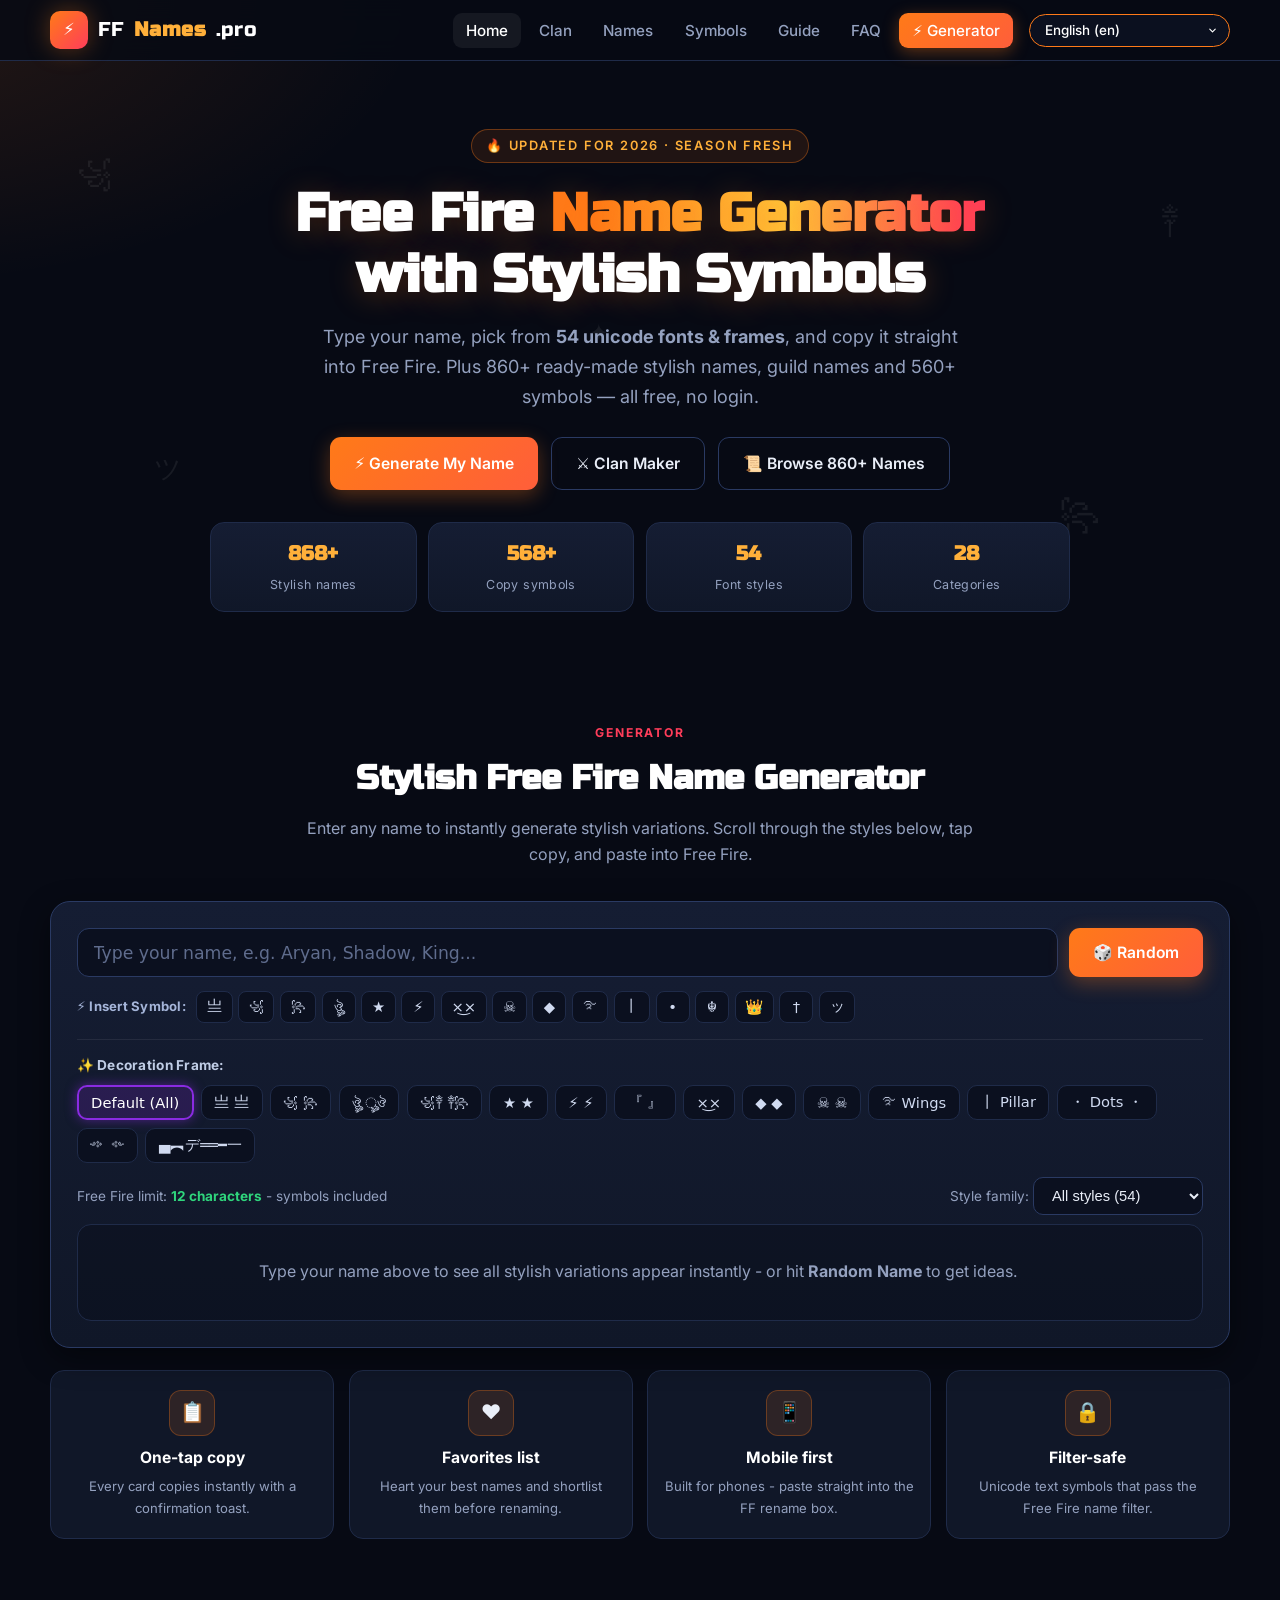
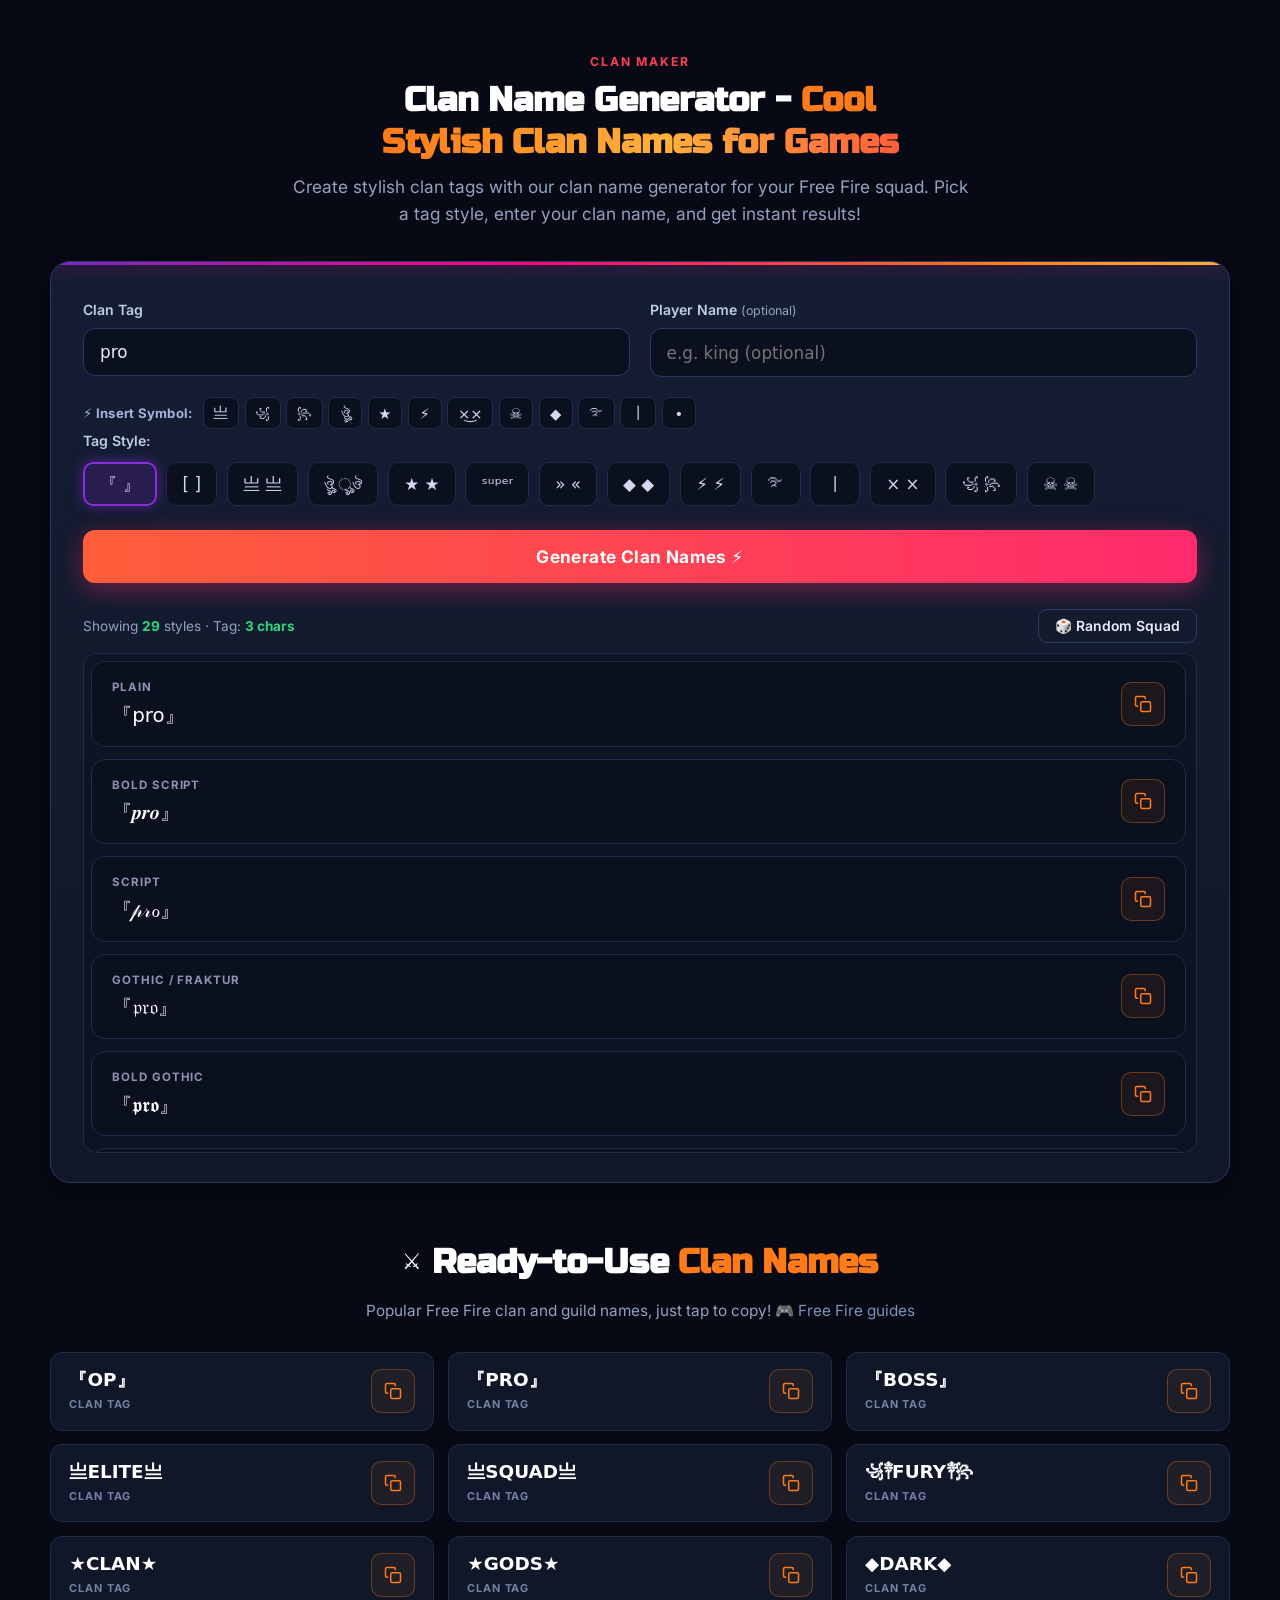
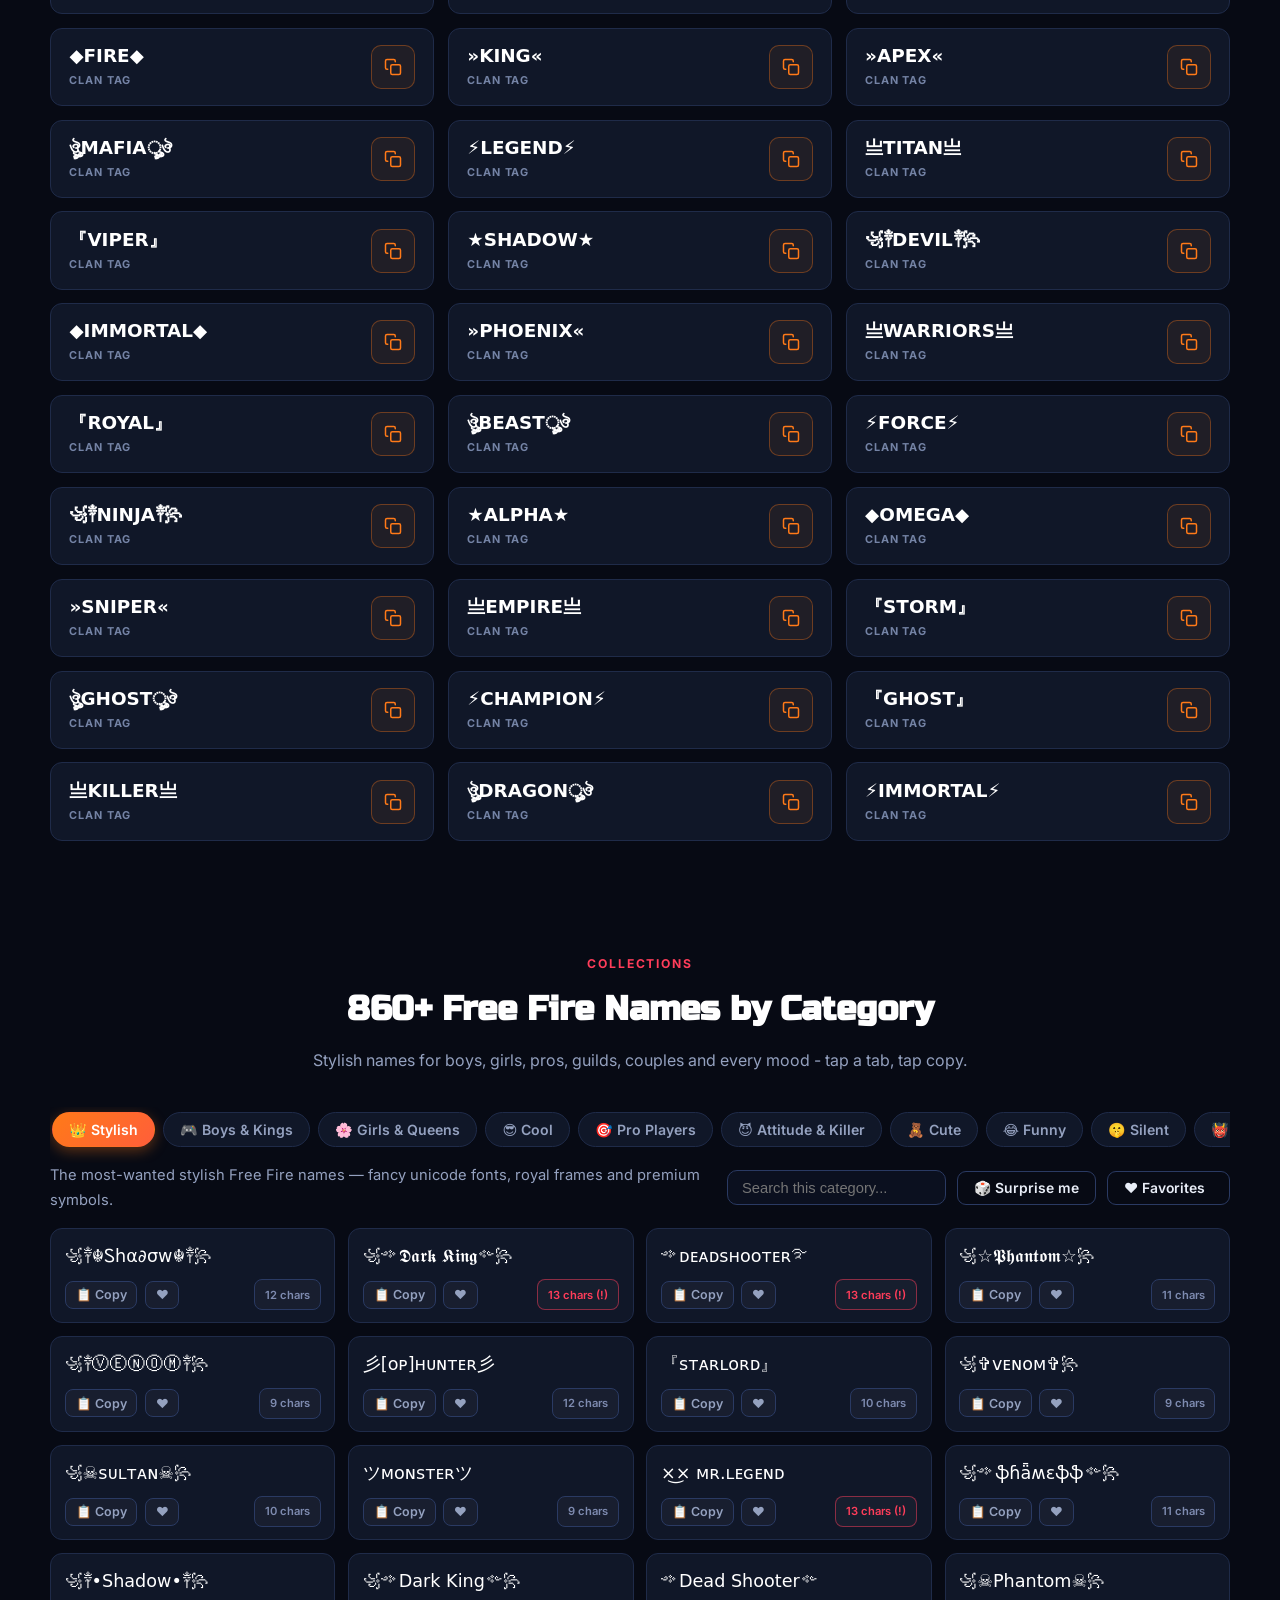
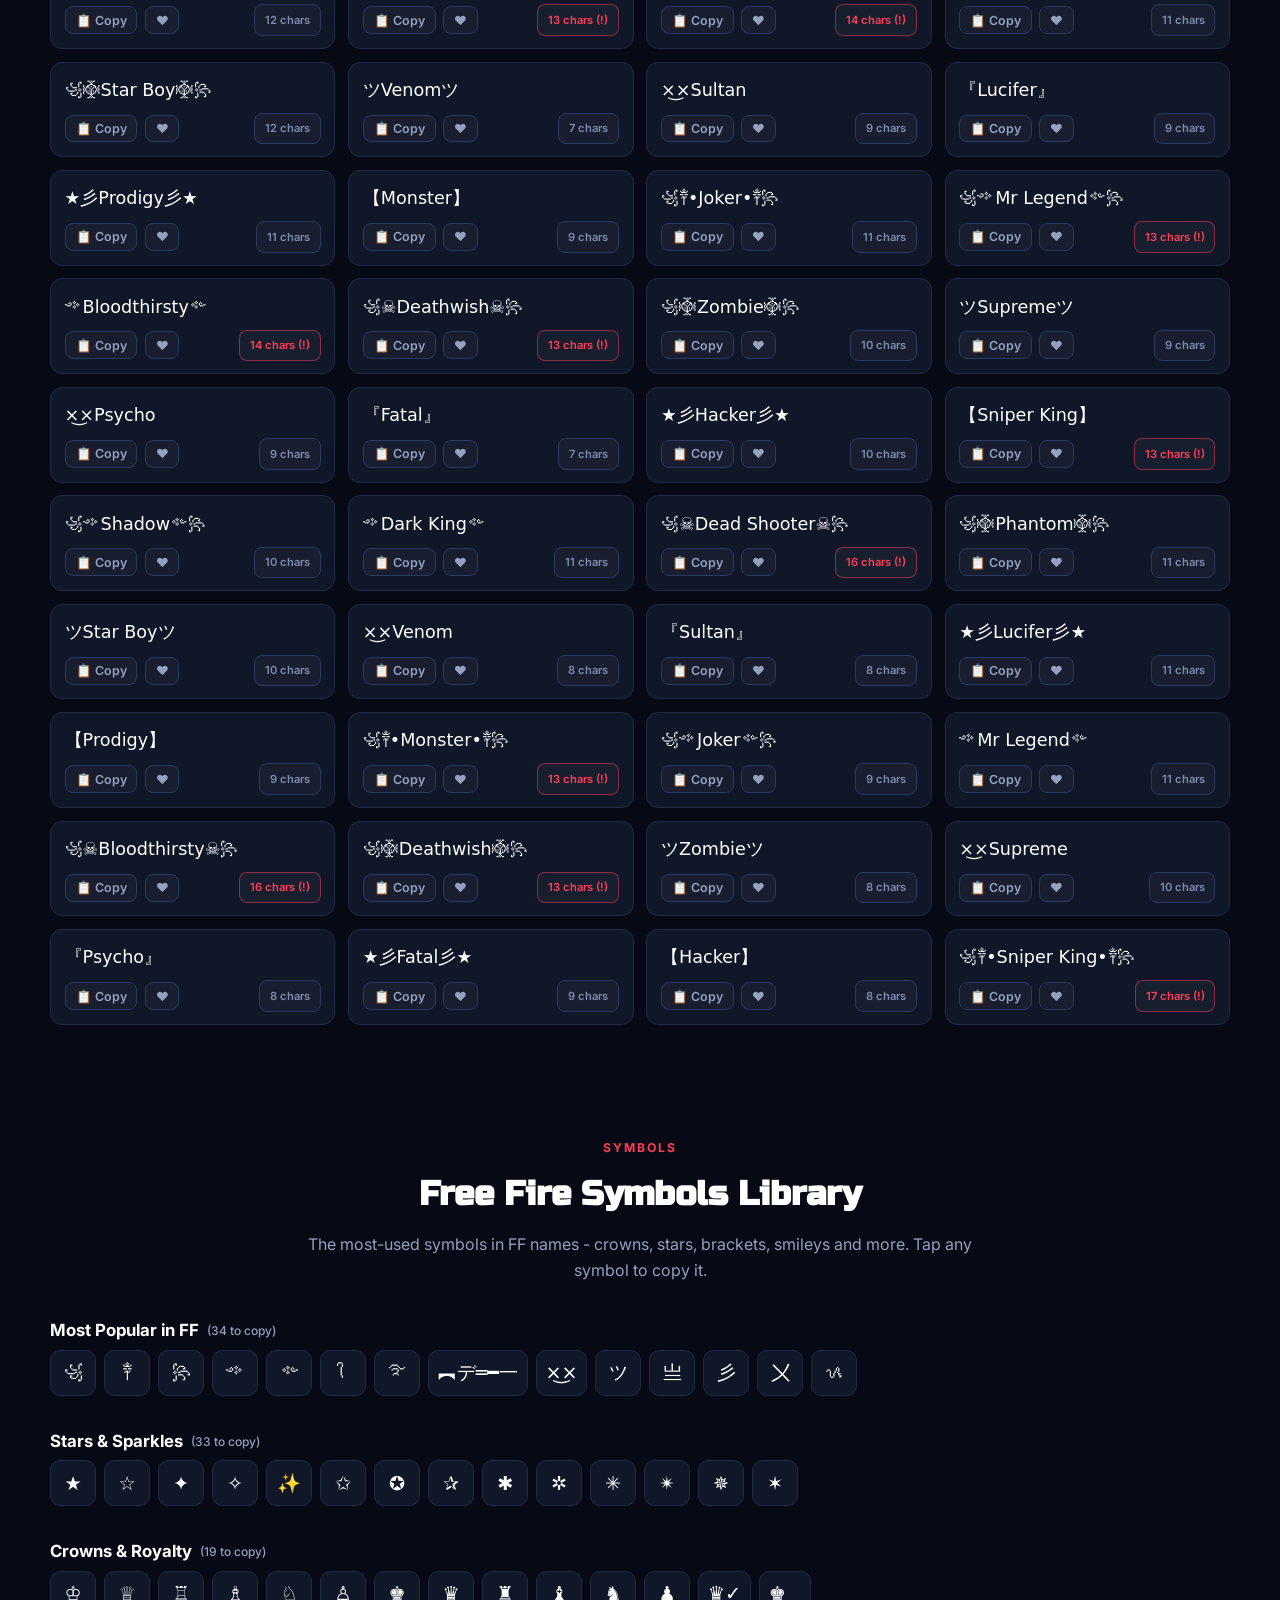
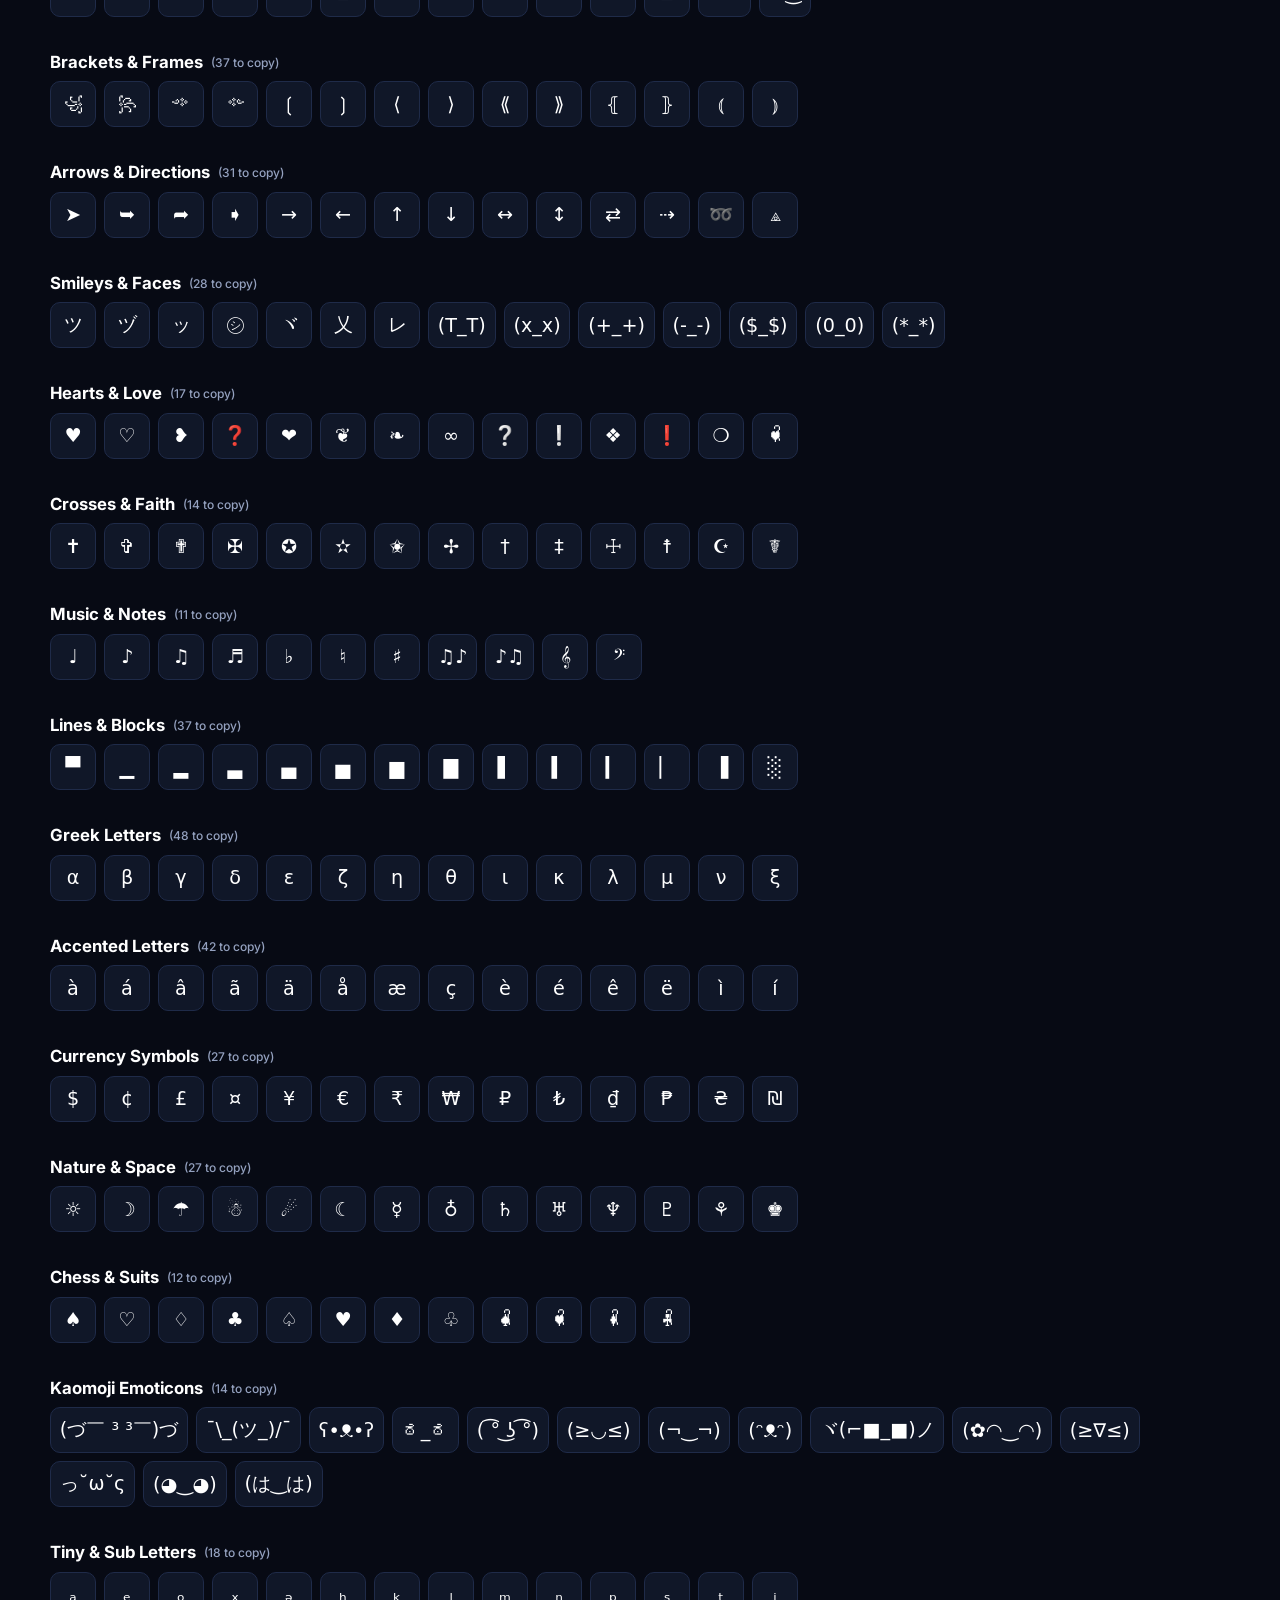
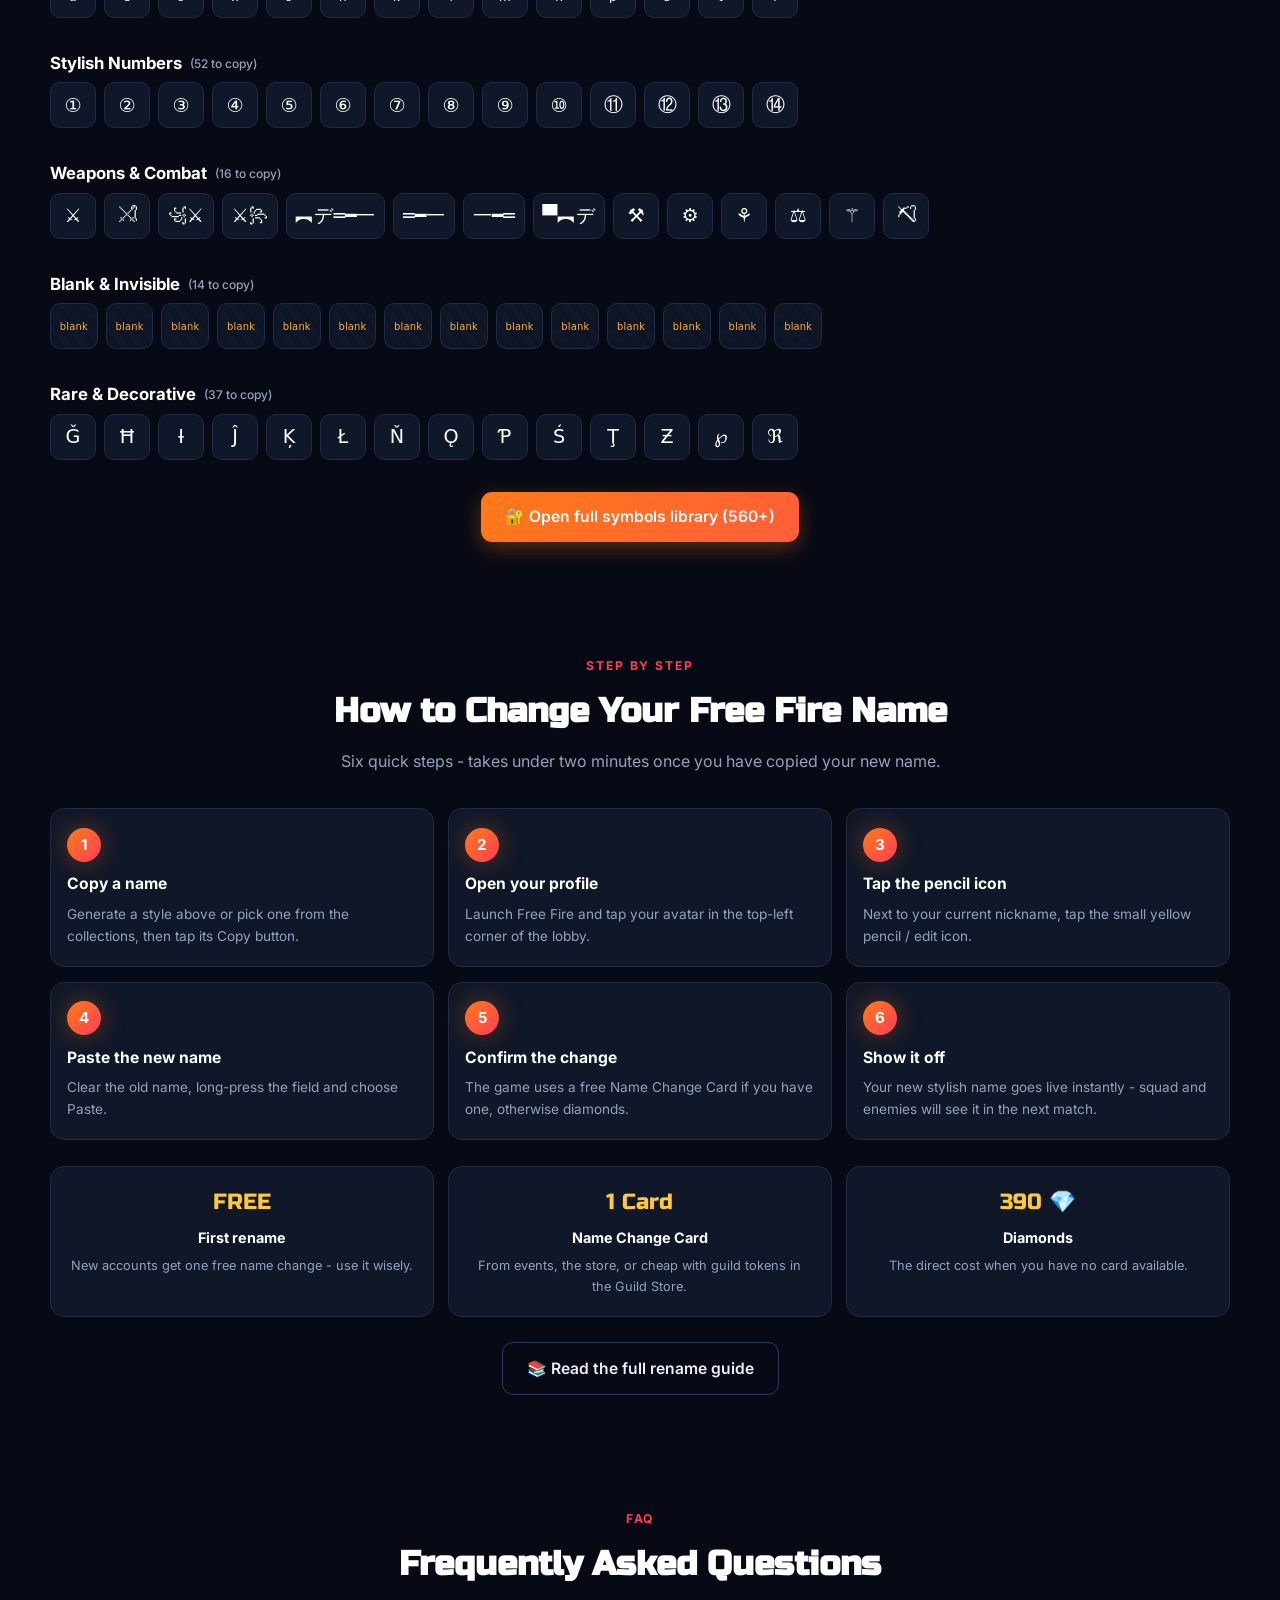
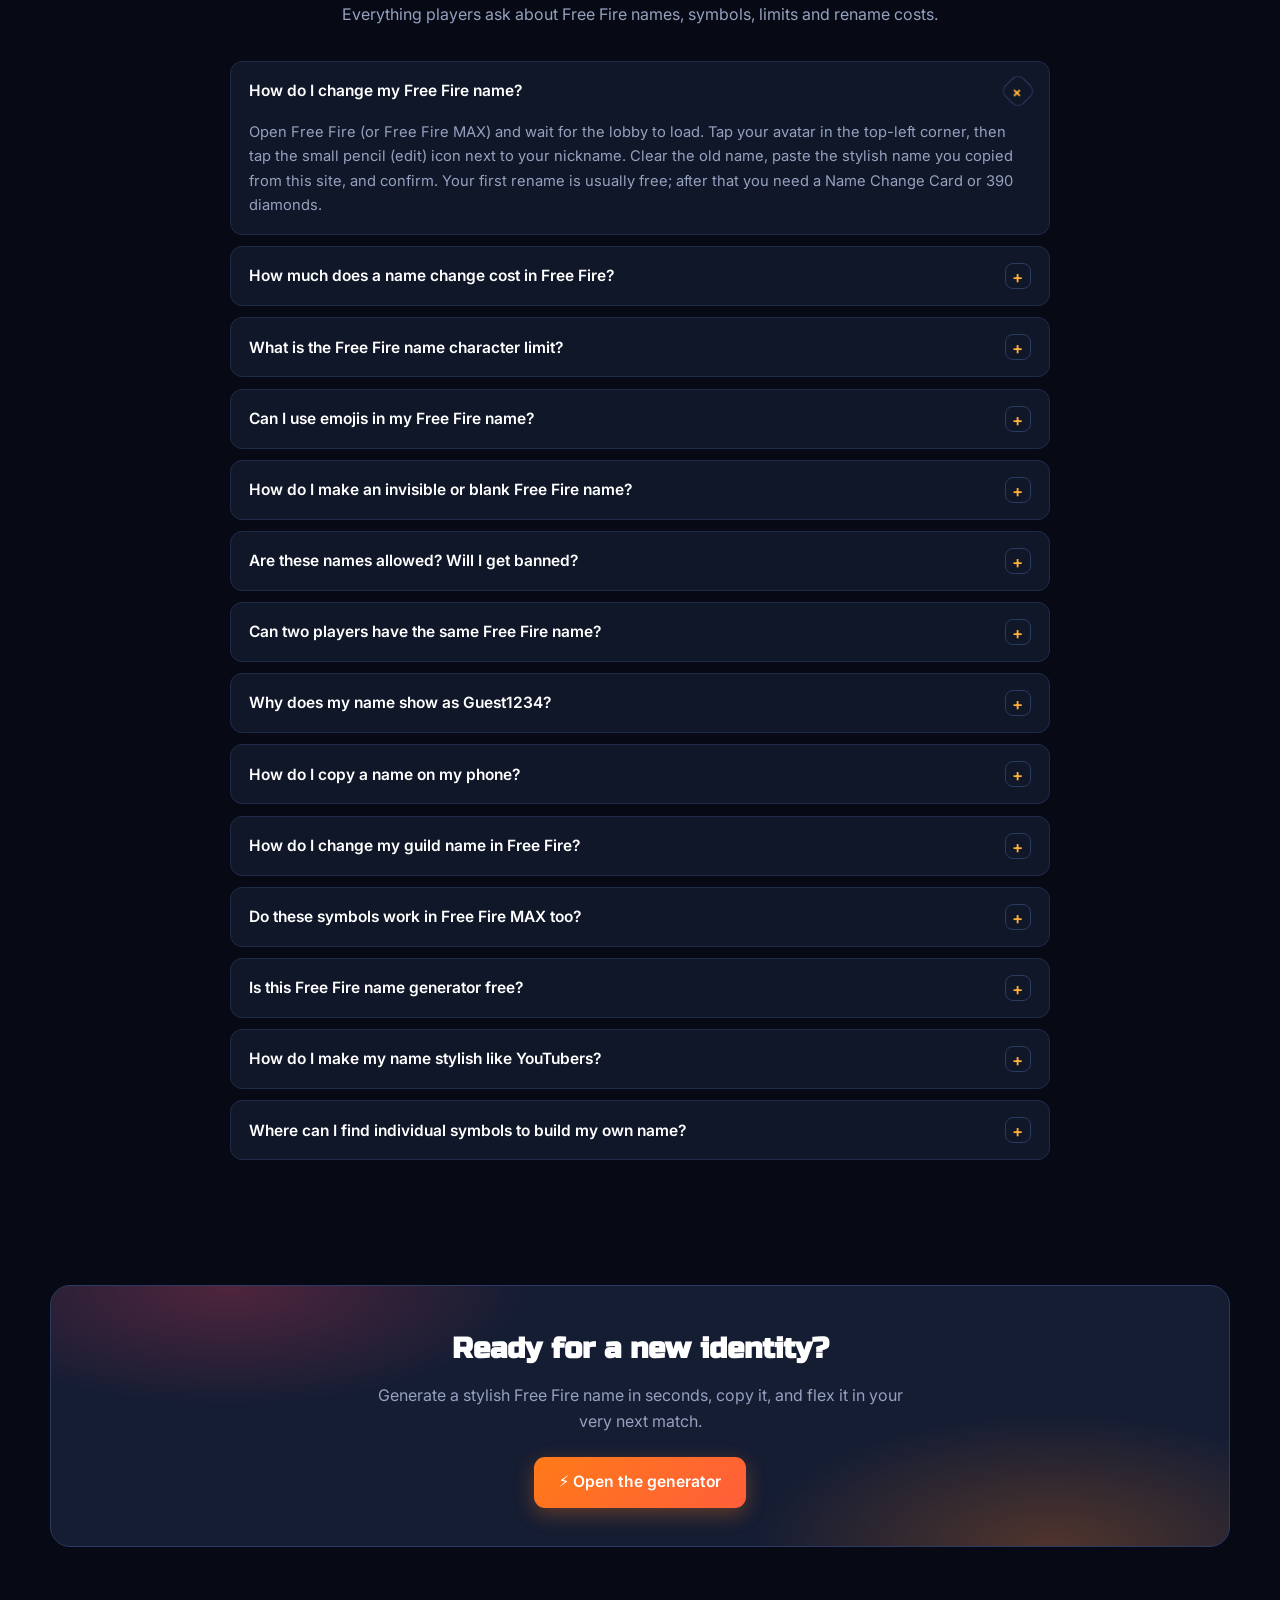
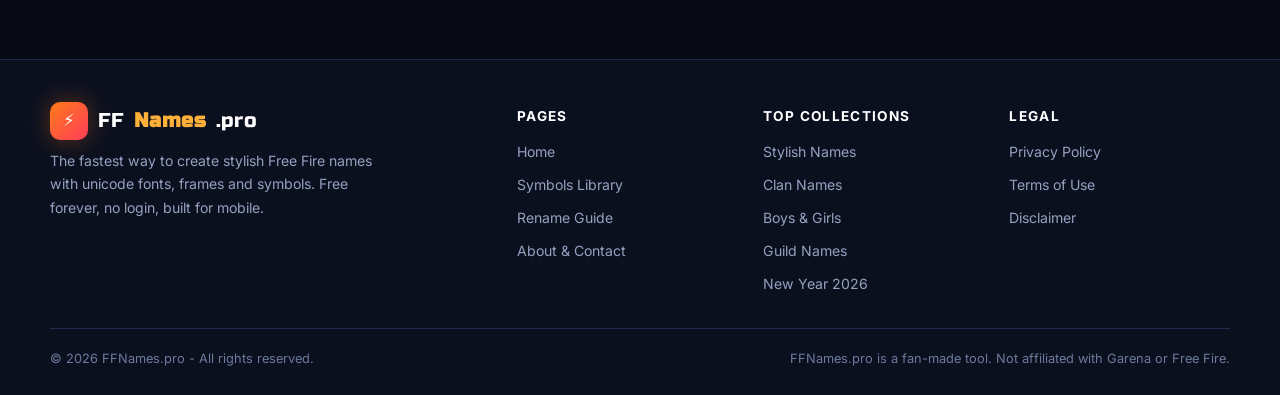
==== index.html @ e4eb96dd "website working module is uploaded" ====
<!DOCTYPE html>
<html lang="en">
<head>
  <meta charset="UTF-8">
  <meta name="viewport" content="width=device-width, initial-scale=1.0">
  <title>Free Fire Name Generator 2026 — 860+ Stylish FF Names &amp; Symbols</title>
  <meta name="description" content="Free Fire name generator with 54 fonts and symbols. Copy 860+ stylish FF names for boys &amp; girls, guild names, kaomoji and rare symbols. Works on mobile, 100% free.">
  <meta name="keywords" content="free fire name, ff name style, free fire nickname, stylish name for fb, ff name generator, free fire symbols, ff guild names, invisible name free fire">
  <meta name="theme-color" content="#070a14">
  <link rel="canonical" href="https://ffnames.pro/">
  <meta property="og:type" content="website">
  <meta property="og:site_name" content="FFNames.pro">
  <meta property="og:title" content="Free Fire Name Generator 2026 — 860+ Stylish FF Names &amp; Symbols">
  <meta property="og:description" content="Generate stylish Free Fire names with fonts &amp; symbols, copy 860+ curated FF nicknames, guild names and rare symbols. Free &amp; mobile friendly.">
  <meta property="og:url" content="https://ffnames.pro/">
  <meta name="twitter:card" content="summary_large_image">
  <meta name="twitter:title" content="Free Fire Name Generator — Stylish FF Names &amp; Symbols">
  <meta name="twitter:description" content="54 fonts, 860+ names, 560+ symbols. Copy in one tap and set your Free Fire nickname.">
  <link rel="icon" type="image/svg+xml" href="assets/img/favicon.svg">
  <link rel="apple-touch-icon" href="assets/img/favicon.svg">
  <link rel="manifest" href="site.webmanifest">
  <link rel="preconnect" href="https://fonts.googleapis.com">
  <link rel="preconnect" href="https://fonts.gstatic.com" crossorigin>
  <link href="https://fonts.googleapis.com/css2?family=Inter:wght@400;500;600;700&family=Russo+One&display=swap" rel="stylesheet">
  <link rel="stylesheet" href="assets/css/style.css">
  <script>
    (function(){try{var l=localStorage.getItem("ff_lang");if(l&&l!=="en"){var c=l==="pt-BR"?"pt":(l==="zh"?"zh-CN":l);document.cookie="googtrans=/en/"+c+"; path=/;";}}catch(e){}})();
  </script>
  <script type="application/ld+json">
  {"@context":"https://schema.org","@type":"WebSite","name":"FFNames.pro","url":"https://ffnames.pro/","description":"Free Fire name generator with stylish fonts, symbols and curated nickname collections.","potentialAction":{"@type":"SearchAction","target":"https://ffnames.pro/symbols.html?q={search_term_string}","query-input":"required name=search_term_string"}}
  </script>
</head>
<body>

  <!-- ================= HEADER ================= -->
  <header class="site-header">
    <div class="container nav">
      <a class="brand notranslate" translate="no" href="index.html" aria-label="FFNames.pro home">
        <span class="logo">&#9889;</span>
        FF<b>Names</b>.pro
      </a>
      <ul class="nav-links" id="navLinks">
        <li><a href="index.html">Home</a></li>
        <li><a href="#clan">Clan</a></li>
        <li><a href="#names">Names</a></li>
        <li><a href="symbols.html">Symbols</a></li>
        <li><a href="guide.html">Guide</a></li>
        <li><a href="#faq">FAQ</a></li>
        <li><a href="#generator" class="nav-cta">&#9889; Generator</a></li>
      </ul>
      <div class="nav-right notranslate" translate="no">
        <div class="lang-picker-wrapper">
          <select class="lang-select" id="langSelect" aria-label="Select Language">
            <option value="en" selected>English (en)</option>
            <option value="ar">العربية (ar)</option>
            <option value="fr">Français (fr)</option>
            <option value="es">Español (es)</option>
            <option value="it">Italiano (it)</option>
            <option value="ru">Русский (ru)</option>
            <option value="de">Deutsch (de)</option>
            <option value="id">Bahasa Indonesia (id)</option>
            <option value="hi">हिन्दी (hi)</option>
            <option value="ja">日本語 (ja)</option>
            <option value="tr">Türkçe (tr)</option>
            <option value="ko">한국어 (ko)</option>
            <option value="pt-BR">Português (BR) (pt-BR)</option>
            <option value="zh">中文 (zh)</option>
            <option value="bn">বাংলা (bn)</option>
            <option value="ta">தமிழ் (ta)</option>
            <option value="te">తెలుగు (te)</option>
            <option value="th">ไทย (th)</option>
            <option value="vi">Tiếng Việt (vi)</option>
          </select>
        </div>
        <button class="nav-toggle" aria-label="Toggle menu" aria-expanded="false" aria-controls="navLinks">
          <svg width="22" height="22" viewBox="0 0 24 24" fill="none" stroke="currentColor" stroke-width="2" stroke-linecap="round"><path d="M4 7h16M4 12h16M4 17h16"/></svg>
        </button>
      </div>
    </div>
  </header>

  <main>
    <!-- ================= HERO ================= -->
    <section class="hero">
      <div class="hero-float" aria-hidden="true">
        <span>&#xA9C1;</span><span>&#x30C4;</span><span>&#x0F12;</span><span>&#xA9C2;</span><span>&#x2726;</span>
      </div>
      <div class="container hero-inner">
        <span class="kicker">&#128293; Updated for 2026 &middot; Season fresh</span>
        <h1>Free Fire <span class="grad">Name Generator</span><br>with Stylish Symbols</h1>
        <p class="lead">Type your name, pick from <b>54 unicode fonts &amp; frames</b>, and copy it straight into Free Fire. Plus 860+ ready-made stylish names, guild names and 560+ symbols &mdash; all free, no login.</p>
        <div class="hero-actions">
          <a class="btn" href="#generator">&#9889; Generate My Name</a>
          <a class="btn ghost" href="#clan">&#x2694;&#xFE0F; Clan Maker</a>
          <a class="btn ghost" href="#names">&#128220; Browse 860+ Names</a>
        </div>
        <div class="stats">
          <div class="stat"><b id="statNames">860+</b><span>Stylish names</span></div>
          <div class="stat"><b id="statSymbols">560+</b><span>Copy symbols</span></div>
          <div class="stat"><b id="statStyles">54</b><span>Font styles</span></div>
          <div class="stat"><b id="statCats">28</b><span>Categories</span></div>
        </div>
      </div>
    </section>

    <!-- ================= GENERATOR ================= -->
    <section class="section" id="generator">
      <div class="container">
        <div class="section-head">
          <span class="eyebrow">Generator</span>
          <h2>Stylish Free Fire Name Generator</h2>
          <p>Enter any name to instantly generate stylish variations. Scroll through the styles below, tap copy, and paste into Free Fire.</p>
        </div>

        <div class="gen-card">
          <div class="gen-row">
            <input id="nameInput" class="gen-input" type="text" maxlength="30" placeholder="Type your name, e.g. Aryan, Shadow, King..." autocomplete="off" aria-label="Enter your name to stylify">
            <button class="btn" id="diceBtn" type="button" title="Use a random gamer name">&#127922; Random</button>
          </div>

          <!-- Quick Insert Symbols Strip -->
          <div class="gen-quick-bar">
            <span class="gen-quick-label">&#9889; Insert Symbol:</span>
            <div class="gen-quick-list notranslate" id="quickSymsList" translate="no" role="toolbar" aria-label="Quick symbols to insert">
              <button type="button" class="quick-sym-btn notranslate" translate="no" data-sym="亗" title="Insert 亗">亗</button>
              <button type="button" class="quick-sym-btn notranslate" translate="no" data-sym="꧁" title="Insert ꧁">꧁</button>
              <button type="button" class="quick-sym-btn notranslate" translate="no" data-sym="꧂" title="Insert ꧂">꧂</button>
              <button type="button" class="quick-sym-btn notranslate" translate="no" data-sym="ঔৣ" title="Insert ঔৣ">ঔৣ</button>
              <button type="button" class="quick-sym-btn notranslate" translate="no" data-sym="★" title="Insert ★">★</button>
              <button type="button" class="quick-sym-btn notranslate" translate="no" data-sym="⚡" title="Insert ⚡">⚡</button>
              <button type="button" class="quick-sym-btn notranslate" translate="no" data-sym="×͜×" title="Insert ×͜×">×͜×</button>
              <button type="button" class="quick-sym-btn notranslate" translate="no" data-sym="☠" title="Insert ☠">☠</button>
              <button type="button" class="quick-sym-btn notranslate" translate="no" data-sym="◆" title="Insert ◆">◆</button>
              <button type="button" class="quick-sym-btn notranslate" translate="no" data-sym="࿐" title="Insert ࿐">࿐</button>
              <button type="button" class="quick-sym-btn notranslate" translate="no" data-sym="丨" title="Insert 丨">丨</button>
              <button type="button" class="quick-sym-btn notranslate" translate="no" data-sym="•" title="Insert •">•</button>
              <button type="button" class="quick-sym-btn notranslate" translate="no" data-sym="☬" title="Insert ☬">☬</button>
              <button type="button" class="quick-sym-btn notranslate" translate="no" data-sym="👑" title="Insert 👑">👑</button>
              <button type="button" class="quick-sym-btn notranslate" translate="no" data-sym="†" title="Insert †">†</button>
              <button type="button" class="quick-sym-btn notranslate" translate="no" data-sym="ッ" title="Insert ッ">ッ</button>
            </div>
          </div>

          <!-- Decoration Frame Selector -->
          <div class="gen-decor-section">
            <div class="gen-decor-head">
              <span class="gen-decor-label">&#10024; Decoration Frame:</span>
              <button type="button" class="gen-decor-reset" id="decorResetBtn" style="display:none">&#10005; Reset Frame</button>
            </div>
            <div class="gen-decor-list notranslate" id="genDecorList" translate="no" role="radiogroup" aria-label="Decoration frame selector">
              <button type="button" class="gen-decor-btn active" data-decor="none" role="radio" aria-checked="true">Default (All)</button>
              <button type="button" class="gen-decor-btn" data-decor="crown" role="radio" aria-checked="false">亗 亗</button>
              <button type="button" class="gen-decor-btn" data-decor="angel" role="radio" aria-checked="false">꧁ ꧂</button>
              <button type="button" class="gen-decor-btn" data-decor="wings" role="radio" aria-checked="false">ঔৣ ৣঔ</button>
              <button type="button" class="gen-decor-btn" data-decor="firewall" role="radio" aria-checked="false">꧁༒ ༒꧂</button>
              <button type="button" class="gen-decor-btn" data-decor="stars" role="radio" aria-checked="false">★ ★</button>
              <button type="button" class="gen-decor-btn" data-decor="lightning" role="radio" aria-checked="false">⚡ ⚡</button>
              <button type="button" class="gen-decor-btn" data-decor="corners" role="radio" aria-checked="false">『 』</button>
              <button type="button" class="gen-decor-btn" data-decor="smirk" role="radio" aria-checked="false">×͜×</button>
              <button type="button" class="gen-decor-btn" data-decor="diamonds" role="radio" aria-checked="false">◆ ◆</button>
              <button type="button" class="gen-decor-btn" data-decor="skull" role="radio" aria-checked="false">☠ ☠</button>
              <button type="button" class="gen-decor-btn" data-decor="flourish" role="radio" aria-checked="false">࿐ Wings</button>
              <button type="button" class="gen-decor-btn" data-decor="pillar" role="radio" aria-checked="false">丨 Pillar</button>
              <button type="button" class="gen-decor-btn" data-decor="dots" role="radio" aria-checked="false">・ Dots ・</button>
              <button type="button" class="gen-decor-btn" data-decor="aesthetic" role="radio" aria-checked="false">༺ ༻</button>
              <button type="button" class="gen-decor-btn" data-decor="sniper" role="radio" aria-checked="false">▄︻デ══━一</button>
            </div>
          </div>

          <div class="gen-meta">
            <span class="char-count" id="charCount">Free Fire limit: <b>12 characters</b> - symbols included</span>
            <label class="gen-hint" for="styleSelect">Style family:
              <select id="styleSelect" class="names-search" style="min-width:170px" aria-label="Filter generator styles"></select>
            </label>
          </div>
          <div class="gen-scroll-wrap" id="genScrollWrap">
            <div class="gen-grid notranslate" id="genGrid" translate="no" aria-live="polite"></div>
          </div>
        </div>

        <div class="features" style="margin-top:1.4rem">
          <div class="feature"><div class="ico">&#128203;</div><h3>One-tap copy</h3><p>Every card copies instantly with a confirmation toast.</p></div>
          <div class="feature"><div class="ico">&#9829;</div><h3>Favorites list</h3><p>Heart your best names and shortlist them before renaming.</p></div>
          <div class="feature"><div class="ico">&#128241;</div><h3>Mobile first</h3><p>Built for phones - paste straight into the FF rename box.</p></div>
          <div class="feature"><div class="ico">&#128274;</div><h3>Filter-safe</h3><p>Unicode text symbols that pass the Free Fire name filter.</p></div>
        </div>
      </div>
    </section>

    <!-- ================= CLAN GENERATOR ================= -->
    <section class="section" id="clan">
      <div class="container">
        <div class="section-head">
          <span class="eyebrow">Clan Maker</span>
          <h2 class="clan-heading">Clan Name Generator - <span class="clan-cool">Cool</span><br><span class="clan-grad">Stylish Clan Names for Games</span></h2>
          <p class="clan-sub">Create stylish clan tags with our clan name generator for your Free Fire squad. Pick a tag style, enter your clan name, and get instant results!</p>
        </div>

        <div class="clan-card">
          <div class="clan-inputs-grid">
            <div class="clan-field">
              <label for="clanTagInput">Clan Tag</label>
              <input id="clanTagInput" class="clan-input" type="text" maxlength="20" placeholder="pro" value="pro" autocomplete="off" aria-label="Clan tag">
            </div>
            <div class="clan-field">
              <label for="clanPlayerInput">Player Name <span class="clan-optional">(optional)</span></label>
              <input id="clanPlayerInput" class="clan-input" type="text" maxlength="24" placeholder="e.g. king (optional)" value="" autocomplete="off" aria-label="Player name (optional)">
            </div>
          </div>

          <!-- Quick Symbols for Clan -->
          <div class="clan-quick-bar">
            <span class="clan-quick-label">&#9889; Insert Symbol:</span>
            <div class="clan-quick-list notranslate" id="clanQuickSyms" translate="no" role="toolbar" aria-label="Clan quick symbols">
              <button type="button" class="quick-sym-btn notranslate" translate="no" data-sym="亗" title="Insert 亗">亗</button>
              <button type="button" class="quick-sym-btn notranslate" translate="no" data-sym="꧁" title="Insert ꧁">꧁</button>
              <button type="button" class="quick-sym-btn notranslate" translate="no" data-sym="꧂" title="Insert ꧂">꧂</button>
              <button type="button" class="quick-sym-btn notranslate" translate="no" data-sym="ঔৣ" title="Insert ঔৣ">ঔৣ</button>
              <button type="button" class="quick-sym-btn notranslate" translate="no" data-sym="★" title="Insert ★">★</button>
              <button type="button" class="quick-sym-btn notranslate" translate="no" data-sym="⚡" title="Insert ⚡">⚡</button>
              <button type="button" class="quick-sym-btn notranslate" translate="no" data-sym="×͜×" title="Insert ×͜×">×͜×</button>
              <button type="button" class="quick-sym-btn notranslate" translate="no" data-sym="☠" title="Insert ☠">☠</button>
              <button type="button" class="quick-sym-btn notranslate" translate="no" data-sym="◆" title="Insert ◆">◆</button>
              <button type="button" class="quick-sym-btn notranslate" translate="no" data-sym="࿐" title="Insert ࿐">࿐</button>
              <button type="button" class="quick-sym-btn notranslate" translate="no" data-sym="丨" title="Insert 丨">丨</button>
              <button type="button" class="quick-sym-btn notranslate" translate="no" data-sym="•" title="Insert •">•</button>
            </div>
          </div>

          <div class="clan-styles-section">
            <span class="clan-styles-label">Tag Style:</span>
            <div class="clan-styles-list notranslate" id="clanStylesList" translate="no" role="radiogroup" aria-label="Tag style selection">
              <button type="button" class="clan-style-btn active" data-style="brackets-corner" role="radio" aria-checked="true">『 』</button>
              <button type="button" class="clan-style-btn" data-style="brackets-square" role="radio" aria-checked="false">[ ]</button>
              <button type="button" class="clan-style-btn" data-style="crown" role="radio" aria-checked="false">亗 亗</button>
              <button type="button" class="clan-style-btn" data-style="wings" role="radio" aria-checked="false">ঔৣ ৣঔ</button>
              <button type="button" class="clan-style-btn" data-style="stars" role="radio" aria-checked="false">★ ★</button>
              <button type="button" class="clan-style-btn" data-style="super" role="radio" aria-checked="false">ˢᵘᵖᵉʳ</button>
              <button type="button" class="clan-style-btn" data-style="arrows" role="radio" aria-checked="false">» «</button>
              <button type="button" class="clan-style-btn" data-style="diamonds" role="radio" aria-checked="false">◆ ◆</button>
              <button type="button" class="clan-style-btn" data-style="lightning" role="radio" aria-checked="false">⚡ ⚡</button>
              <button type="button" class="clan-style-btn" data-style="flourish" role="radio" aria-checked="false">࿐</button>
              <button type="button" class="clan-style-btn" data-style="slash" role="radio" aria-checked="false">丨</button>
              <button type="button" class="clan-style-btn" data-style="cross" role="radio" aria-checked="false">× ×</button>
              <button type="button" class="clan-style-btn" data-style="angel" role="radio" aria-checked="false">꧁ ꧂</button>
              <button type="button" class="clan-style-btn" data-style="skull" role="radio" aria-checked="false">☠ ☠</button>
            </div>
          </div>

          <button id="generateClanBtn" class="btn clan-gen-btn" type="button">
            Generate Clan Names &#9889;
          </button>

          <div class="clan-results-container" id="clanResultsContainer">
            <div class="clan-results-meta">
              <span id="clanResultsCount" class="char-count">Live preview: <b>Ready</b></span>
              <button class="btn small ghost" id="clanDiceBtn" type="button" title="Random clan tag and player">&#127922; Random Squad</button>
            </div>
            <div class="gen-scroll-wrap" id="clanScrollWrap">
              <div class="clan-results-list notranslate" id="clanGrid" translate="no" aria-live="polite"></div>
            </div>
          </div>
        </div>

        <!-- ================= READY-TO-USE CLAN NAMES (IMAGE 2) ================= -->
        <div class="ready-clan-section" id="readyClans">
          <div class="ready-clan-head">
            <h3 class="ready-clan-title"><span class="ready-clan-icon">&#x2694;&#xFE0F;</span> Ready-to-Use <span class="ready-clan-grad">Clan Names</span></h3>
            <p class="ready-clan-sub">Popular Free Fire clan and guild names, just tap to copy! &#127918; <a href="guide.html" class="ready-clan-link">Free Fire guides</a></p>
          </div>
          <div class="ready-clan-grid notranslate" id="readyClanGrid" translate="no"></div>
        </div>
      </div>
    </section>

    <!-- ================= NAMES ================= -->
    <section class="section" id="names">
      <div class="container">
        <div class="section-head">
          <span class="eyebrow">Collections</span>
          <h2>860+ Free Fire Names by Category</h2>
          <p>Stylish names for boys, girls, pros, guilds, couples and every mood - tap a tab, tap copy.</p>
        </div>
        <div class="tabs" id="tabBar" role="tablist" aria-label="Name categories"></div>
        <div class="names-toolbar">
          <p class="blurb" id="tabBlurb"></p>
          <input id="namesSearch" class="names-search" type="search" placeholder="Search this category..." aria-label="Filter names in current category">
          <button class="btn small ghost" id="randomNameBtn" type="button" title="Copy a random ready-made name">&#127922; Surprise me</button>
          <button class="btn small ghost" id="openFavBtn" type="button">&#9829; Favorites <span id="favCount"></span></button>
        </div>
        <div class="names-grid notranslate" id="namesGrid" translate="no"></div>
      </div>
    </section>

    <!-- ================= SYMBOLS PREVIEW ================= -->
    <section class="section" id="symbols-preview">
      <div class="container">
        <div class="section-head">
          <span class="eyebrow">Symbols</span>
          <h2>Free Fire Symbols Library</h2>
          <p>The most-used symbols in FF names - crowns, stars, brackets, smileys and more. Tap any symbol to copy it.</p>
        </div>
        <div id="symbolsHome" class="notranslate" translate="no"></div>
        <div style="text-align:center;margin-top:.6rem">
          <a class="btn" href="symbols.html">&#128272; Open full symbols library (560+)</a>
        </div>
      </div>
    </section>

    <!-- ================= HOW TO ================= -->
    <section class="section" id="howto">
      <div class="container">
        <div class="section-head">
          <span class="eyebrow">Step by step</span>
          <h2>How to Change Your Free Fire Name</h2>
          <p>Six quick steps - takes under two minutes once you have copied your new name.</p>
        </div>
        <div class="steps">
          <div class="step"><div class="num">1</div><h3>Copy a name</h3><p>Generate a style above or pick one from the collections, then tap its Copy button.</p></div>
          <div class="step"><div class="num">2</div><h3>Open your profile</h3><p>Launch Free Fire and tap your avatar in the top-left corner of the lobby.</p></div>
          <div class="step"><div class="num">3</div><h3>Tap the pencil icon</h3><p>Next to your current nickname, tap the small yellow pencil / edit icon.</p></div>
          <div class="step"><div class="num">4</div><h3>Paste the new name</h3><p>Clear the old name, long-press the field and choose Paste.</p></div>
          <div class="step"><div class="num">5</div><h3>Confirm the change</h3><p>The game uses a free Name Change Card if you have one, otherwise diamonds.</p></div>
          <div class="step"><div class="num">6</div><h3>Show it off</h3><p>Your new stylish name goes live instantly - squad and enemies will see it in the next match.</p></div>
        </div>
        <div class="cost-grid">
          <div class="cost"><div class="amt">FREE</div><h3>First rename</h3><p>New accounts get one free name change - use it wisely.</p></div>
          <div class="cost"><div class="amt">1 Card</div><h3>Name Change Card</h3><p>From events, the store, or cheap with guild tokens in the Guild Store.</p></div>
          <div class="cost"><div class="amt">390 &#128142;</div><h3>Diamonds</h3><p>The direct cost when you have no card available.</p></div>
        </div>
        <div style="text-align:center;margin-top:1.6rem">
          <a class="btn ghost" href="guide.html">&#128218; Read the full rename guide</a>
        </div>
      </div>
    </section>

    <!-- ================= FAQ ================= -->
    <section class="section" id="faq">
      <div class="container">
        <div class="section-head">
          <span class="eyebrow">FAQ</span>
          <h2>Frequently Asked Questions</h2>
          <p>Everything players ask about Free Fire names, symbols, limits and rename costs.</p>
        </div>
        <div class="faq-list" id="faqList"></div>
      </div>
    </section>

    <!-- ================= CTA ================= -->
    <section class="section">
      <div class="container">
        <div class="cta-band">
          <h2>Ready for a new identity?</h2>
          <p>Generate a stylish Free Fire name in seconds, copy it, and flex it in your very next match.</p>
          <a class="btn" href="#generator">&#9889; Open the generator</a>
        </div>
      </div>
    </section>
  </main>

  <!-- ================= FOOTER ================= -->
  <footer class="site-footer">
    <div class="container">
      <div class="footer-grid">
        <div class="footer-about">
          <a class="brand" href="index.html"><span class="logo">&#9889;</span> FF<b>Names</b>.pro</a>
          <p>The fastest way to create stylish Free Fire names with unicode fonts, frames and symbols. Free forever, no login, built for mobile.</p>
        </div>
        <div>
          <h4>Pages</h4>
          <ul>
            <li><a href="index.html">Home</a></li>
            <li><a href="symbols.html">Symbols Library</a></li>
            <li><a href="guide.html">Rename Guide</a></li>
            <li><a href="about.html">About &amp; Contact</a></li>
          </ul>
        </div>
        <div>
          <h4>Top Collections</h4>
          <ul>
            <li><a href="index.html#names">Stylish Names</a></li>
            <li><a href="index.html#clan">Clan Names</a></li>
            <li><a href="index.html#names">Boys &amp; Girls</a></li>
            <li><a href="index.html#names">Guild Names</a></li>
            <li><a href="index.html#names">New Year 2026</a></li>
          </ul>
        </div>
        <div>
          <h4>Legal</h4>
          <ul>
            <li><a href="privacy.html">Privacy Policy</a></li>
            <li><a href="terms.html">Terms of Use</a></li>
            <li><a href="about.html#disclaimer">Disclaimer</a></li>
          </ul>
        </div>
      </div>
      <div class="footer-bottom">
        <span>&copy; 2026 FFNames.pro - All rights reserved.</span>
        <span>FFNames.pro is a fan-made tool. Not affiliated with Garena or Free Fire.</span>
      </div>
    </div>
  </footer>

  <!-- ================= TOAST / MODAL / TO-TOP ================= -->
  <div class="toast" id="toast" role="status" aria-live="polite"></div>

  <div class="modal-overlay" id="favModal" role="dialog" aria-modal="true" aria-label="Your favorite names">
    <div class="modal">
      <div class="modal-head">
        <h3>&#9829; Your Favorites <span id="favCount"></span></h3>
        <button class="modal-close" id="favCloseBtn" type="button" aria-label="Close favorites">&#10005;</button>
      </div>
      <div class="modal-actions">
        <button class="btn small" id="favCopyAllBtn" type="button">&#128203; Copy all</button>
        <button class="btn small ghost" id="favClearBtn" type="button">Clear all</button>
      </div>
      <div class="fav-list" id="favList"></div>
    </div>
  </div>

  <button class="to-top" type="button" aria-label="Back to top">&#8593;</button>

  <script src="assets/js/data.js"></script>
  <script src="assets/js/symbols-data.js"></script>
  <script src="assets/js/translations.js"></script>
  <script src="assets/js/app.js"></script>
  <div id="google_translate_element"></div>
  <script>
    function googleTranslateElementInit() {
      new google.translate.TranslateElement({
        pageLanguage: 'en',
        includedLanguages: 'en,ar,fr,es,it,ru,de,id,hi,ja,tr,ko,pt,zh-CN,bn,ta,te,th,vi',
        autoDisplay: false
      }, 'google_translate_element');
    }
  </script>
  <script src="https://translate.google.com/translate_a/element.js?cb=googleTranslateElementInit"></script>
</body>
</html>
---- assets/css/style.css ----
/* =========================================================================
   FFNames.pro — Stylesheet
   Dark gaming theme, mobile-first, fully responsive.
   ========================================================================= */

:root {
  --bg: #070a14;
  --bg-2: #0b101f;
  --card: #101728;
  --card-2: #151d33;
  --border: #1f2b49;
  --border-2: #2a3a63;
  --text: #e9eef8;
  --muted: #94a1bf;
  --brand: #ff7a18;
  --brand-2: #ffb03a;
  --accent: #ff3d5a;
  --gold: #ffc93c;
  --green: #2fd57c;
  --blue: #4da3ff;
  --radius: 14px;
  --radius-sm: 9px;
  --shadow: 0 10px 30px rgba(0, 0, 0, .45);
  --glow: 0 0 24px rgba(255, 122, 24, .35);
  --font-head: "Russo One", "Inter", system-ui, sans-serif;
  --font-body: "Inter", system-ui, -apple-system, "Segoe UI", Roboto, sans-serif;
  --font-syms: "Noto Sans", "Noto Sans Symbols 2", "Segoe UI Symbol", "Apple Symbols", "Noto Sans JP", system-ui, sans-serif;
}

*,
*::before,
*::after {
  box-sizing: border-box
}

html {
  scroll-behavior: smooth;
  -webkit-text-size-adjust: 100%;
  overflow-x: hidden;
}

body {
  margin: 0;
  font-family: var(--font-body);
  font-size: 16px;
  line-height: 1.65;
  color: var(--text);
  background:
    radial-gradient(900px 480px at 85% -10%, rgba(255, 61, 90, .14), transparent 60%),
    radial-gradient(1000px 520px at -10% 0%, rgba(255, 122, 24, .13), transparent 55%),
    var(--bg);
  min-height: 100vh;
  overflow-x: hidden;
}

img {
  max-width: 100%;
  display: block
}

a {
  color: var(--brand-2);
  text-decoration: none
}

a:hover {
  text-decoration: underline
}

button {
  font-family: inherit
}

::selection {
  background: rgba(255, 122, 24, .4)
}

:focus-visible {
  outline: 2px solid var(--brand-2);
  outline-offset: 2px;
  border-radius: 4px
}

.container {
  width: min(1180px, 100% - 2.4rem);
  margin-inline: auto
}

/* ------------------------------------------------------------------ */
/* Header / navigation                                                */
/* ------------------------------------------------------------------ */
.site-header {
  position: sticky;
  top: 0;
  z-index: 60;
  background: rgba(7, 10, 20, .82);
  backdrop-filter: blur(12px);
  -webkit-backdrop-filter: blur(12px);
  border-bottom: 1px solid var(--border);
  transition: box-shadow .25s ease, background .25s ease;
}

.site-header.scrolled {
  box-shadow: 0 8px 28px rgba(0, 0, 0, .5)
}

.nav {
  display: flex;
  align-items: center;
  justify-content: space-between;
  gap: 1rem;
  padding: .7rem 0
}

.brand {
  display: flex;
  align-items: center;
  gap: .6rem;
  font-family: var(--font-head);
  font-size: 1.22rem;
  color: #fff;
  letter-spacing: .4px
}

.brand:hover {
  text-decoration: none
}

.brand .logo {
  width: 38px;
  height: 38px;
  border-radius: 10px;
  flex: none;
  display: grid;
  place-items: center;
  background: linear-gradient(135deg, var(--brand), var(--accent));
  box-shadow: var(--glow);
  color: #fff;
  font-size: 1.05rem;
}

.brand b {
  color: var(--brand-2)
}

.nav-links {
  display: flex;
  align-items: center;
  gap: .35rem;
  list-style: none;
  margin: 0;
  margin-left: auto;
  padding: 0
}

.nav-links a {
  color: var(--muted);
  font-weight: 500;
  font-size: .95rem;
  padding: .5rem .8rem;
  border-radius: 9px;
  transition: color .2s, background .2s;
}

.nav-links a:hover,
.nav-links a.active {
  color: #fff;
  background: rgba(255, 255, 255, .06);
  text-decoration: none
}

.nav-cta {
  background: linear-gradient(135deg, var(--brand), #ff5e3a);
  color: #fff !important;
  font-weight: 600;
  box-shadow: 0 4px 16px rgba(255, 122, 24, .35);
}

.nav-cta:hover {
  filter: brightness(1.08)
}

.nav-right {
  display: flex;
  align-items: center;
  gap: .75rem;
  flex-shrink: 0;
}

.lang-picker-wrapper {
  position: relative;
  display: inline-flex;
  align-items: center;
}

.lang-select {
  appearance: none;
  -webkit-appearance: none;
  -moz-appearance: none;
  color-scheme: dark;
  background-color: #0b101f;
  background-image: url("data:image/svg+xml,%3Csvg xmlns='http://www.w3.org/2000/svg' width='12' height='12' viewBox='0 0 24 24' fill='none' stroke='%23ffffff' stroke-width='2.4' stroke-linecap='round' stroke-linejoin='round'%3E%3Cpath d='m6 9 6 6 6-6'/%3E%3C/svg%3E");
  background-repeat: no-repeat;
  background-position: right 11px center;
  background-size: 11px;
  color: #ffffff;
  border: 1.5px solid var(--brand);
  border-radius: 9999px;
  padding: .44rem 2.2rem .44rem .95rem;
  font-family: var(--font-body);
  font-size: .84rem;
  font-weight: 500;
  line-height: 1.25;
  cursor: pointer;
  outline: none;
  transition: border-color .2s ease, box-shadow .2s ease, background-color .2s ease;
}

.lang-select:hover {
  border-color: var(--brand-2);
  background-color: var(--card-2);
}

.lang-select:focus,
.lang-select:focus-visible {
  border-color: var(--brand);
  box-shadow: 0 0 0 3px rgba(255, 122, 24, .3);
}

.lang-select option {
  background-color: #1a1e2e;
  color: #ffffff;
  padding: 8px 12px;
}

.nav-toggle {
  display: none;
  background: var(--card-2);
  border: 1px solid var(--border);
  color: var(--text);
  border-radius: 9px;
  padding: .45rem .6rem;
  cursor: pointer;
}

.nav-toggle svg {
  display: block
}

/* ------------------------------------------------------------------ */
/* Hero                                                               */
/* ------------------------------------------------------------------ */
.hero {
  position: relative;
  padding: 4.2rem 0 3.2rem;
  overflow: hidden
}

.hero-inner {
  position: relative;
  z-index: 2;
  text-align: center;
  max-width: 860px;
  margin-inline: auto
}

.hero .kicker {
  display: inline-flex;
  align-items: center;
  gap: .5rem;
  font-size: .8rem;
  font-weight: 600;
  letter-spacing: .14em;
  text-transform: uppercase;
  color: var(--brand-2);
  background: rgba(255, 122, 24, .1);
  border: 1px solid rgba(255, 122, 24, .35);
  border-radius: 999px;
  padding: .35rem .9rem;
  margin-bottom: 1.1rem;
}

.hero h1 {
  font-family: var(--font-head);
  font-size: clamp(1.9rem, 4.6vw, 3.3rem);
  line-height: 1.16;
  margin: .2rem 0 1rem;
  color: #fff;
  text-shadow: 0 4px 30px rgba(255, 122, 24, .25);
}

.hero h1 .grad {
  background: linear-gradient(92deg, var(--brand) 10%, var(--gold) 55%, var(--accent) 95%);
  -webkit-background-clip: text;
  background-clip: text;
  color: transparent;
}

.hero p.lead {
  color: var(--muted);
  font-size: clamp(1rem, 1.6vw, 1.13rem);
  max-width: 640px;
  margin: 0 auto 1.6rem;
}

.hero-actions {
  display: flex;
  flex-wrap: wrap;
  gap: .8rem;
  justify-content: center;
  margin-bottom: 2rem
}

.hero-float {
  position: absolute;
  inset: 0;
  z-index: 1;
  pointer-events: none;
  font-family: var(--font-syms);
  color: rgba(255, 255, 255, .07);
  font-size: 2.2rem;
  user-select: none;
}

.hero-float span {
  position: absolute;
  animation: floaty 9s ease-in-out infinite
}

.hero-float span:nth-child(1) {
  top: 14%;
  left: 6%;
  animation-delay: 0s
}

.hero-float span:nth-child(2) {
  top: 64%;
  left: 12%;
  animation-delay: 1.4s;
  font-size: 1.7rem
}

.hero-float span:nth-child(3) {
  top: 22%;
  right: 8%;
  animation-delay: .7s
}

.hero-float span:nth-child(4) {
  top: 70%;
  right: 14%;
  animation-delay: 2.1s;
  font-size: 2.6rem
}

.hero-float span:nth-child(5) {
  top: 42%;
  left: 46%;
  animation-delay: 3s;
  font-size: 1.5rem
}

@keyframes floaty {

  0%,
  100% {
    transform: translateY(0) rotate(0)
  }

  50% {
    transform: translateY(-22px) rotate(6deg)
  }
}

/* Stats strip */
.stats {
  display: grid;
  grid-template-columns: repeat(4, 1fr);
  gap: .7rem;
  margin-top: .6rem
}

.stat {
  background: linear-gradient(180deg, var(--card-2), var(--card));
  border: 1px solid var(--border);
  border-radius: var(--radius);
  padding: .9rem .6rem;
  text-align: center;
}

.stat b {
  display: block;
  font-family: var(--font-head);
  font-size: 1.25rem;
  color: var(--brand-2)
}

.stat span {
  font-size: .78rem;
  color: var(--muted);
  letter-spacing: .03em
}

/* ------------------------------------------------------------------ */
/* Buttons                                                            */
/* ------------------------------------------------------------------ */
.btn {
  display: inline-flex;
  align-items: center;
  justify-content: center;
  gap: .5rem;
  border: 0;
  cursor: pointer;
  font-weight: 600;
  font-size: .98rem;
  padding: .78rem 1.5rem;
  border-radius: 11px;
  color: #fff;
  background: linear-gradient(135deg, var(--brand), #ff5e3a);
  box-shadow: 0 6px 20px rgba(255, 122, 24, .32);
  transition: transform .15s ease, box-shadow .2s ease, filter .2s ease;
}

.btn:hover {
  transform: translateY(-2px);
  box-shadow: 0 10px 28px rgba(255, 122, 24, .42);
  text-decoration: none
}

.btn:active {
  transform: translateY(0)
}

.btn.ghost {
  background: transparent;
  color: var(--text);
  border: 1px solid var(--border-2);
  box-shadow: none;
}

.btn.ghost:hover {
  border-color: var(--brand);
  box-shadow: none
}

.btn.small {
  padding: .5rem 1rem;
  font-size: .87rem;
  border-radius: 9px
}

/* ------------------------------------------------------------------ */
/* Sections                                                           */
/* ------------------------------------------------------------------ */
.section {
  padding: 3.4rem 0
}

.section-head {
  text-align: center;
  max-width: 700px;
  margin: 0 auto 2.1rem
}

.section-head .eyebrow {
  display: inline-block;
  font-size: .76rem;
  font-weight: 700;
  letter-spacing: .16em;
  text-transform: uppercase;
  color: var(--accent);
  margin-bottom: .5rem;
}

.section-head h2 {
  font-family: var(--font-head);
  font-size: clamp(1.45rem, 3vw, 2.1rem);
  margin: 0 0 .55rem;
  color: #fff;
}

.section-head p {
  color: var(--muted);
  margin: 0
}

/* ------------------------------------------------------------------ */
/* Generator card                                                     */
/* ------------------------------------------------------------------ */
.gen-card {
  background: linear-gradient(180deg, var(--card-2), var(--card));
  border: 1px solid var(--border-2);
  border-radius: 20px;
  box-shadow: var(--shadow);
  padding: 1.6rem;
  position: relative;
  overflow: hidden;
}

.gen-card::before {
  content: "";
  position: absolute;
  inset: -40% -20% auto;
  height: 70%;
  background: radial-gradient(600px 200px at 50% 0, rgba(255, 122, 24, .16), transparent 70%);
  pointer-events: none;
}

.gen-row {
  display: flex;
  gap: .7rem;
  flex-wrap: wrap
}

.gen-input {
  flex: 1;
  min-width: 230px;
  background: var(--bg-2);
  border: 1px solid var(--border-2);
  color: var(--text);
  border-radius: 12px;
  font-size: 1.08rem;
  padding: .85rem 1rem;
  font-family: var(--font-syms);
}

.gen-input::placeholder {
  color: #5f6c8d
}

.gen-input:focus {
  outline: none;
  border-color: var(--brand);
  box-shadow: 0 0 0 3px rgba(255, 122, 24, .18)
}

/* Quick Symbols Bar */
.gen-quick-bar,
.clan-quick-bar {
  margin-top: .85rem;
  display: flex;
  align-items: center;
  gap: .65rem;
  flex-wrap: wrap;
}

.gen-quick-label,
.clan-quick-label {
  font-size: .82rem;
  font-weight: 700;
  color: #a5b5d9;
  letter-spacing: .02em;
  flex: none;
}

.gen-quick-list,
.clan-quick-list {
  display: flex;
  gap: .35rem;
  flex-wrap: wrap;
  align-items: center;
}

.quick-sym-btn {
  background: var(--bg-2);
  border: 1px solid var(--border);
  color: #d0daf0;
  border-radius: 8px;
  padding: .3rem .6rem;
  font-size: .92rem;
  font-family: var(--font-syms);
  cursor: pointer;
  transition: all .16s ease;
  display: inline-flex;
  align-items: center;
  justify-content: center;
  min-width: 34px;
  height: 32px;
}

.quick-sym-btn:hover {
  border-color: var(--brand);
  background: rgba(255, 122, 24, .12);
  color: #fff;
  transform: translateY(-1px);
}

.quick-sym-btn:active {
  transform: translateY(0);
}

/* Decoration Frame Section */
.gen-decor-section {
  margin-top: 1rem;
  padding-top: .9rem;
  border-top: 1px solid rgba(255, 255, 255, .07);
}

.gen-decor-head {
  display: flex;
  align-items: center;
  justify-content: space-between;
  margin-bottom: .55rem;
  gap: .8rem;
}

.gen-decor-label {
  font-size: .85rem;
  font-weight: 700;
  color: #c0cde6;
  letter-spacing: .02em;
}

.gen-decor-reset {
  background: none;
  border: 0;
  color: var(--brand);
  font-size: .78rem;
  font-weight: 600;
  cursor: pointer;
  padding: 0;
  text-decoration: underline;
  transition: color .18s;
}

.gen-decor-reset:hover {
  color: #ff9e42;
}

.gen-decor-list {
  display: flex;
  gap: .45rem;
  flex-wrap: wrap;
  align-items: center;
}

.gen-decor-btn {
  background: var(--bg-2);
  border: 1px solid var(--border);
  color: #d0daf0;
  border-radius: 10px;
  padding: .4rem .78rem;
  font-size: .92rem;
  font-family: var(--font-syms);
  cursor: pointer;
  transition: all .18s ease;
  display: inline-flex;
  align-items: center;
  justify-content: center;
  min-height: 35px;
}

.gen-decor-btn:hover {
  border-color: var(--brand);
  color: #fff;
  transform: translateY(-1px);
}

.gen-decor-btn.active {
  border: 2px solid #8a2be2;
  background: rgba(138, 43, 226, .18);
  box-shadow: 0 0 12px rgba(138, 43, 226, .5);
  color: #fff;
}

.gen-meta {
  display: flex;
  justify-content: space-between;
  align-items: center;
  gap: 1rem;
  margin: .9rem 0 .5rem;
  flex-wrap: wrap;
}

.char-count {
  font-size: .85rem;
  color: var(--muted)
}

.char-count b {
  color: var(--green)
}

.char-count b.over {
  color: var(--accent)
}

.gen-hint {
  font-size: .85rem;
  color: var(--muted)
}

.gen-scroll-wrap {
  max-height: 500px;
  overflow-y: auto;
  overflow-x: hidden;
  padding: .45rem .65rem .65rem .45rem;
  margin-top: .6rem;
  border-radius: 14px;
  border: 1px solid var(--border);
  background: rgba(7, 10, 20, .35);
  overscroll-behavior: contain;
  scrollbar-width: thin;
  scrollbar-color: var(--brand) var(--bg-2);
}

.gen-scroll-wrap::-webkit-scrollbar {
  width: 8px;
}

.gen-scroll-wrap::-webkit-scrollbar-track {
  background: var(--bg-2);
  border-radius: 8px;
  margin: 4px 0;
}

.gen-scroll-wrap::-webkit-scrollbar-thumb {
  background: linear-gradient(180deg, var(--brand), var(--brand-2));
  border-radius: 8px;
  border: 1px solid rgba(255, 255, 255, .06);
}

.gen-scroll-wrap::-webkit-scrollbar-thumb:hover {
  background: linear-gradient(180deg, var(--brand-2), var(--accent));
}

.gen-grid {
  display: grid;
  grid-template-columns: repeat(auto-fill, minmax(215px, 1fr));
  gap: .8rem;
  margin-top: 0;
}

.gen-item {
  background: var(--bg-2);
  border: 1px solid var(--border);
  border-radius: 12px;
  padding: .9rem .8rem .7rem;
  display: flex;
  flex-direction: column;
  gap: .55rem;
  transition: border-color .2s, transform .15s;
  position: relative;
}

.gen-item:hover {
  border-color: var(--brand);
  transform: translateY(-2px)
}

.gen-item .style-name {
  font-size: .68rem;
  letter-spacing: .08em;
  text-transform: uppercase;
  color: var(--brand-2);
  font-weight: 700;
}

.gen-item .name-text {
  font-family: var(--font-syms);
  font-size: 1.06rem;
  line-height: 1.4;
  color: #fff;
  word-break: break-word;
  flex: 1;
}

.gen-item .row {
  display: flex;
  gap: .45rem;
  align-items: center
}

.chip {
  border: 1px solid var(--border-2);
  background: rgba(255, 255, 255, .03);
  color: var(--muted);
  font-size: .78rem;
  font-weight: 600;
  border-radius: 8px;
  padding: .34rem .62rem;
  cursor: pointer;
  transition: all .18s ease;
  display: inline-flex;
  align-items: center;
  gap: .3rem;
}

.chip:hover {
  color: #fff;
  border-color: var(--brand);
  background: rgba(255, 122, 24, .12)
}

.chip.fav.active {
  color: var(--accent);
  border-color: var(--accent);
  background: rgba(255, 61, 90, .12);
}

.chip.len {
  cursor: default;
  font-size: .7rem;
  margin-left: auto;
  color: #7e8bb0
}

.chip.len.over {
  color: var(--accent);
  border-color: rgba(255, 61, 90, .5)
}

/* ------------------------------------------------------------------ */
/* Clan Name Generator                                                */
/* ------------------------------------------------------------------ */
.clan-heading {
  font-family: var(--font-head);
  font-size: clamp(1.6rem, 3.4vw, 2.35rem);
  line-height: 1.24;
  margin: 0 0 .65rem;
  color: #fff;
}

.clan-cool {
  color: var(--brand);
}

.clan-grad {
  background: linear-gradient(92deg, var(--brand) 0%, var(--brand-2) 55%, #ff5e3a 100%);
  -webkit-background-clip: text;
  background-clip: text;
  color: transparent;
}

.clan-sub {
  color: var(--muted);
  font-size: clamp(.95rem, 1.5vw, 1.08rem);
  max-width: 680px;
  margin: 0 auto;
  line-height: 1.6;
}

.clan-card {
  background: linear-gradient(180deg, var(--card-2), var(--card));
  border: 1px solid var(--border-2);
  border-radius: 20px;
  box-shadow: var(--shadow);
  padding: 2.2rem 2rem 1.8rem;
  position: relative;
  overflow: hidden;
}

.clan-card::before {
  content: "";
  position: absolute;
  top: 0;
  left: 0;
  right: 0;
  height: 3px;
  background: linear-gradient(90deg, #7928ca 0%, #ff0080 40%, #ff7a18 80%, #ffb03a 100%);
  box-shadow: 0 0 16px rgba(255, 0, 128, .55);
}

.clan-inputs-grid {
  display: grid;
  grid-template-columns: 1fr 1fr;
  gap: 1.2rem;
  margin-bottom: 1.3rem;
}

.clan-field label {
  display: block;
  font-size: .88rem;
  font-weight: 600;
  color: #c0cde6;
  margin-bottom: .45rem;
}

.clan-optional {
  font-weight: 400;
  font-size: .78rem;
  color: var(--muted);
}

.clan-input {
  width: 100%;
  background: var(--bg-2);
  border: 1px solid var(--border-2);
  color: var(--text);
  border-radius: 12px;
  font-size: 1.05rem;
  padding: .82rem 1rem;
  font-family: var(--font-syms);
  transition: border-color .2s, box-shadow .2s;
}

.clan-input:focus {
  outline: none;
  border-color: #8a2be2;
  box-shadow: 0 0 0 3px rgba(138, 43, 226, .25);
}

.clan-styles-section {
  margin-bottom: 1.3rem;
}

.clan-styles-label {
  display: block;
  font-size: .88rem;
  font-weight: 600;
  color: #c0cde6;
  margin-bottom: .6rem;
}

.clan-styles-list {
  display: flex;
  gap: .6rem;
  flex-wrap: wrap;
  align-items: center;
}

.clan-style-btn {
  background: var(--bg-2);
  border: 1px solid var(--border);
  color: #d0daf0;
  border-radius: 10px;
  padding: .55rem .95rem;
  font-size: 1.05rem;
  font-family: var(--font-syms);
  cursor: pointer;
  transition: all .18s ease;
  display: inline-flex;
  align-items: center;
  justify-content: center;
  min-width: 50px;
  height: 44px;
}

.clan-style-btn:hover {
  border-color: var(--brand);
  color: #fff;
  transform: translateY(-2px);
}

.clan-style-btn.active {
  border: 2px solid #8a2be2;
  background: rgba(138, 43, 226, .18);
  box-shadow: 0 0 14px rgba(138, 43, 226, .5);
  color: #fff;
}

.clan-gen-btn {
  width: 100%;
  padding: 1rem 1.5rem;
  font-size: 1.08rem;
  font-weight: 700;
  letter-spacing: .4px;
  color: #fff;
  background: linear-gradient(90deg, #ff5e3a 0%, #ff2a6d 100%);
  border: 0;
  border-radius: 12px;
  cursor: pointer;
  box-shadow: 0 6px 24px rgba(255, 42, 109, .4);
  transition: transform .18s, box-shadow .2s, filter .2s;
  margin-top: .2rem;
}

.clan-gen-btn:hover {
  transform: translateY(-2px);
  filter: brightness(1.1);
  box-shadow: 0 10px 30px rgba(255, 42, 109, .58);
}

.clan-gen-btn:active {
  transform: translateY(0);
}

.clan-results-container {
  margin-top: 1.6rem;
}

.clan-results-meta {
  display: flex;
  justify-content: space-between;
  align-items: center;
  gap: 1rem;
  margin-bottom: .65rem;
  flex-wrap: wrap;
}

.clan-results-list {
  display: flex;
  flex-direction: column;
  gap: .75rem;
}

.clan-result-row {
  background: var(--bg-2);
  border: 1px solid var(--border);
  border-radius: 14px;
  padding: 1rem 1.25rem;
  display: flex;
  align-items: center;
  justify-content: space-between;
  gap: 1rem;
  transition: border-color .2s, transform .15s, box-shadow .2s;
}

.clan-result-row:hover {
  border-color: var(--brand);
  transform: translateY(-2px);
  box-shadow: 0 6px 20px rgba(0, 0, 0, .35);
}

.clan-result-info {
  flex: 1;
  min-width: 0;
}

.clan-result-label {
  font-size: .72rem;
  font-weight: 700;
  color: #8896b3;
  letter-spacing: .08em;
  text-transform: uppercase;
  margin-bottom: .35rem;
}

.clan-result-text {
  font-family: var(--font-syms);
  font-size: 1.24rem;
  color: #fff;
  line-height: 1.35;
  word-break: break-word;
}

.clan-copy-btn {
  width: 44px;
  height: 44px;
  border-radius: 10px;
  border: 1px solid rgba(255, 122, 24, .35);
  background: rgba(255, 122, 24, .07);
  color: var(--brand);
  display: grid;
  place-items: center;
  cursor: pointer;
  transition: all .18s ease;
  flex: none;
}

.clan-copy-btn:hover {
  border-color: var(--brand);
  background: rgba(255, 122, 24, .2);
  transform: translateY(-1px);
  box-shadow: 0 4px 14px rgba(255, 122, 24, .3);
}

.clan-copy-btn.copied {
  border-color: var(--green);
  background: rgba(47, 213, 124, .15);
  color: var(--green);
}

/* ------------------------------------------------------------------ */
/* Ready-to-Use Clan Names (Image 2)                                  */
/* ------------------------------------------------------------------ */
.ready-clan-section {
  margin-top: 3.2rem;
}

.ready-clan-head {
  text-align: center;
  margin-bottom: 1.8rem;
}

.ready-clan-title {
  font-family: var(--font-head);
  font-size: clamp(1.45rem, 3vw, 2.15rem);
  color: #fff;
  margin: 0 0 .45rem;
  display: flex;
  align-items: center;
  justify-content: center;
  gap: .6rem;
  flex-wrap: wrap;
}

.ready-clan-icon {
  font-size: 1.4rem;
}

.ready-clan-grad {
  color: var(--brand);
}

.ready-clan-sub {
  color: var(--muted);
  font-size: .96rem;
  margin: 0;
}

.ready-clan-link {
  color: #7e92b8;
  text-decoration: none;
  transition: color .2s;
}

.ready-clan-link:hover {
  color: var(--brand);
  text-decoration: underline;
}

.ready-clan-grid {
  display: grid;
  grid-template-columns: repeat(3, 1fr);
  gap: .85rem;
}

.ready-clan-card {
  background: var(--card);
  border: 1px solid var(--border);
  border-radius: 12px;
  padding: .95rem 1.15rem;
  display: flex;
  align-items: center;
  justify-content: space-between;
  gap: .8rem;
  transition: border-color .2s, transform .15s;
}

.ready-clan-card:hover {
  border-color: var(--brand);
  transform: translateY(-2px);
}

.ready-clan-info {
  flex: 1;
  min-width: 0;
}

.ready-clan-name {
  font-family: var(--font-syms);
  font-size: 1.15rem;
  font-weight: 600;
  color: #fff;
  line-height: 1.3;
  word-break: break-word;
}

.ready-clan-label {
  font-size: .68rem;
  font-weight: 700;
  color: #7483a5;
  letter-spacing: .08em;
  text-transform: uppercase;
  margin-top: .25rem;
}

/* ------------------------------------------------------------------ */
/* Feature cards                                                      */
/* ------------------------------------------------------------------ */
.features {
  display: grid;
  grid-template-columns: repeat(4, 1fr);
  gap: .9rem
}

.feature {
  background: var(--card);
  border: 1px solid var(--border);
  border-radius: var(--radius);
  padding: 1.15rem 1rem;
  text-align: center;
}

.feature .ico {
  width: 46px;
  height: 46px;
  margin: 0 auto .6rem;
  border-radius: 12px;
  display: grid;
  place-items: center;
  font-size: 1.25rem;
  background: rgba(255, 122, 24, .12);
  border: 1px solid rgba(255, 122, 24, .3);
}

.feature h3 {
  font-size: .98rem;
  margin: .1rem 0 .3rem;
  color: #fff
}

.feature p {
  font-size: .82rem;
  color: var(--muted);
  margin: 0
}

/* ------------------------------------------------------------------ */
/* Names section: tabs + grid                                         */
/* ------------------------------------------------------------------ */
.tabs {
  display: flex;
  gap: .5rem;
  flex-wrap: nowrap;
  overflow-x: auto;
  padding: .35rem .15rem 1rem;
  scrollbar-width: thin;
  -webkit-overflow-scrolling: touch;
}

.tab {
  flex: none;
  background: var(--card);
  border: 1px solid var(--border);
  color: var(--muted);
  font-weight: 600;
  font-size: .88rem;
  padding: .5rem 1rem;
  border-radius: 999px;
  cursor: pointer;
  transition: all .18s ease;
  white-space: nowrap;
}

.tab:hover {
  color: #fff;
  border-color: var(--border-2)
}

.tab.active {
  background: linear-gradient(135deg, var(--brand), #ff5e3a);
  border-color: transparent;
  color: #fff;
  box-shadow: 0 4px 14px rgba(255, 122, 24, .35);
}

.names-toolbar {
  display: flex;
  gap: .7rem;
  align-items: center;
  justify-content: space-between;
  flex-wrap: wrap;
  margin-bottom: 1rem;
}

.names-toolbar .blurb {
  color: var(--muted);
  font-size: .92rem;
  margin: 0;
  flex: 1;
  min-width: 220px
}

.names-search {
  background: var(--bg-2);
  border: 1px solid var(--border-2);
  color: var(--text);
  border-radius: 10px;
  padding: .55rem .85rem;
  font-size: .92rem;
  min-width: 210px;
}

.names-search:focus {
  outline: none;
  border-color: var(--brand)
}

.names-grid {
  display: grid;
  grid-template-columns: repeat(auto-fill, minmax(240px, 1fr));
  gap: .8rem;
}

.name-card {
  background: var(--card);
  border: 1px solid var(--border);
  border-radius: 12px;
  padding: .95rem .85rem .75rem;
  display: flex;
  flex-direction: column;
  gap: .6rem;
  transition: border-color .2s, transform .15s;
}

.name-card:hover {
  border-color: var(--brand);
  transform: translateY(-2px)
}

.name-card .name-text {
  font-family: var(--font-syms);
  font-size: 1.1rem;
  color: #fff;
  word-break: break-word;
  line-height: 1.45;
}

.name-card .row {
  display: flex;
  gap: .45rem;
  align-items: center
}

.empty-note {
  color: var(--muted);
  text-align: center;
  padding: 1.6rem 0;
  width: 100%
}

/* ------------------------------------------------------------------ */
/* Symbols                                                            */
/* ------------------------------------------------------------------ */
.sym-group {
  margin-bottom: 2rem
}

.sym-group h3 {
  font-size: 1.05rem;
  color: #fff;
  margin: 0 0 .3rem;
  display: flex;
  align-items: center;
  gap: .5rem;
}

.sym-group .count {
  font-size: .75rem;
  color: var(--muted);
  font-weight: 500
}

.sym-group p.desc {
  font-size: .85rem;
  color: var(--muted);
  margin: 0 0 .8rem
}

.sym-grid {
  display: flex;
  flex-wrap: wrap;
  gap: .5rem
}

.sym-btn {
  font-family: var(--font-syms);
  min-width: 46px;
  height: 46px;
  padding: 0 .55rem;
  display: inline-flex;
  align-items: center;
  justify-content: center;
  background: var(--card);
  border: 1px solid var(--border);
  border-radius: 10px;
  color: #fff;
  font-size: 1.2rem;
  cursor: pointer;
  transition: all .15s ease;
}

.sym-btn:hover {
  border-color: var(--brand);
  background: rgba(255, 122, 24, .1);
  transform: translateY(-2px)
}

.sym-btn.blank {
  background: repeating-linear-gradient(45deg, var(--card), var(--card) 6px, #0d1424 6px, #0d1424 12px);
  font-size: .62rem;
  letter-spacing: .02em;
  color: var(--brand-2);
}

.sym-preview {
  background: var(--bg-2);
  border: 1px dashed var(--border-2);
  border-radius: 12px;
  padding: .8rem 1rem;
  font-family: var(--font-syms);
  font-size: 1.3rem;
  color: #fff;
  word-break: break-all;
  min-height: 56px;
  display: flex;
  align-items: center;
  flex-wrap: wrap;
  gap: .4rem;
}

/* ------------------------------------------------------------------ */
/* Steps (how to change name)                                         */
/* ------------------------------------------------------------------ */
.steps {
  display: grid;
  grid-template-columns: repeat(3, 1fr);
  gap: .9rem;
  counter-reset: step
}

.step {
  background: var(--card);
  border: 1px solid var(--border);
  border-radius: var(--radius);
  padding: 1.15rem 1rem;
  position: relative;
}

.step .num {
  width: 34px;
  height: 34px;
  border-radius: 50%;
  background: linear-gradient(135deg, var(--brand), var(--accent));
  color: #fff;
  font-weight: 700;
  display: grid;
  place-items: center;
  margin-bottom: .6rem;
  font-size: .95rem;
  box-shadow: var(--glow);
}

.step h3 {
  font-size: .98rem;
  margin: 0 0 .35rem;
  color: #fff
}

.step p {
  font-size: .85rem;
  color: var(--muted);
  margin: 0
}

.cost-grid {
  display: grid;
  grid-template-columns: repeat(3, 1fr);
  gap: .9rem;
  margin-top: 1.6rem
}

.cost {
  background: var(--card);
  border: 1px solid var(--border);
  border-radius: var(--radius);
  padding: 1.15rem;
  text-align: center;
}

.cost .amt {
  font-family: var(--font-head);
  font-size: 1.35rem;
  color: var(--gold)
}

.cost h3 {
  font-size: .9rem;
  margin: .35rem 0 .3rem;
  color: #fff
}

.cost p {
  font-size: .8rem;
  color: var(--muted);
  margin: 0
}

/* ------------------------------------------------------------------ */
/* FAQ                                                                */
/* ------------------------------------------------------------------ */
.faq-list {
  max-width: 820px;
  margin: 0 auto;
  display: grid;
  gap: .7rem
}

details.faq-item {
  background: var(--card);
  border: 1px solid var(--border);
  border-radius: 12px;
  overflow: hidden;
}

details.faq-item summary {
  cursor: pointer;
  list-style: none;
  padding: 1rem 1.15rem;
  font-weight: 600;
  color: #fff;
  display: flex;
  align-items: center;
  justify-content: space-between;
  gap: 1rem;
  font-size: .97rem;
}

details.faq-item summary::-webkit-details-marker {
  display: none
}

details.faq-item summary .plus {
  flex: none;
  width: 26px;
  height: 26px;
  border-radius: 8px;
  border: 1px solid var(--border-2);
  display: grid;
  place-items: center;
  color: var(--brand-2);
  font-size: 1.05rem;
  transition: transform .2s ease;
}

details.faq-item[open] summary .plus {
  transform: rotate(45deg)
}

details.faq-item .faq-a {
  padding: 0 1.15rem 1.05rem;
  color: var(--muted);
  font-size: .92rem;
}

/* ------------------------------------------------------------------ */
/* CTA band                                                           */
/* ------------------------------------------------------------------ */
.cta-band {
  background:
    radial-gradient(500px 200px at 15% 0, rgba(255, 61, 90, .25), transparent 60%),
    radial-gradient(500px 220px at 85% 100%, rgba(255, 122, 24, .25), transparent 60%),
    var(--card-2);
  border: 1px solid var(--border-2);
  border-radius: 20px;
  padding: 2.4rem 1.6rem;
  text-align: center;
  margin-top: 1rem;
}

.cta-band h2 {
  font-family: var(--font-head);
  color: #fff;
  margin: 0 0 .6rem;
  font-size: clamp(1.3rem, 2.6vw, 1.8rem)
}

.cta-band p {
  color: var(--muted);
  max-width: 560px;
  margin: 0 auto 1.4rem
}

/* ------------------------------------------------------------------ */
/* Footer                                                             */
/* ------------------------------------------------------------------ */
.site-footer {
  margin-top: 3.6rem;
  border-top: 1px solid var(--border);
  background: var(--bg-2);
  padding: 2.6rem 0 1.6rem;
}

.footer-grid {
  display: grid;
  grid-template-columns: 2fr 1fr 1fr 1fr;
  gap: 1.6rem;
}

.footer-grid h4 {
  font-size: .85rem;
  letter-spacing: .1em;
  text-transform: uppercase;
  color: #fff;
  margin: .2rem 0 .7rem
}

.footer-grid ul {
  list-style: none;
  margin: 0;
  padding: 0;
  display: grid;
  gap: .4rem
}

.footer-grid ul a {
  color: var(--muted);
  font-size: .88rem
}

.footer-grid ul a:hover {
  color: var(--brand-2)
}

.footer-about p {
  color: var(--muted);
  font-size: .88rem;
  margin: .6rem 0 0;
  max-width: 340px
}

.footer-bottom {
  margin-top: 2rem;
  padding-top: 1.2rem;
  border-top: 1px solid var(--border);
  display: flex;
  justify-content: space-between;
  gap: 1rem;
  flex-wrap: wrap;
  color: #6d7a9c;
  font-size: .8rem;
}

/* ------------------------------------------------------------------ */
/* Toast + modal                                                      */
/* ------------------------------------------------------------------ */
.toast {
  position: fixed;
  left: 50%;
  bottom: 26px;
  transform: translate(-50%, 20px);
  background: #0e1526;
  border: 1px solid var(--brand);
  color: #fff;
  padding: .7rem 1.2rem;
  border-radius: 12px;
  font-size: .9rem;
  font-weight: 500;
  box-shadow: 0 12px 34px rgba(0, 0, 0, .6), var(--glow);
  opacity: 0;
  pointer-events: none;
  transition: all .25s ease;
  z-index: 120;
  max-width: min(92vw, 480px);
  text-align: center;
}

.toast.show {
  opacity: 1;
  transform: translate(-50%, 0)
}

.modal-overlay {
  position: fixed;
  inset: 0;
  background: rgba(4, 6, 12, .72);
  backdrop-filter: blur(5px);
  -webkit-backdrop-filter: blur(5px);
  display: none;
  align-items: center;
  justify-content: center;
  z-index: 110;
  padding: 1.2rem;
}

.modal-overlay.open {
  display: flex
}

.modal {
  width: min(680px, 100%);
  max-height: 82vh;
  overflow-y: auto;
  background: var(--card);
  border: 1px solid var(--border-2);
  border-radius: 16px;
  box-shadow: var(--shadow);
  padding: 1.4rem;
}

.modal-head {
  display: flex;
  align-items: center;
  justify-content: space-between;
  gap: 1rem;
  margin-bottom: .4rem
}

.modal-head h3 {
  font-family: var(--font-head);
  color: #fff;
  margin: 0;
  font-size: 1.15rem
}

.modal-close {
  background: var(--card-2);
  border: 1px solid var(--border);
  color: var(--muted);
  width: 34px;
  height: 34px;
  border-radius: 9px;
  cursor: pointer;
  font-size: 1rem;
}

.modal-close:hover {
  color: #fff;
  border-color: var(--accent)
}

.modal-actions {
  display: flex;
  gap: .6rem;
  flex-wrap: wrap;
  margin: .6rem 0 1rem
}

.fav-empty {
  color: var(--muted);
  text-align: center;
  padding: 1.8rem 0
}

.fav-list {
  display: grid;
  grid-template-columns: repeat(auto-fill, minmax(220px, 1fr));
  gap: .6rem
}

/* ------------------------------------------------------------------ */
/* Prose pages (guide, privacy, terms, about)                         */
/* ------------------------------------------------------------------ */
.prose {
  max-width: 820px;
  margin: 0 auto
}

.prose h1 {
  font-family: var(--font-head);
  color: #fff;
  font-size: clamp(1.5rem, 3vw, 2.1rem);
  margin: .4rem 0 1rem
}

.prose h2 {
  font-family: var(--font-head);
  color: #fff;
  font-size: 1.25rem;
  margin: 2rem 0 .7rem
}

.prose h3 {
  color: #fff;
  font-size: 1.05rem;
  margin: 1.4rem 0 .5rem
}

.prose p,
.prose li {
  color: var(--muted);
  font-size: .97rem
}

.prose ul,
.prose ol {
  padding-left: 1.3rem
}

.prose li {
  margin: .3rem 0
}

.prose strong {
  color: #fff
}

.prose .note {
  background: rgba(77, 163, 255, .08);
  border: 1px solid rgba(77, 163, 255, .3);
  border-radius: 10px;
  padding: .8rem 1rem;
  font-size: .9rem;
  color: #b9d6ff;
  margin: 1rem 0;
}

.prose .warn {
  background: rgba(255, 61, 90, .08);
  border: 1px solid rgba(255, 61, 90, .35);
  border-radius: 10px;
  padding: .8rem 1rem;
  font-size: .9rem;
  color: #ffc4ce;
  margin: 1rem 0;
}

.page-hero {
  padding: 2.6rem 0 1.6rem;
  text-align: center
}

.page-hero h1 {
  margin-bottom: .4rem
}

.page-hero p {
  color: var(--muted);
  max-width: 620px;
  margin: 0 auto
}

/* ------------------------------------------------------------------ */
/* Back to top                                                        */
/* ------------------------------------------------------------------ */
.to-top {
  position: fixed;
  right: 18px;
  bottom: 18px;
  z-index: 90;
  width: 44px;
  height: 44px;
  border-radius: 12px;
  border: 1px solid var(--border-2);
  background: var(--card-2);
  color: var(--brand-2);
  font-size: 1.1rem;
  cursor: pointer;
  opacity: 0;
  pointer-events: none;
  transition: opacity .25s ease, transform .15s ease;
}

.to-top.show {
  opacity: 1;
  pointer-events: auto
}

.to-top:hover {
  transform: translateY(-2px)
}

/* ------------------------------------------------------------------ */
/* Animations & motion preferences                                    */
/* ------------------------------------------------------------------ */
@keyframes fadeUp {
  from {
    opacity: 0;
    transform: translateY(14px)
  }

  to {
    opacity: 1;
    transform: translateY(0)
  }
}

.anim-in {
  animation: fadeUp .45s ease both
}

@media (prefers-reduced-motion:reduce) {

  *,
  *::before,
  *::after {
    animation-duration: .001s !important;
    transition-duration: .001s !important
  }

  html {
    scroll-behavior: auto
  }
}

/* ------------------------------------------------------------------ */
/* Responsive breakpoints                                             */
/* ------------------------------------------------------------------ */
@media (max-width:1020px) {
  .features {
    grid-template-columns: repeat(2, 1fr)
  }

  .footer-grid {
    grid-template-columns: 1fr 1fr
  }

  .steps {
    grid-template-columns: repeat(2, 1fr)
  }
}

@media (max-width:900px) {
  .ready-clan-grid {
    grid-template-columns: repeat(2, 1fr)
  }
}

@media (max-width:1040px) and (min-width:861px) {
  .nav-links a {
    padding: .5rem .55rem;
    font-size: .88rem;
  }
  .lang-select {
    padding: .4rem 1.9rem .4rem .75rem;
    font-size: .8rem;
  }
}

@media (max-width:860px) {
  .nav-toggle {
    display: block
  }

  .nav-links {
    position: absolute;
    top: 100%;
    left: 0;
    right: 0;
    margin-left: 0;
    flex-direction: column;
    align-items: stretch;
    gap: .2rem;
    background: rgba(7, 10, 20, .97);
    border-bottom: 1px solid var(--border);
    padding: .7rem 1.2rem 1.1rem;
    display: none;
    box-shadow: 0 18px 30px rgba(0, 0, 0, .5);
    max-height: calc(100vh - 70px);
    overflow-y: auto;
  }

  .nav-links.open {
    display: flex
  }

  .nav-links a {
    padding: .75rem .9rem;
    font-size: 1rem
  }

  .hero {
    padding: 3rem 0 2.4rem
  }
}

@media (max-width:640px) {
  .container {
    width: calc(100% - 1.8rem)
  }

  .stats {
    grid-template-columns: repeat(2, 1fr)
  }

  .features {
    grid-template-columns: 1fr 1fr
  }

  .steps {
    grid-template-columns: 1fr
  }

  .cost-grid {
    grid-template-columns: 1fr
  }

  .gen-grid {
    grid-template-columns: 1fr 1fr
  }

  .names-grid {
    grid-template-columns: 1fr
  }

  .footer-grid {
    grid-template-columns: 1fr
  }

  .footer-bottom {
    flex-direction: column;
    text-align: center;
    gap: .6rem;
  }

  .hero-actions .btn {
    width: 100%
  }

  .gen-row {
    flex-direction: column;
  }

  .gen-row .btn {
    width: 100%
  }

  .gen-input {
    min-width: 0;
    width: 100%;
  }

  .names-toolbar {
    flex-direction: column;
    align-items: stretch;
  }

  .names-toolbar .btn {
    width: 100%;
    justify-content: center;
  }

  .names-search {
    width: 100%;
    min-width: 0;
  }

  .section {
    padding: 2.5rem 0
  }

  .gen-card {
    padding: 1.1rem
  }

  .gen-scroll-wrap {
    max-height: 430px;
    padding: .35rem .45rem .5rem .35rem
  }

  .clan-card {
    padding: 1.4rem 1.1rem
  }

  .clan-inputs-grid {
    grid-template-columns: 1fr;
    gap: .85rem
  }

  .clan-style-btn {
    min-width: 44px;
    height: 40px;
    padding: .4rem .7rem;
    font-size: .95rem
  }

  .ready-clan-grid {
    grid-template-columns: 1fr
  }

  .sym-btn {
    min-width: 42px;
    height: 42px;
    font-size: 1.1rem
  }
}

@media (max-width:520px) {
  .gen-grid {
    grid-template-columns: 1fr;
  }

  .clan-card {
    padding: 1.2rem .85rem;
    border-radius: 16px;
  }

  .clan-style-btn {
    min-width: 40px;
    height: 38px;
    padding: .35rem .55rem;
    font-size: .88rem;
  }

  .clan-result-row {
    padding: .85rem .95rem;
    gap: .7rem;
  }

  .clan-result-text {
    font-size: 1.08rem;
  }

  .clan-copy-btn {
    width: 40px;
    height: 40px;
  }

  .cta-band {
    padding: 1.8rem 1.1rem;
    border-radius: 16px;
  }

  .cta-band .btn {
    width: 100%;
  }
}

@media (max-width:480px) {
  .nav {
    gap: .5rem;
  }

  .brand {
    font-size: 1.05rem;
    gap: .45rem;
  }

  .brand .logo {
    width: 32px;
    height: 32px;
    font-size: .95rem;
    border-radius: 8px;
  }

  .nav-right {
    gap: .4rem;
  }

  .lang-select {
    padding: .34rem 1.65rem .34rem .65rem;
    font-size: .75rem;
    max-width: 112px;
    background-position: right 8px center;
  }

  .nav-toggle {
    padding: .38rem .5rem;
  }

  .hero {
    padding: 2.2rem 0 1.8rem;
  }

  .hero h1 {
    font-size: clamp(1.5rem, 6.8vw, 2.1rem);
  }

  .hero p.lead {
    font-size: .92rem;
    line-height: 1.55;
    margin-bottom: 1.3rem;
  }

  .stat {
    padding: .75rem .4rem;
  }

  .stat b {
    font-size: 1.15rem;
  }

  .stat span {
    font-size: .72rem;
  }

  .features {
    grid-template-columns: 1fr;
  }

  .modal {
    padding: 1.1rem .9rem;
  }

  .modal-actions .btn {
    flex: 1;
    min-width: 120px;
    justify-content: center;
  }
}

@media (max-width:380px) {
  .container {
    width: calc(100% - 1.2rem);
  }

  .brand {
    font-size: .95rem;
    gap: .35rem;
  }

  .brand .logo {
    width: 28px;
    height: 28px;
    font-size: .85rem;
  }

  .lang-select {
    max-width: 96px;
    font-size: .72rem;
    padding: .3rem 1.45rem .3rem .55rem;
    background-position: right 6px center;
  }

  .sym-btn {
    min-width: 38px;
    height: 38px;
    font-size: 1rem;
    padding: 0 .35rem;
  }
}

/* ------------------------------------------------------------------ */
/* Google Translate styling & overrides                               */
/* ------------------------------------------------------------------ */
#google_translate_element {
  position: fixed !important;
  left: -9999px !important;
  top: -9999px !important;
  width: 1px !important;
  height: 1px !important;
  overflow: hidden !important;
  opacity: 0.001 !important;
  pointer-events: none !important;
  z-index: -9999 !important;
}

.goog-te-banner-frame,
.goog-te-banner-frame.skiptranslate,
iframe.goog-te-banner-frame,
.goog-te-balloon-frame,
#goog-gt-tt,
.goog-tooltip,
.goog-tooltip:hover {
  display: none !important;
  visibility: hidden !important;
  opacity: 0 !important;
  pointer-events: none !important;
}

body {
  top: 0px !important;
  position: static !important;
}

.goog-text-highlight {
  background: transparent !important;
  box-shadow: none !important;
}
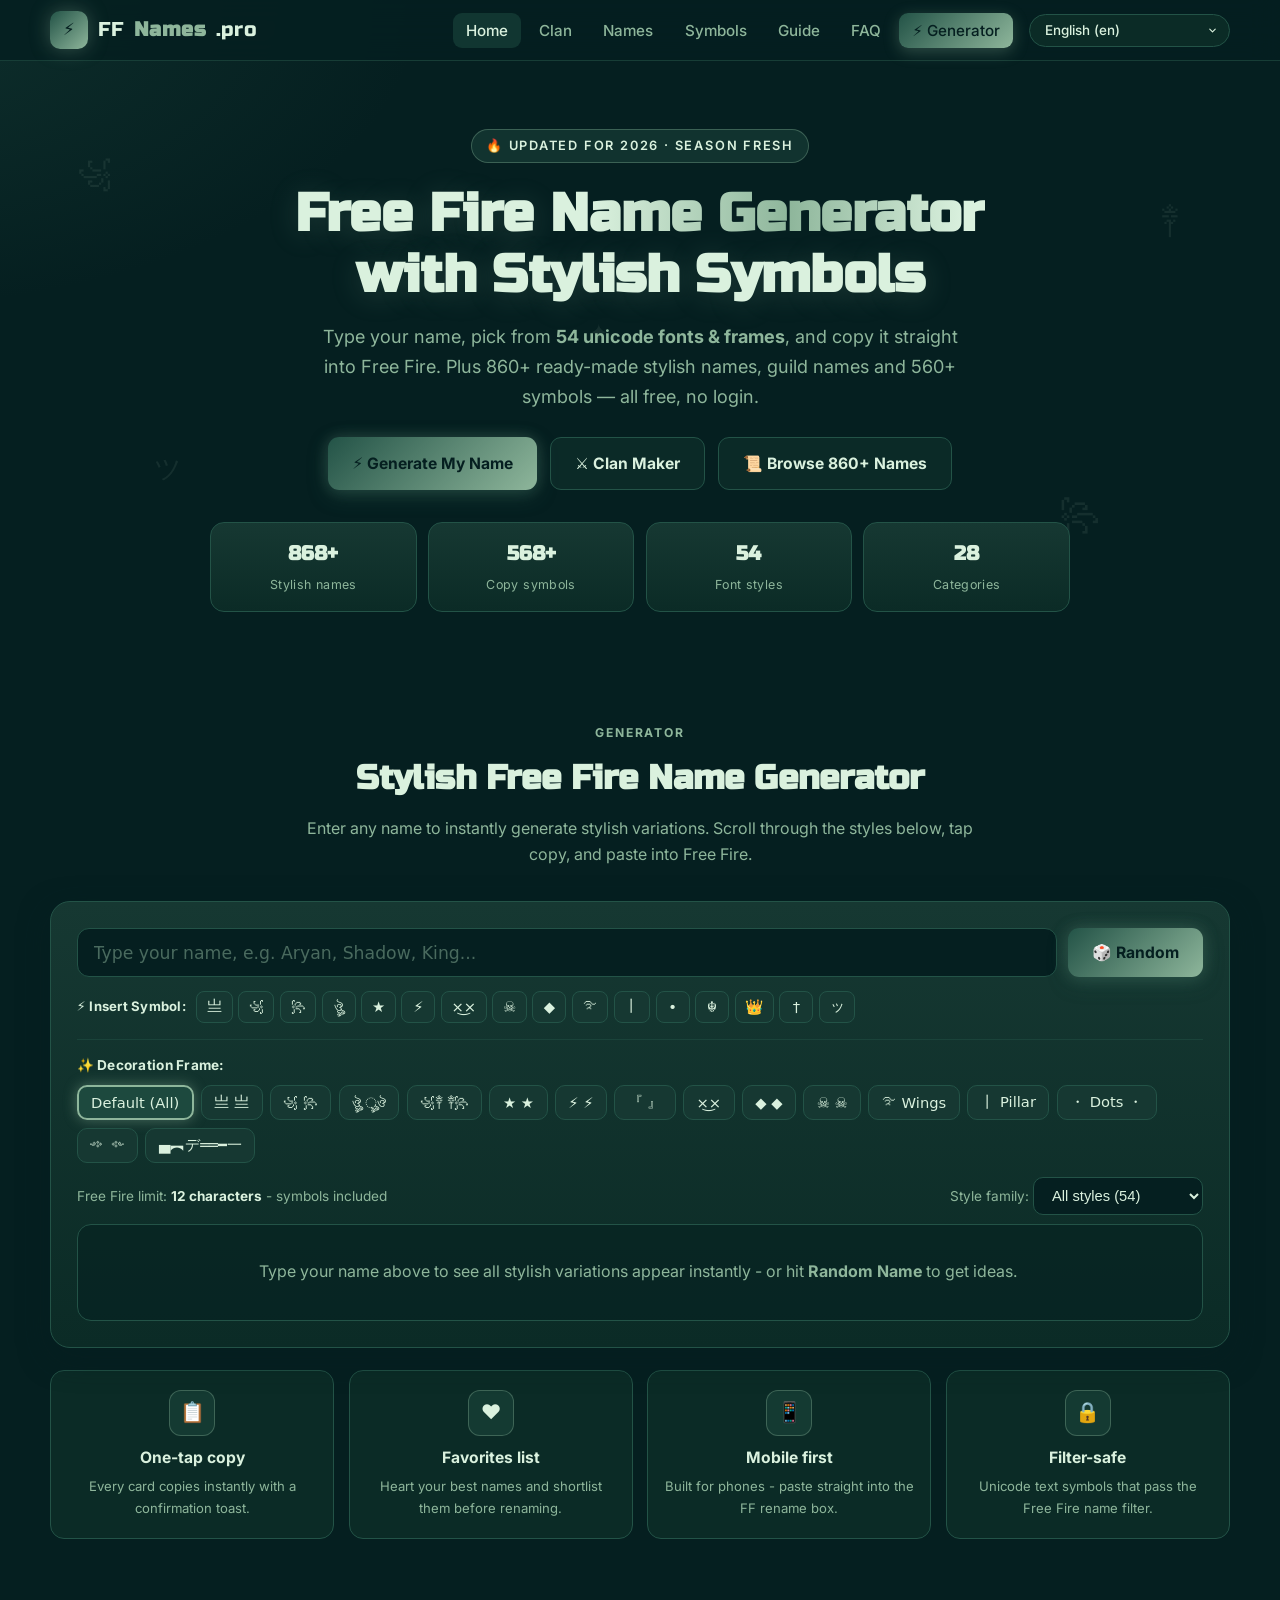
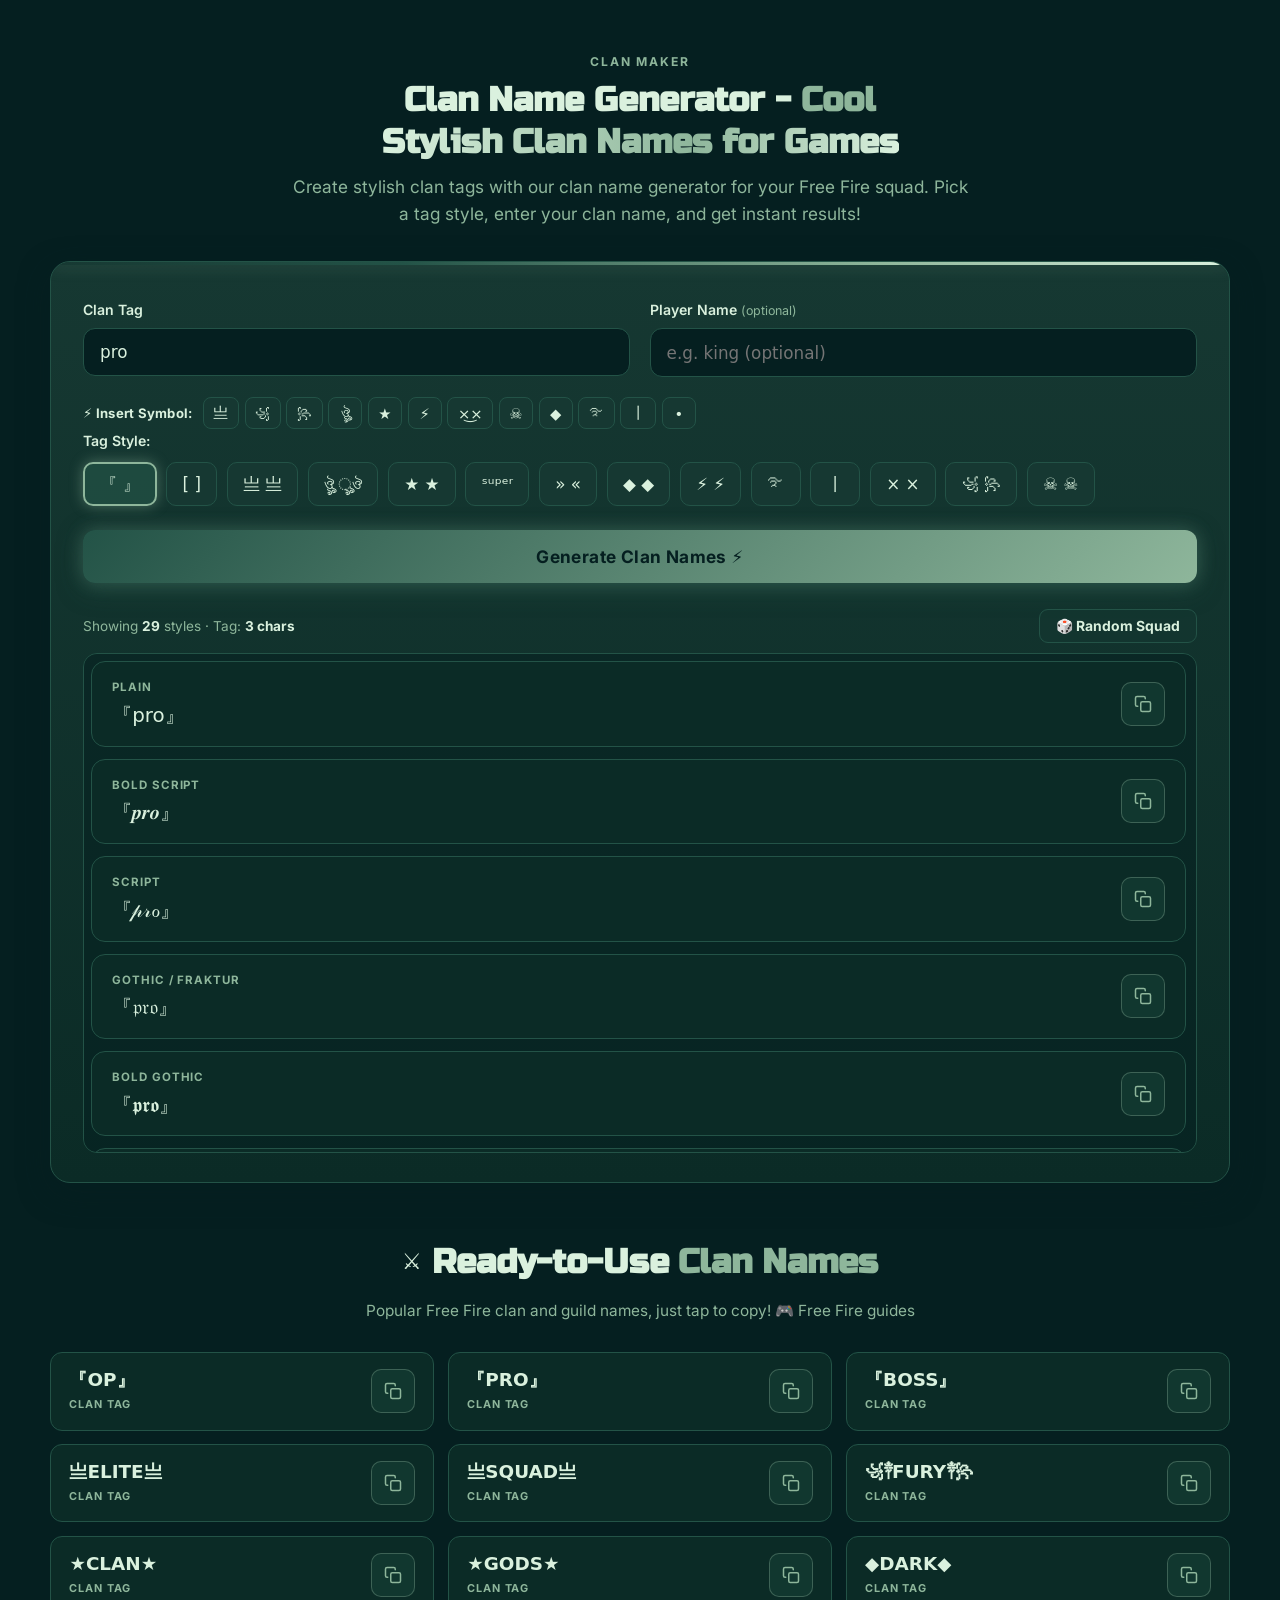
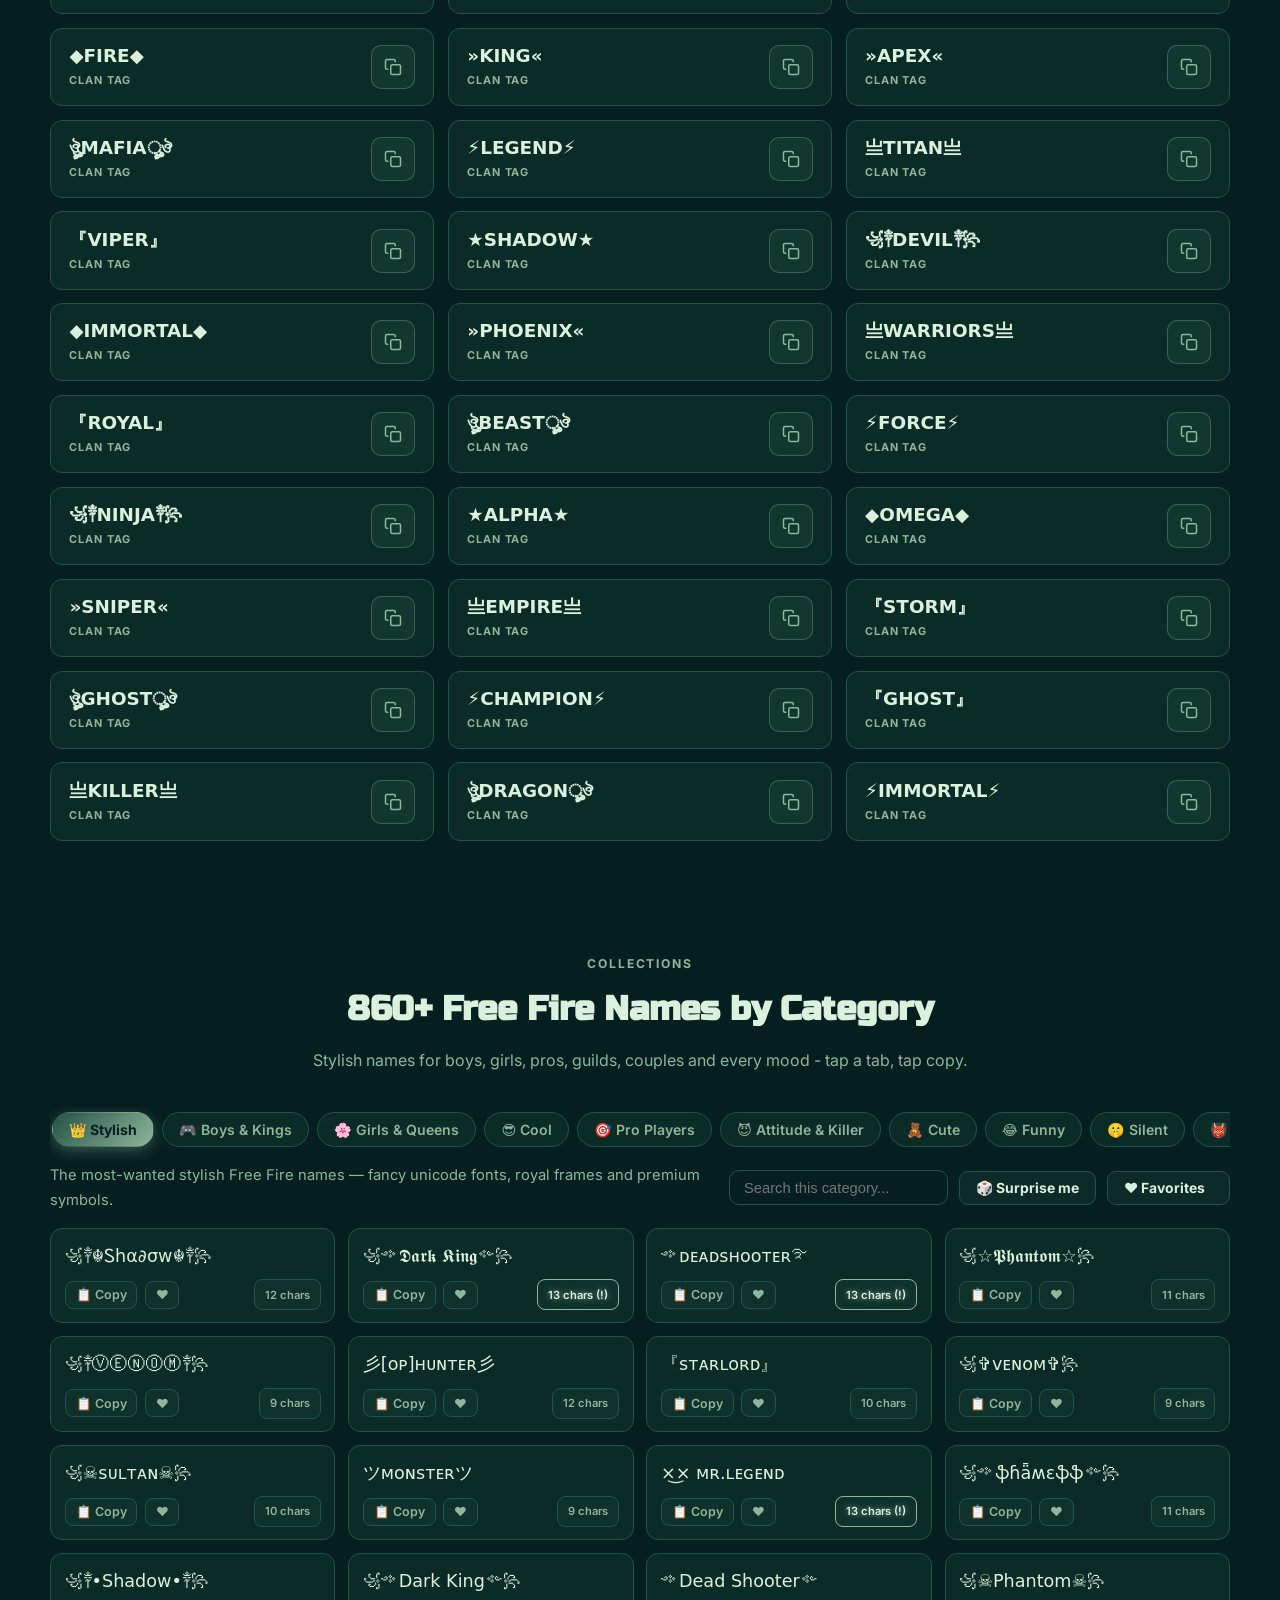
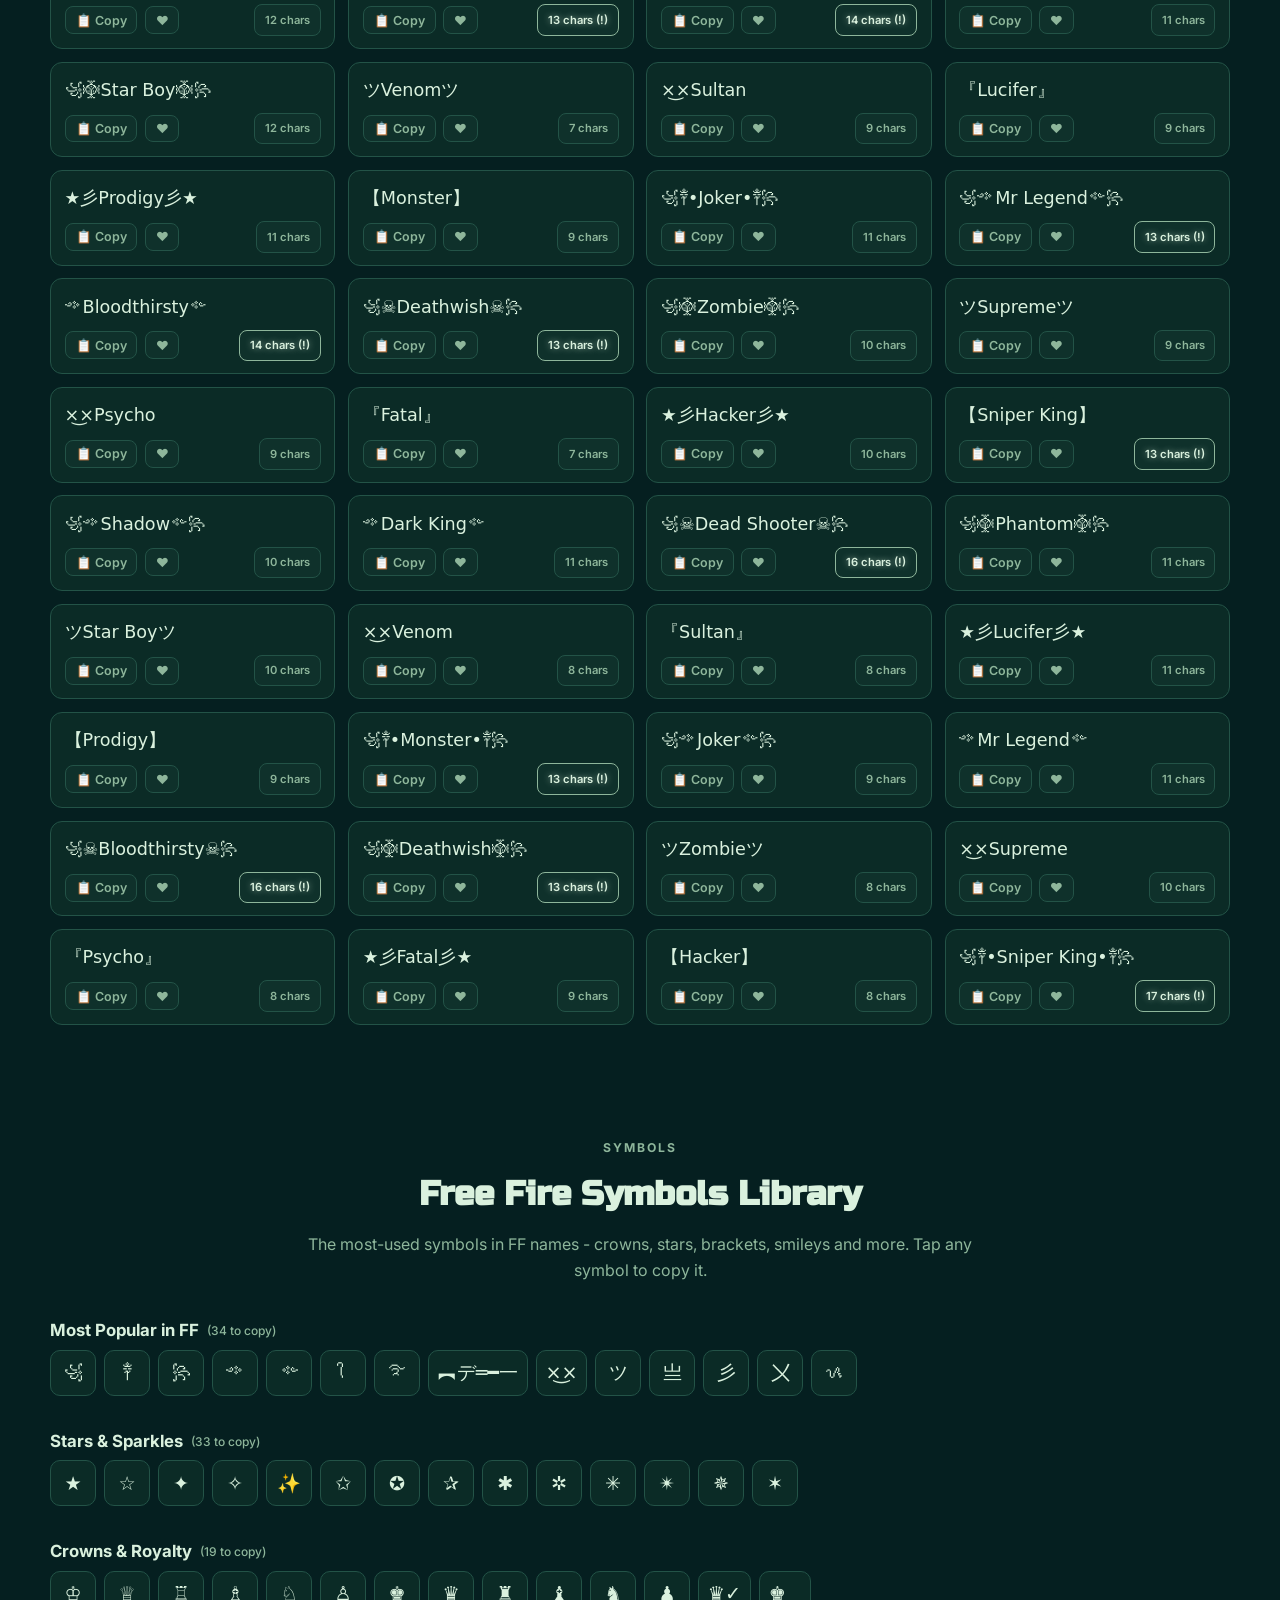
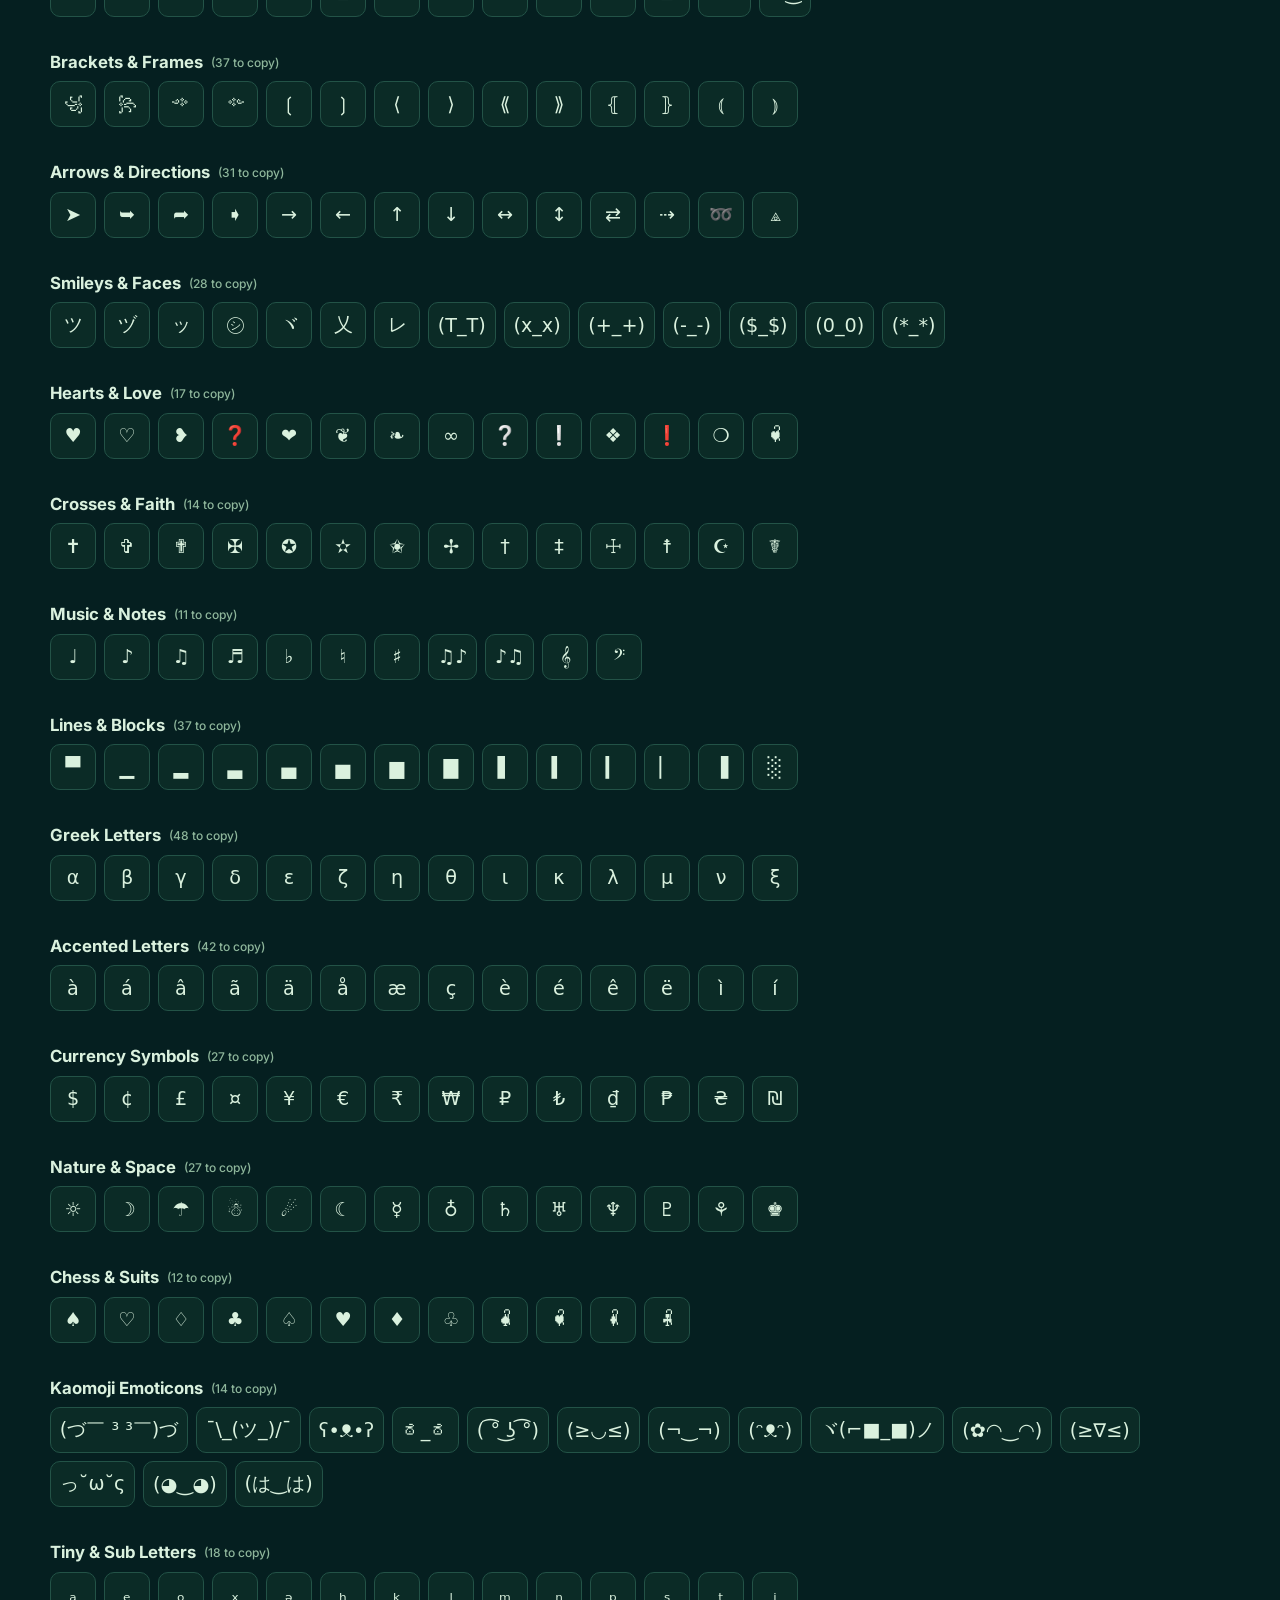
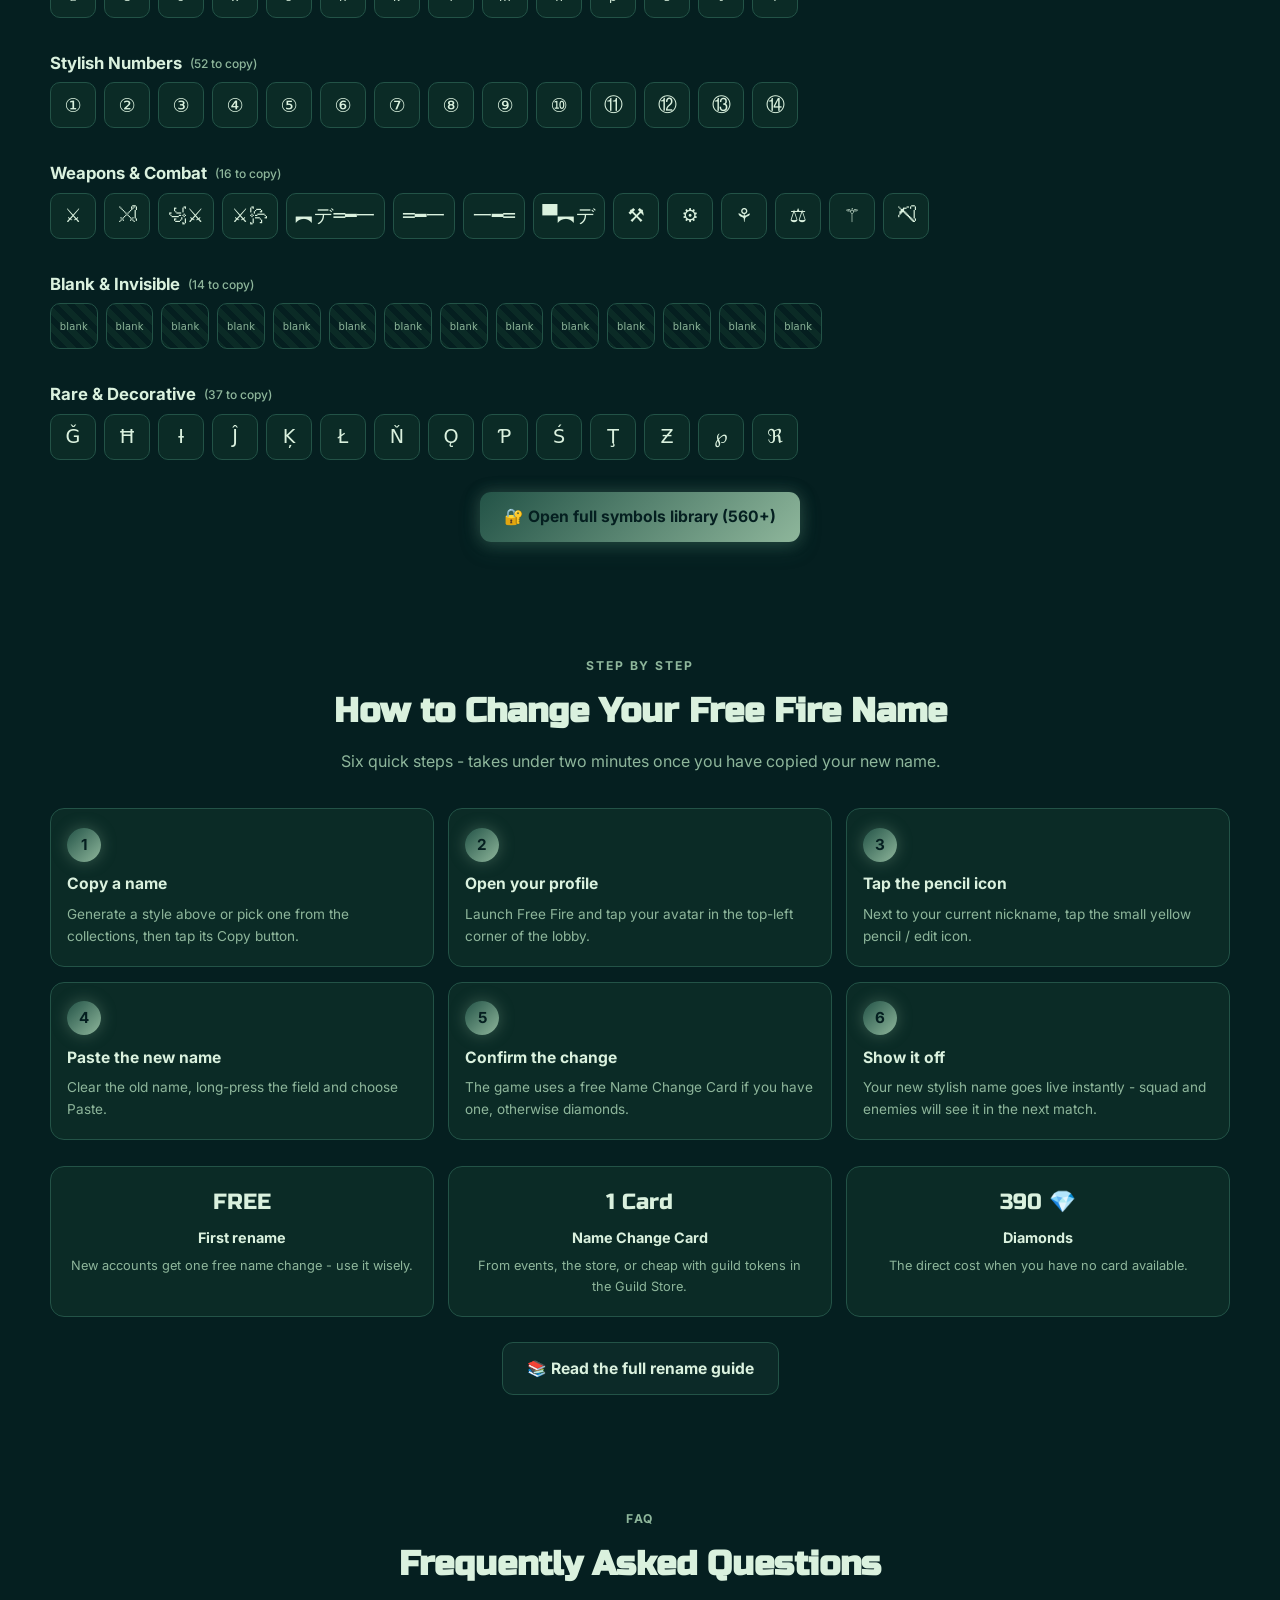
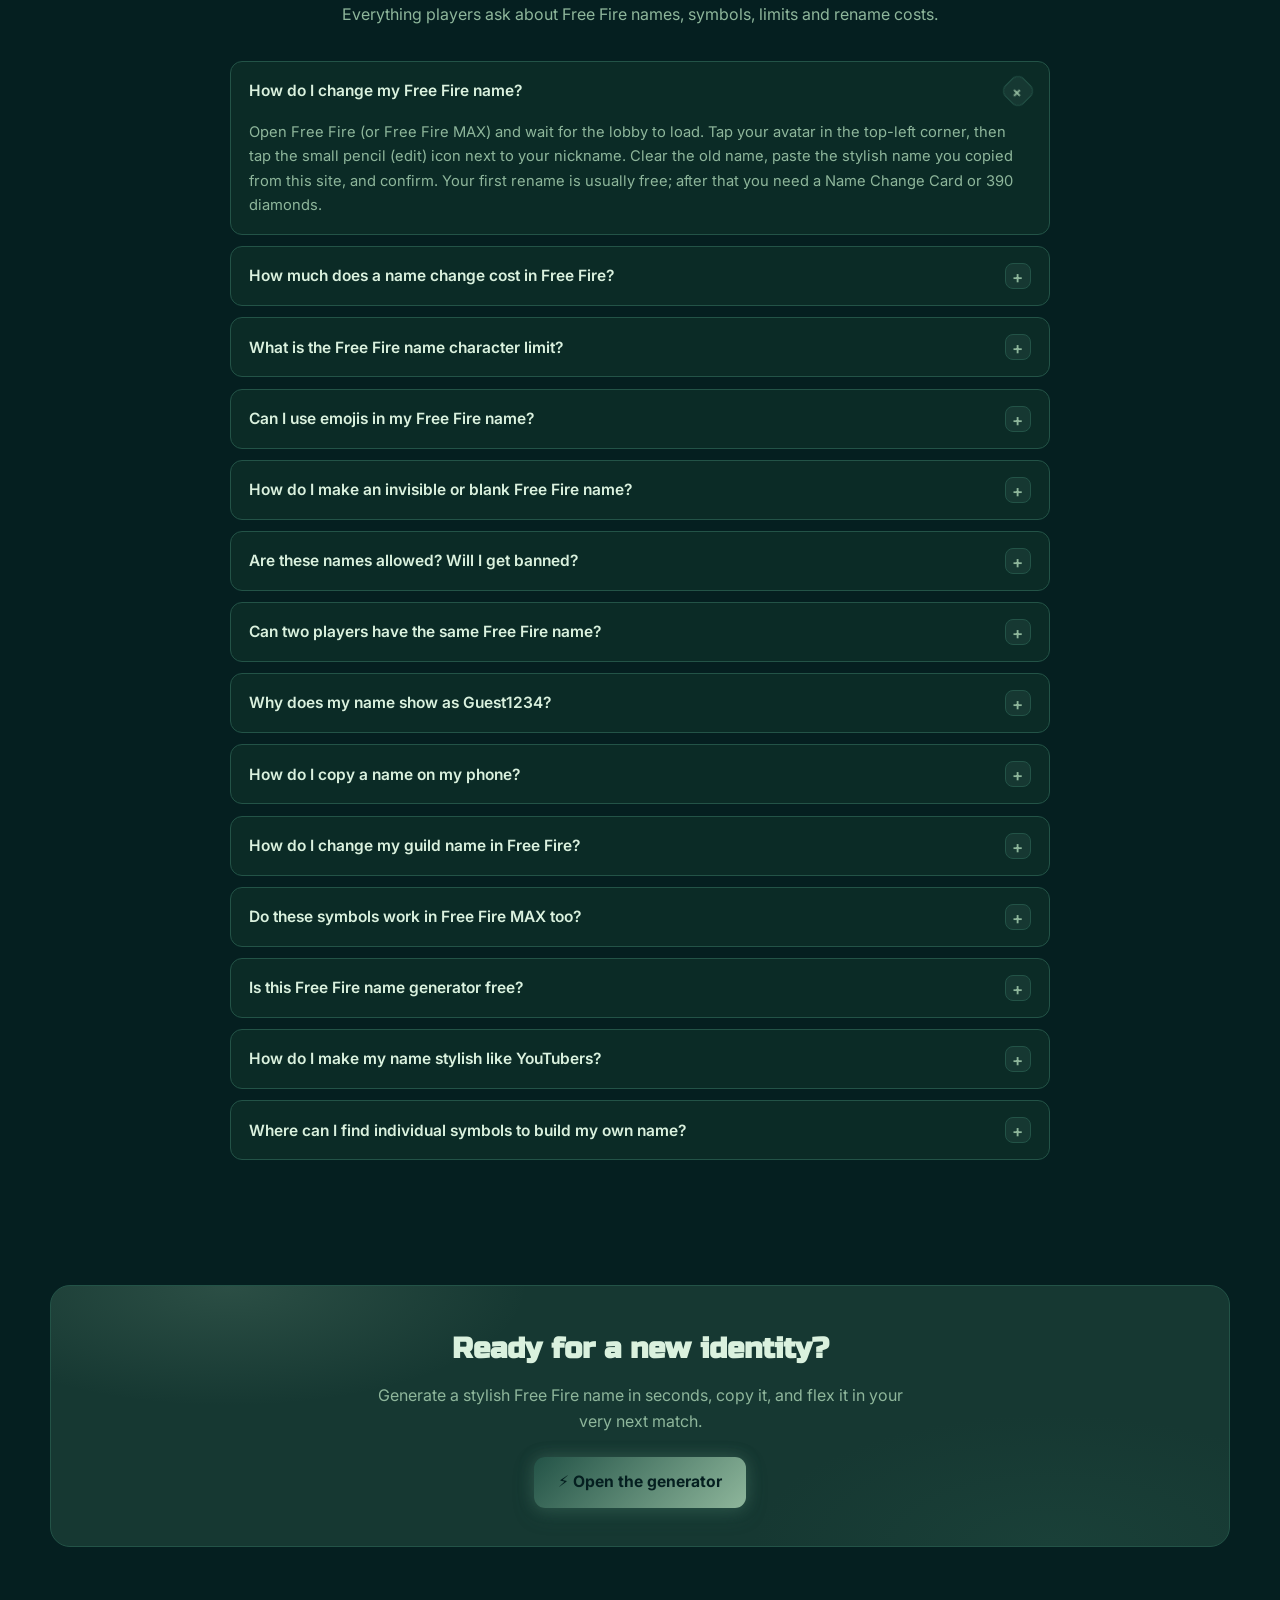
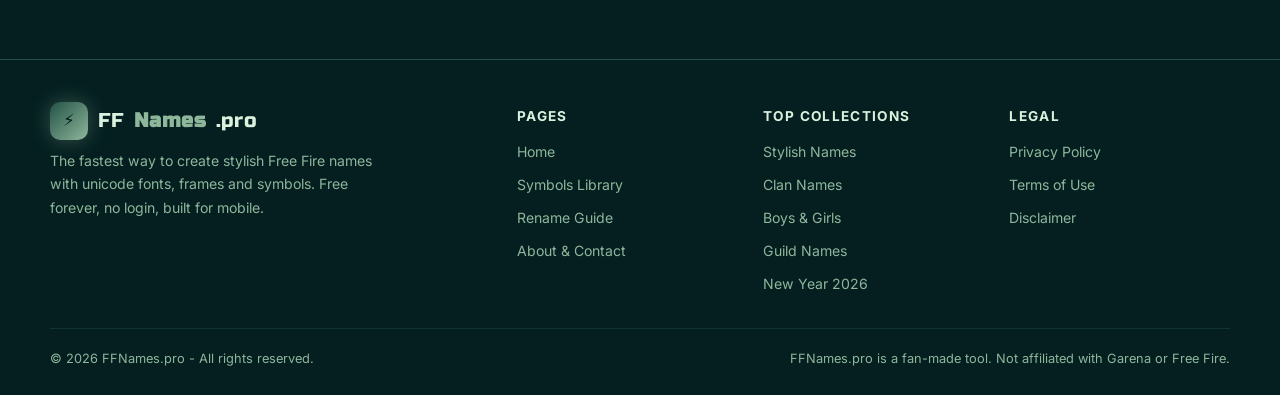
==== commit fd32128f: "added new work" ====
--- a/index.html
+++ b/index.html
@@ -6,7 +6,7 @@
   <title>Free Fire Name Generator 2026 — 860+ Stylish FF Names &amp; Symbols</title>
   <meta name="description" content="Free Fire name generator with 54 fonts and symbols. Copy 860+ stylish FF names for boys &amp; girls, guild names, kaomoji and rare symbols. Works on mobile, 100% free.">
   <meta name="keywords" content="free fire name, ff name style, free fire nickname, stylish name for fb, ff name generator, free fire symbols, ff guild names, invisible name free fire">
-  <meta name="theme-color" content="#070a14">
+  <meta name="theme-color" content="#051F20">
   <link rel="canonical" href="https://ffnames.pro/">
   <meta property="og:type" content="website">
   <meta property="og:site_name" content="FFNames.pro">
--- a/assets/css/style.css
+++ b/assets/css/style.css
@@ -1,27 +1,35 @@
 /* =========================================================================
    FFNames.pro — Stylesheet
-   Dark gaming theme, mobile-first, fully responsive.
+   Dark emerald cyber-gaming theme, mobile-first, fully responsive.
+   Palette:
+     #051F20 (Deepest dark canvas)
+     #0B2B26 (Dark forest / card base)
+     #163832 (Mid-dark forest jade / elevated surface)
+     #235347 (Forest green jade / primary borders)
+     #8EB69B (Fresh sage mint / glowing accents & secondary text)
+     #DAF1DE (Celestial pale mint / crisp text & highlights)
    ========================================================================= */
 
 :root {
-  --bg: #070a14;
-  --bg-2: #0b101f;
-  --card: #101728;
-  --card-2: #151d33;
-  --border: #1f2b49;
-  --border-2: #2a3a63;
-  --text: #e9eef8;
-  --muted: #94a1bf;
-  --brand: #ff7a18;
-  --brand-2: #ffb03a;
-  --accent: #ff3d5a;
-  --gold: #ffc93c;
-  --green: #2fd57c;
-  --blue: #4da3ff;
+  --bg: #051F20;
+  --bg-2: #0B2B26;
+  --card: #0B2B26;
+  --card-2: #163832;
+  --border: #235347;
+  --border-2: #8EB69B;
+  --text: #DAF1DE;
+  --muted: #8EB69B;
+  --brand: #8EB69B;
+  --brand-2: #DAF1DE;
+  --accent: #8EB69B;
+  --gold: #DAF1DE;
+  --green: #8EB69B;
+  --blue: #8EB69B;
   --radius: 14px;
   --radius-sm: 9px;
-  --shadow: 0 10px 30px rgba(0, 0, 0, .45);
-  --glow: 0 0 24px rgba(255, 122, 24, .35);
+  --shadow: 0 10px 30px rgba(5, 31, 32, .75);
+  --glow: 0 0 24px rgba(142, 182, 155, .32);
+  --glow-strong: 0 0 32px rgba(218, 241, 222, .38);
   --font-head: "Russo One", "Inter", system-ui, sans-serif;
   --font-body: "Inter", system-ui, -apple-system, "Segoe UI", Roboto, sans-serif;
   --font-syms: "Noto Sans", "Noto Sans Symbols 2", "Segoe UI Symbol", "Apple Symbols", "Noto Sans JP", system-ui, sans-serif;
@@ -30,7 +38,7 @@
 *,
 *::before,
 *::after {
-  box-sizing: border-box
+  box-sizing: border-box;
 }
 
 html {
@@ -46,8 +54,9 @@
   line-height: 1.65;
   color: var(--text);
   background:
-    radial-gradient(900px 480px at 85% -10%, rgba(255, 61, 90, .14), transparent 60%),
-    radial-gradient(1000px 520px at -10% 0%, rgba(255, 122, 24, .13), transparent 55%),
+    radial-gradient(900px 520px at 85% -10%, rgba(142, 182, 155, .15), transparent 60%),
+    radial-gradient(1000px 560px at -10% 0%, rgba(35, 83, 71, .32), transparent 55%),
+    radial-gradient(800px 600px at 50% 100%, rgba(22, 56, 50, .4), transparent 60%),
     var(--bg);
   min-height: 100vh;
   overflow-x: hidden;
@@ -55,35 +64,38 @@
 
 img {
   max-width: 100%;
-  display: block
+  display: block;
 }
 
 a {
+  color: var(--brand);
+  text-decoration: none;
+  transition: color .2s ease;
+}
+
+a:hover {
   color: var(--brand-2);
-  text-decoration: none
-}
-
-a:hover {
-  text-decoration: underline
+  text-decoration: underline;
 }
 
 button {
-  font-family: inherit
+  font-family: inherit;
 }
 
 ::selection {
-  background: rgba(255, 122, 24, .4)
+  background: rgba(142, 182, 155, .35);
+  color: #DAF1DE;
 }
 
 :focus-visible {
-  outline: 2px solid var(--brand-2);
+  outline: 2px solid var(--brand);
   outline-offset: 2px;
-  border-radius: 4px
+  border-radius: 4px;
 }
 
 .container {
   width: min(1180px, 100% - 2.4rem);
-  margin-inline: auto
+  margin-inline: auto;
 }
 
 /* ------------------------------------------------------------------ */
@@ -93,15 +105,16 @@
   position: sticky;
   top: 0;
   z-index: 60;
-  background: rgba(7, 10, 20, .82);
-  backdrop-filter: blur(12px);
-  -webkit-backdrop-filter: blur(12px);
-  border-bottom: 1px solid var(--border);
+  background: rgba(5, 31, 32, .88);
+  backdrop-filter: blur(14px);
+  -webkit-backdrop-filter: blur(14px);
+  border-bottom: 1px solid rgba(35, 83, 71, .6);
   transition: box-shadow .25s ease, background .25s ease;
 }
 
 .site-header.scrolled {
-  box-shadow: 0 8px 28px rgba(0, 0, 0, .5)
+  box-shadow: 0 8px 28px rgba(5, 31, 32, .85);
+  border-bottom-color: var(--border);
 }
 
 .nav {
@@ -109,7 +122,7 @@
   align-items: center;
   justify-content: space-between;
   gap: 1rem;
-  padding: .7rem 0
+  padding: .7rem 0;
 }
 
 .brand {
@@ -118,12 +131,12 @@
   gap: .6rem;
   font-family: var(--font-head);
   font-size: 1.22rem;
-  color: #fff;
-  letter-spacing: .4px
+  color: var(--text);
+  letter-spacing: .4px;
 }
 
 .brand:hover {
-  text-decoration: none
+  text-decoration: none;
 }
 
 .brand .logo {
@@ -133,14 +146,15 @@
   flex: none;
   display: grid;
   place-items: center;
-  background: linear-gradient(135deg, var(--brand), var(--accent));
-  box-shadow: var(--glow);
-  color: #fff;
+  background: linear-gradient(135deg, #235347, #8EB69B);
+  box-shadow: 0 0 20px rgba(142, 182, 155, .35);
+  color: #051F20;
   font-size: 1.05rem;
+  font-weight: 900;
 }
 
 .brand b {
-  color: var(--brand-2)
+  color: var(--brand);
 }
 
 .nav-links {
@@ -150,7 +164,7 @@
   list-style: none;
   margin: 0;
   margin-left: auto;
-  padding: 0
+  padding: 0;
 }
 
 .nav-links a {
@@ -164,20 +178,21 @@
 
 .nav-links a:hover,
 .nav-links a.active {
-  color: #fff;
-  background: rgba(255, 255, 255, .06);
-  text-decoration: none
+  color: var(--text);
+  background: rgba(35, 83, 71, .45);
+  text-decoration: none;
 }
 
 .nav-cta {
-  background: linear-gradient(135deg, var(--brand), #ff5e3a);
-  color: #fff !important;
-  font-weight: 600;
-  box-shadow: 0 4px 16px rgba(255, 122, 24, .35);
+  background: linear-gradient(135deg, #235347, #8EB69B);
+  color: #051F20 !important;
+  font-weight: 700;
+  box-shadow: 0 4px 16px rgba(142, 182, 155, .3);
 }
 
 .nav-cta:hover {
-  filter: brightness(1.08)
+  filter: brightness(1.1);
+  box-shadow: 0 6px 20px rgba(142, 182, 155, .45);
 }
 
 .nav-right {
@@ -198,13 +213,13 @@
   -webkit-appearance: none;
   -moz-appearance: none;
   color-scheme: dark;
-  background-color: #0b101f;
-  background-image: url("data:image/svg+xml,%3Csvg xmlns='http://www.w3.org/2000/svg' width='12' height='12' viewBox='0 0 24 24' fill='none' stroke='%23ffffff' stroke-width='2.4' stroke-linecap='round' stroke-linejoin='round'%3E%3Cpath d='m6 9 6 6 6-6'/%3E%3C/svg%3E");
+  background-color: var(--card);
+  background-image: url("data:image/svg+xml,%3Csvg xmlns='http://www.w3.org/2000/svg' width='12' height='12' viewBox='0 0 24 24' fill='none' stroke='%23DAF1DE' stroke-width='2.4' stroke-linecap='round' stroke-linejoin='round'%3E%3Cpath d='m6 9 6 6 6-6'/%3E%3C/svg%3E");
   background-repeat: no-repeat;
   background-position: right 11px center;
   background-size: 11px;
-  color: #ffffff;
-  border: 1.5px solid var(--brand);
+  color: var(--text);
+  border: 1.5px solid var(--border);
   border-radius: 9999px;
   padding: .44rem 2.2rem .44rem .95rem;
   font-family: var(--font-body);
@@ -217,19 +232,19 @@
 }
 
 .lang-select:hover {
-  border-color: var(--brand-2);
+  border-color: var(--border-2);
   background-color: var(--card-2);
 }
 
 .lang-select:focus,
 .lang-select:focus-visible {
   border-color: var(--brand);
-  box-shadow: 0 0 0 3px rgba(255, 122, 24, .3);
+  box-shadow: 0 0 0 3px rgba(142, 182, 155, .25);
 }
 
 .lang-select option {
-  background-color: #1a1e2e;
-  color: #ffffff;
+  background-color: #0B2B26;
+  color: #DAF1DE;
   padding: 8px 12px;
 }
 
@@ -244,7 +259,7 @@
 }
 
 .nav-toggle svg {
-  display: block
+  display: block;
 }
 
 /* ------------------------------------------------------------------ */
@@ -253,7 +268,7 @@
 .hero {
   position: relative;
   padding: 4.2rem 0 3.2rem;
-  overflow: hidden
+  overflow: hidden;
 }
 
 .hero-inner {
@@ -261,9 +276,10 @@
   z-index: 2;
   text-align: center;
   max-width: 860px;
-  margin-inline: auto
-}
-
+  margin-inline: auto;
+}
+
+.kicker,
 .hero .kicker {
   display: inline-flex;
   align-items: center;
@@ -273,8 +289,8 @@
   letter-spacing: .14em;
   text-transform: uppercase;
   color: var(--brand-2);
-  background: rgba(255, 122, 24, .1);
-  border: 1px solid rgba(255, 122, 24, .35);
+  background: rgba(35, 83, 71, .4);
+  border: 1px solid rgba(142, 182, 155, .35);
   border-radius: 999px;
   padding: .35rem .9rem;
   margin-bottom: 1.1rem;
@@ -285,15 +301,16 @@
   font-size: clamp(1.9rem, 4.6vw, 3.3rem);
   line-height: 1.16;
   margin: .2rem 0 1rem;
-  color: #fff;
-  text-shadow: 0 4px 30px rgba(255, 122, 24, .25);
+  color: var(--text);
+  text-shadow: 0 4px 30px rgba(142, 182, 155, .2);
 }
 
 .hero h1 .grad {
-  background: linear-gradient(92deg, var(--brand) 10%, var(--gold) 55%, var(--accent) 95%);
+  background: linear-gradient(92deg, #DAF1DE 10%, #8EB69B 55%, #DAF1DE 95%);
   -webkit-background-clip: text;
   background-clip: text;
   color: transparent;
+  text-shadow: none;
 }
 
 .hero p.lead {
@@ -308,7 +325,7 @@
   flex-wrap: wrap;
   gap: .8rem;
   justify-content: center;
-  margin-bottom: 2rem
+  margin-bottom: 2rem;
 }
 
 .hero-float {
@@ -317,58 +334,57 @@
   z-index: 1;
   pointer-events: none;
   font-family: var(--font-syms);
-  color: rgba(255, 255, 255, .07);
+  color: rgba(218, 241, 222, .08);
   font-size: 2.2rem;
   user-select: none;
 }
 
 .hero-float span {
   position: absolute;
-  animation: floaty 9s ease-in-out infinite
+  animation: floaty 9s ease-in-out infinite;
 }
 
 .hero-float span:nth-child(1) {
   top: 14%;
   left: 6%;
-  animation-delay: 0s
+  animation-delay: 0s;
 }
 
 .hero-float span:nth-child(2) {
   top: 64%;
   left: 12%;
   animation-delay: 1.4s;
-  font-size: 1.7rem
+  font-size: 1.7rem;
 }
 
 .hero-float span:nth-child(3) {
   top: 22%;
   right: 8%;
-  animation-delay: .7s
+  animation-delay: .7s;
 }
 
 .hero-float span:nth-child(4) {
   top: 70%;
   right: 14%;
   animation-delay: 2.1s;
-  font-size: 2.6rem
+  font-size: 2.6rem;
 }
 
 .hero-float span:nth-child(5) {
   top: 42%;
   left: 46%;
   animation-delay: 3s;
-  font-size: 1.5rem
+  font-size: 1.5rem;
 }
 
 @keyframes floaty {
-
   0%,
   100% {
-    transform: translateY(0) rotate(0)
+    transform: translateY(0) rotate(0);
   }
 
   50% {
-    transform: translateY(-22px) rotate(6deg)
+    transform: translateY(-22px) rotate(6deg);
   }
 }
 
@@ -377,7 +393,7 @@
   display: grid;
   grid-template-columns: repeat(4, 1fr);
   gap: .7rem;
-  margin-top: .6rem
+  margin-top: .6rem;
 }
 
 .stat {
@@ -386,19 +402,25 @@
   border-radius: var(--radius);
   padding: .9rem .6rem;
   text-align: center;
+  transition: transform .2s ease, border-color .2s ease;
+}
+
+.stat:hover {
+  transform: translateY(-2px);
+  border-color: var(--border-2);
 }
 
 .stat b {
   display: block;
   font-family: var(--font-head);
   font-size: 1.25rem;
-  color: var(--brand-2)
+  color: var(--brand-2);
 }
 
 .stat span {
   font-size: .78rem;
   color: var(--muted);
-  letter-spacing: .03em
+  letter-spacing: .03em;
 }
 
 /* ------------------------------------------------------------------ */
@@ -411,55 +433,59 @@
   gap: .5rem;
   border: 0;
   cursor: pointer;
-  font-weight: 600;
+  font-weight: 700;
   font-size: .98rem;
   padding: .78rem 1.5rem;
   border-radius: 11px;
-  color: #fff;
-  background: linear-gradient(135deg, var(--brand), #ff5e3a);
-  box-shadow: 0 6px 20px rgba(255, 122, 24, .32);
+  color: #051F20;
+  background: linear-gradient(135deg, #235347 0%, #8EB69B 100%);
+  box-shadow: 0 6px 20px rgba(35, 83, 71, .45), 0 0 16px rgba(142, 182, 155, .25);
   transition: transform .15s ease, box-shadow .2s ease, filter .2s ease;
 }
 
 .btn:hover {
   transform: translateY(-2px);
-  box-shadow: 0 10px 28px rgba(255, 122, 24, .42);
-  text-decoration: none
+  filter: brightness(1.1);
+  box-shadow: 0 10px 28px rgba(142, 182, 155, .4);
+  text-decoration: none;
+  color: #051F20;
 }
 
 .btn:active {
-  transform: translateY(0)
+  transform: translateY(0);
 }
 
 .btn.ghost {
-  background: transparent;
-  color: var(--text);
-  border: 1px solid var(--border-2);
+  background: rgba(22, 56, 50, .45);
+  color: var(--text);
+  border: 1px solid var(--border);
   box-shadow: none;
 }
 
 .btn.ghost:hover {
-  border-color: var(--brand);
-  box-shadow: none
+  border-color: var(--border-2);
+  background: rgba(35, 83, 71, .5);
+  color: var(--text);
+  box-shadow: 0 4px 16px rgba(142, 182, 155, .2);
 }
 
 .btn.small {
   padding: .5rem 1rem;
   font-size: .87rem;
-  border-radius: 9px
+  border-radius: 9px;
 }
 
 /* ------------------------------------------------------------------ */
 /* Sections                                                           */
 /* ------------------------------------------------------------------ */
 .section {
-  padding: 3.4rem 0
+  padding: 3.4rem 0;
 }
 
 .section-head {
   text-align: center;
   max-width: 700px;
-  margin: 0 auto 2.1rem
+  margin: 0 auto 2.1rem;
 }
 
 .section-head .eyebrow {
@@ -468,7 +494,7 @@
   font-weight: 700;
   letter-spacing: .16em;
   text-transform: uppercase;
-  color: var(--accent);
+  color: var(--muted);
   margin-bottom: .5rem;
 }
 
@@ -476,12 +502,12 @@
   font-family: var(--font-head);
   font-size: clamp(1.45rem, 3vw, 2.1rem);
   margin: 0 0 .55rem;
-  color: #fff;
+  color: var(--text);
 }
 
 .section-head p {
   color: var(--muted);
-  margin: 0
+  margin: 0;
 }
 
 /* ------------------------------------------------------------------ */
@@ -489,7 +515,7 @@
 /* ------------------------------------------------------------------ */
 .gen-card {
   background: linear-gradient(180deg, var(--card-2), var(--card));
-  border: 1px solid var(--border-2);
+  border: 1px solid var(--border);
   border-radius: 20px;
   box-shadow: var(--shadow);
   padding: 1.6rem;
@@ -502,36 +528,37 @@
   position: absolute;
   inset: -40% -20% auto;
   height: 70%;
-  background: radial-gradient(600px 200px at 50% 0, rgba(255, 122, 24, .16), transparent 70%);
+  background: radial-gradient(600px 200px at 50% 0, rgba(142, 182, 155, .15), transparent 70%);
   pointer-events: none;
 }
 
 .gen-row {
   display: flex;
   gap: .7rem;
-  flex-wrap: wrap
+  flex-wrap: wrap;
 }
 
 .gen-input {
   flex: 1;
   min-width: 230px;
-  background: var(--bg-2);
-  border: 1px solid var(--border-2);
+  background: #051F20;
+  border: 1.5px solid var(--border);
   color: var(--text);
   border-radius: 12px;
   font-size: 1.08rem;
   padding: .85rem 1rem;
   font-family: var(--font-syms);
+  transition: border-color .2s, box-shadow .2s;
 }
 
 .gen-input::placeholder {
-  color: #5f6c8d
+  color: rgba(142, 182, 155, .5);
 }
 
 .gen-input:focus {
   outline: none;
   border-color: var(--brand);
-  box-shadow: 0 0 0 3px rgba(255, 122, 24, .18)
+  box-shadow: 0 0 0 3px rgba(142, 182, 155, .22);
 }
 
 /* Quick Symbols Bar */
@@ -548,7 +575,7 @@
 .clan-quick-label {
   font-size: .82rem;
   font-weight: 700;
-  color: #a5b5d9;
+  color: var(--brand-2);
   letter-spacing: .02em;
   flex: none;
 }
@@ -562,9 +589,9 @@
 }
 
 .quick-sym-btn {
-  background: var(--bg-2);
-  border: 1px solid var(--border);
-  color: #d0daf0;
+  background: var(--card-2);
+  border: 1px solid var(--border);
+  color: var(--text);
   border-radius: 8px;
   padding: .3rem .6rem;
   font-size: .92rem;
@@ -580,9 +607,10 @@
 
 .quick-sym-btn:hover {
   border-color: var(--brand);
-  background: rgba(255, 122, 24, .12);
+  background: rgba(35, 83, 71, .55);
   color: #fff;
   transform: translateY(-1px);
+  box-shadow: 0 2px 10px rgba(142, 182, 155, .25);
 }
 
 .quick-sym-btn:active {
@@ -593,7 +621,7 @@
 .gen-decor-section {
   margin-top: 1rem;
   padding-top: .9rem;
-  border-top: 1px solid rgba(255, 255, 255, .07);
+  border-top: 1px solid rgba(35, 83, 71, .5);
 }
 
 .gen-decor-head {
@@ -607,7 +635,7 @@
 .gen-decor-label {
   font-size: .85rem;
   font-weight: 700;
-  color: #c0cde6;
+  color: var(--brand-2);
   letter-spacing: .02em;
 }
 
@@ -624,7 +652,7 @@
 }
 
 .gen-decor-reset:hover {
-  color: #ff9e42;
+  color: var(--brand-2);
 }
 
 .gen-decor-list {
@@ -635,9 +663,9 @@
 }
 
 .gen-decor-btn {
-  background: var(--bg-2);
-  border: 1px solid var(--border);
-  color: #d0daf0;
+  background: var(--card-2);
+  border: 1px solid var(--border);
+  color: var(--text);
   border-radius: 10px;
   padding: .4rem .78rem;
   font-size: .92rem;
@@ -652,15 +680,16 @@
 
 .gen-decor-btn:hover {
   border-color: var(--brand);
-  color: #fff;
+  background: rgba(35, 83, 71, .5);
+  color: var(--brand-2);
   transform: translateY(-1px);
 }
 
 .gen-decor-btn.active {
-  border: 2px solid #8a2be2;
-  background: rgba(138, 43, 226, .18);
-  box-shadow: 0 0 12px rgba(138, 43, 226, .5);
-  color: #fff;
+  border: 2px solid var(--border-2);
+  background: rgba(35, 83, 71, .7);
+  box-shadow: 0 0 14px rgba(142, 182, 155, .45);
+  color: var(--brand-2);
 }
 
 .gen-meta {
@@ -674,20 +703,21 @@
 
 .char-count {
   font-size: .85rem;
-  color: var(--muted)
+  color: var(--muted);
 }
 
 .char-count b {
-  color: var(--green)
+  color: var(--brand-2);
 }
 
 .char-count b.over {
-  color: var(--accent)
+  color: #DAF1DE;
+  text-shadow: 0 0 8px rgba(218, 241, 222, .6);
 }
 
 .gen-hint {
   font-size: .85rem;
-  color: var(--muted)
+  color: var(--muted);
 }
 
 .gen-scroll-wrap {
@@ -698,10 +728,10 @@
   margin-top: .6rem;
   border-radius: 14px;
   border: 1px solid var(--border);
-  background: rgba(7, 10, 20, .35);
+  background: rgba(5, 31, 32, .55);
   overscroll-behavior: contain;
   scrollbar-width: thin;
-  scrollbar-color: var(--brand) var(--bg-2);
+  scrollbar-color: var(--border) var(--bg);
 }
 
 .gen-scroll-wrap::-webkit-scrollbar {
@@ -709,19 +739,19 @@
 }
 
 .gen-scroll-wrap::-webkit-scrollbar-track {
-  background: var(--bg-2);
+  background: var(--bg);
   border-radius: 8px;
   margin: 4px 0;
 }
 
 .gen-scroll-wrap::-webkit-scrollbar-thumb {
+  background: linear-gradient(180deg, var(--border), var(--brand));
+  border-radius: 8px;
+  border: 1px solid rgba(218, 241, 222, .1);
+}
+
+.gen-scroll-wrap::-webkit-scrollbar-thumb:hover {
   background: linear-gradient(180deg, var(--brand), var(--brand-2));
-  border-radius: 8px;
-  border: 1px solid rgba(255, 255, 255, .06);
-}
-
-.gen-scroll-wrap::-webkit-scrollbar-thumb:hover {
-  background: linear-gradient(180deg, var(--brand-2), var(--accent));
 }
 
 .gen-grid {
@@ -739,20 +769,21 @@
   display: flex;
   flex-direction: column;
   gap: .55rem;
-  transition: border-color .2s, transform .15s;
+  transition: border-color .2s, transform .15s, box-shadow .2s;
   position: relative;
 }
 
 .gen-item:hover {
-  border-color: var(--brand);
-  transform: translateY(-2px)
+  border-color: var(--border-2);
+  transform: translateY(-2px);
+  box-shadow: 0 6px 20px rgba(5, 31, 32, .65);
 }
 
 .gen-item .style-name {
   font-size: .68rem;
   letter-spacing: .08em;
   text-transform: uppercase;
-  color: var(--brand-2);
+  color: var(--muted);
   font-weight: 700;
 }
 
@@ -760,7 +791,7 @@
   font-family: var(--font-syms);
   font-size: 1.06rem;
   line-height: 1.4;
-  color: #fff;
+  color: var(--text);
   word-break: break-word;
   flex: 1;
 }
@@ -768,12 +799,12 @@
 .gen-item .row {
   display: flex;
   gap: .45rem;
-  align-items: center
+  align-items: center;
 }
 
 .chip {
-  border: 1px solid var(--border-2);
-  background: rgba(255, 255, 255, .03);
+  border: 1px solid var(--border);
+  background: rgba(22, 56, 50, .45);
   color: var(--muted);
   font-size: .78rem;
   font-weight: 600;
@@ -787,27 +818,29 @@
 }
 
 .chip:hover {
-  color: #fff;
-  border-color: var(--brand);
-  background: rgba(255, 122, 24, .12)
+  color: var(--text);
+  border-color: var(--border-2);
+  background: rgba(35, 83, 71, .55);
 }
 
 .chip.fav.active {
-  color: var(--accent);
-  border-color: var(--accent);
-  background: rgba(255, 61, 90, .12);
+  color: var(--brand-2);
+  border-color: var(--border-2);
+  background: rgba(35, 83, 71, .75);
+  box-shadow: 0 0 12px rgba(142, 182, 155, .35);
 }
 
 .chip.len {
   cursor: default;
   font-size: .7rem;
   margin-left: auto;
-  color: #7e8bb0
+  color: var(--muted);
 }
 
 .chip.len.over {
-  color: var(--accent);
-  border-color: rgba(255, 61, 90, .5)
+  color: #DAF1DE;
+  border-color: var(--border-2);
+  text-shadow: 0 0 6px rgba(218, 241, 222, .6);
 }
 
 /* ------------------------------------------------------------------ */
@@ -818,7 +851,7 @@
   font-size: clamp(1.6rem, 3.4vw, 2.35rem);
   line-height: 1.24;
   margin: 0 0 .65rem;
-  color: #fff;
+  color: var(--text);
 }
 
 .clan-cool {
@@ -826,7 +859,7 @@
 }
 
 .clan-grad {
-  background: linear-gradient(92deg, var(--brand) 0%, var(--brand-2) 55%, #ff5e3a 100%);
+  background: linear-gradient(92deg, #DAF1DE 0%, #8EB69B 60%, #DAF1DE 100%);
   -webkit-background-clip: text;
   background-clip: text;
   color: transparent;
@@ -842,7 +875,7 @@
 
 .clan-card {
   background: linear-gradient(180deg, var(--card-2), var(--card));
-  border: 1px solid var(--border-2);
+  border: 1px solid var(--border);
   border-radius: 20px;
   box-shadow: var(--shadow);
   padding: 2.2rem 2rem 1.8rem;
@@ -857,8 +890,8 @@
   left: 0;
   right: 0;
   height: 3px;
-  background: linear-gradient(90deg, #7928ca 0%, #ff0080 40%, #ff7a18 80%, #ffb03a 100%);
-  box-shadow: 0 0 16px rgba(255, 0, 128, .55);
+  background: linear-gradient(90deg, #163832 0%, #235347 30%, #8EB69B 70%, #DAF1DE 100%);
+  box-shadow: 0 0 16px rgba(142, 182, 155, .45);
 }
 
 .clan-inputs-grid {
@@ -872,7 +905,7 @@
   display: block;
   font-size: .88rem;
   font-weight: 600;
-  color: #c0cde6;
+  color: var(--brand-2);
   margin-bottom: .45rem;
 }
 
@@ -884,8 +917,8 @@
 
 .clan-input {
   width: 100%;
-  background: var(--bg-2);
-  border: 1px solid var(--border-2);
+  background: #051F20;
+  border: 1.5px solid var(--border);
   color: var(--text);
   border-radius: 12px;
   font-size: 1.05rem;
@@ -896,8 +929,8 @@
 
 .clan-input:focus {
   outline: none;
-  border-color: #8a2be2;
-  box-shadow: 0 0 0 3px rgba(138, 43, 226, .25);
+  border-color: var(--brand);
+  box-shadow: 0 0 0 3px rgba(142, 182, 155, .22);
 }
 
 .clan-styles-section {
@@ -908,7 +941,7 @@
   display: block;
   font-size: .88rem;
   font-weight: 600;
-  color: #c0cde6;
+  color: var(--brand-2);
   margin-bottom: .6rem;
 }
 
@@ -920,9 +953,9 @@
 }
 
 .clan-style-btn {
-  background: var(--bg-2);
-  border: 1px solid var(--border);
-  color: #d0daf0;
+  background: var(--card-2);
+  border: 1px solid var(--border);
+  color: var(--text);
   border-radius: 10px;
   padding: .55rem .95rem;
   font-size: 1.05rem;
@@ -938,15 +971,16 @@
 
 .clan-style-btn:hover {
   border-color: var(--brand);
-  color: #fff;
+  background: rgba(35, 83, 71, .5);
+  color: var(--brand-2);
   transform: translateY(-2px);
 }
 
 .clan-style-btn.active {
-  border: 2px solid #8a2be2;
-  background: rgba(138, 43, 226, .18);
-  box-shadow: 0 0 14px rgba(138, 43, 226, .5);
-  color: #fff;
+  border: 2px solid var(--border-2);
+  background: rgba(35, 83, 71, .7);
+  box-shadow: 0 0 14px rgba(142, 182, 155, .45);
+  color: var(--brand-2);
 }
 
 .clan-gen-btn {
@@ -955,12 +989,12 @@
   font-size: 1.08rem;
   font-weight: 700;
   letter-spacing: .4px;
-  color: #fff;
-  background: linear-gradient(90deg, #ff5e3a 0%, #ff2a6d 100%);
+  color: #051F20;
+  background: linear-gradient(135deg, #235347 0%, #8EB69B 100%);
   border: 0;
   border-radius: 12px;
   cursor: pointer;
-  box-shadow: 0 6px 24px rgba(255, 42, 109, .4);
+  box-shadow: 0 6px 24px rgba(35, 83, 71, .5), 0 0 18px rgba(142, 182, 155, .3);
   transition: transform .18s, box-shadow .2s, filter .2s;
   margin-top: .2rem;
 }
@@ -968,7 +1002,7 @@
 .clan-gen-btn:hover {
   transform: translateY(-2px);
   filter: brightness(1.1);
-  box-shadow: 0 10px 30px rgba(255, 42, 109, .58);
+  box-shadow: 0 10px 30px rgba(142, 182, 155, .45);
 }
 
 .clan-gen-btn:active {
@@ -1007,9 +1041,9 @@
 }
 
 .clan-result-row:hover {
-  border-color: var(--brand);
+  border-color: var(--border-2);
   transform: translateY(-2px);
-  box-shadow: 0 6px 20px rgba(0, 0, 0, .35);
+  box-shadow: 0 6px 20px rgba(5, 31, 32, .6);
 }
 
 .clan-result-info {
@@ -1020,7 +1054,7 @@
 .clan-result-label {
   font-size: .72rem;
   font-weight: 700;
-  color: #8896b3;
+  color: var(--muted);
   letter-spacing: .08em;
   text-transform: uppercase;
   margin-bottom: .35rem;
@@ -1029,7 +1063,7 @@
 .clan-result-text {
   font-family: var(--font-syms);
   font-size: 1.24rem;
-  color: #fff;
+  color: var(--text);
   line-height: 1.35;
   word-break: break-word;
 }
@@ -1038,8 +1072,8 @@
   width: 44px;
   height: 44px;
   border-radius: 10px;
-  border: 1px solid rgba(255, 122, 24, .35);
-  background: rgba(255, 122, 24, .07);
+  border: 1px solid rgba(142, 182, 155, .35);
+  background: rgba(35, 83, 71, .3);
   color: var(--brand);
   display: grid;
   place-items: center;
@@ -1049,20 +1083,21 @@
 }
 
 .clan-copy-btn:hover {
-  border-color: var(--brand);
-  background: rgba(255, 122, 24, .2);
+  border-color: var(--border-2);
+  background: rgba(35, 83, 71, .6);
+  color: var(--brand-2);
   transform: translateY(-1px);
-  box-shadow: 0 4px 14px rgba(255, 122, 24, .3);
+  box-shadow: 0 4px 14px rgba(142, 182, 155, .3);
 }
 
 .clan-copy-btn.copied {
-  border-color: var(--green);
-  background: rgba(47, 213, 124, .15);
-  color: var(--green);
-}
-
-/* ------------------------------------------------------------------ */
-/* Ready-to-Use Clan Names (Image 2)                                  */
+  border-color: var(--brand-2);
+  background: rgba(142, 182, 155, .35);
+  color: var(--brand-2);
+}
+
+/* ------------------------------------------------------------------ */
+/* Ready-to-Use Clan Names                                            */
 /* ------------------------------------------------------------------ */
 .ready-clan-section {
   margin-top: 3.2rem;
@@ -1076,7 +1111,7 @@
 .ready-clan-title {
   font-family: var(--font-head);
   font-size: clamp(1.45rem, 3vw, 2.15rem);
-  color: #fff;
+  color: var(--text);
   margin: 0 0 .45rem;
   display: flex;
   align-items: center;
@@ -1100,13 +1135,13 @@
 }
 
 .ready-clan-link {
-  color: #7e92b8;
+  color: var(--muted);
   text-decoration: none;
   transition: color .2s;
 }
 
 .ready-clan-link:hover {
-  color: var(--brand);
+  color: var(--brand-2);
   text-decoration: underline;
 }
 
@@ -1129,7 +1164,7 @@
 }
 
 .ready-clan-card:hover {
-  border-color: var(--brand);
+  border-color: var(--border-2);
   transform: translateY(-2px);
 }
 
@@ -1142,7 +1177,7 @@
   font-family: var(--font-syms);
   font-size: 1.15rem;
   font-weight: 600;
-  color: #fff;
+  color: var(--text);
   line-height: 1.3;
   word-break: break-word;
 }
@@ -1150,7 +1185,7 @@
 .ready-clan-label {
   font-size: .68rem;
   font-weight: 700;
-  color: #7483a5;
+  color: var(--muted);
   letter-spacing: .08em;
   text-transform: uppercase;
   margin-top: .25rem;
@@ -1162,7 +1197,7 @@
 .features {
   display: grid;
   grid-template-columns: repeat(4, 1fr);
-  gap: .9rem
+  gap: .9rem;
 }
 
 .feature {
@@ -1171,6 +1206,12 @@
   border-radius: var(--radius);
   padding: 1.15rem 1rem;
   text-align: center;
+  transition: transform .2s ease, border-color .2s ease;
+}
+
+.feature:hover {
+  transform: translateY(-2px);
+  border-color: var(--border-2);
 }
 
 .feature .ico {
@@ -1181,20 +1222,21 @@
   display: grid;
   place-items: center;
   font-size: 1.25rem;
-  background: rgba(255, 122, 24, .12);
-  border: 1px solid rgba(255, 122, 24, .3);
+  background: rgba(35, 83, 71, .4);
+  border: 1px solid rgba(142, 182, 155, .35);
+  color: var(--brand-2);
 }
 
 .feature h3 {
   font-size: .98rem;
   margin: .1rem 0 .3rem;
-  color: #fff
+  color: var(--text);
 }
 
 .feature p {
   font-size: .82rem;
   color: var(--muted);
-  margin: 0
+  margin: 0;
 }
 
 /* ------------------------------------------------------------------ */
@@ -1225,15 +1267,16 @@
 }
 
 .tab:hover {
-  color: #fff;
-  border-color: var(--border-2)
+  color: var(--text);
+  border-color: var(--border-2);
 }
 
 .tab.active {
-  background: linear-gradient(135deg, var(--brand), #ff5e3a);
+  background: linear-gradient(135deg, #235347, #8EB69B);
   border-color: transparent;
-  color: #fff;
-  box-shadow: 0 4px 14px rgba(255, 122, 24, .35);
+  color: #051F20;
+  font-weight: 700;
+  box-shadow: 0 4px 14px rgba(142, 182, 155, .35);
 }
 
 .names-toolbar {
@@ -1250,22 +1293,24 @@
   font-size: .92rem;
   margin: 0;
   flex: 1;
-  min-width: 220px
+  min-width: 220px;
 }
 
 .names-search {
-  background: var(--bg-2);
-  border: 1px solid var(--border-2);
+  background: #051F20;
+  border: 1.5px solid var(--border);
   color: var(--text);
   border-radius: 10px;
   padding: .55rem .85rem;
   font-size: .92rem;
   min-width: 210px;
+  transition: border-color .2s, box-shadow .2s;
 }
 
 .names-search:focus {
   outline: none;
-  border-color: var(--brand)
+  border-color: var(--brand);
+  box-shadow: 0 0 0 3px rgba(142, 182, 155, .22);
 }
 
 .names-grid {
@@ -1286,14 +1331,14 @@
 }
 
 .name-card:hover {
-  border-color: var(--brand);
-  transform: translateY(-2px)
+  border-color: var(--border-2);
+  transform: translateY(-2px);
 }
 
 .name-card .name-text {
   font-family: var(--font-syms);
   font-size: 1.1rem;
-  color: #fff;
+  color: var(--text);
   word-break: break-word;
   line-height: 1.45;
 }
@@ -1301,26 +1346,26 @@
 .name-card .row {
   display: flex;
   gap: .45rem;
-  align-items: center
+  align-items: center;
 }
 
 .empty-note {
   color: var(--muted);
   text-align: center;
   padding: 1.6rem 0;
-  width: 100%
+  width: 100%;
 }
 
 /* ------------------------------------------------------------------ */
 /* Symbols                                                            */
 /* ------------------------------------------------------------------ */
 .sym-group {
-  margin-bottom: 2rem
+  margin-bottom: 2rem;
 }
 
 .sym-group h3 {
   font-size: 1.05rem;
-  color: #fff;
+  color: var(--text);
   margin: 0 0 .3rem;
   display: flex;
   align-items: center;
@@ -1330,19 +1375,19 @@
 .sym-group .count {
   font-size: .75rem;
   color: var(--muted);
-  font-weight: 500
+  font-weight: 500;
 }
 
 .sym-group p.desc {
   font-size: .85rem;
   color: var(--muted);
-  margin: 0 0 .8rem
+  margin: 0 0 .8rem;
 }
 
 .sym-grid {
   display: flex;
   flex-wrap: wrap;
-  gap: .5rem
+  gap: .5rem;
 }
 
 .sym-btn {
@@ -1356,33 +1401,35 @@
   background: var(--card);
   border: 1px solid var(--border);
   border-radius: 10px;
-  color: #fff;
+  color: var(--text);
   font-size: 1.2rem;
   cursor: pointer;
   transition: all .15s ease;
 }
 
 .sym-btn:hover {
-  border-color: var(--brand);
-  background: rgba(255, 122, 24, .1);
-  transform: translateY(-2px)
+  border-color: var(--border-2);
+  background: rgba(35, 83, 71, .45);
+  color: var(--brand-2);
+  transform: translateY(-2px);
+  box-shadow: 0 0 12px rgba(142, 182, 155, .25);
 }
 
 .sym-btn.blank {
-  background: repeating-linear-gradient(45deg, var(--card), var(--card) 6px, #0d1424 6px, #0d1424 12px);
+  background: repeating-linear-gradient(45deg, var(--card), var(--card) 6px, #051F20 6px, #051F20 12px);
   font-size: .62rem;
   letter-spacing: .02em;
-  color: var(--brand-2);
+  color: var(--brand);
 }
 
 .sym-preview {
   background: var(--bg-2);
-  border: 1px dashed var(--border-2);
+  border: 1px dashed var(--border);
   border-radius: 12px;
   padding: .8rem 1rem;
   font-family: var(--font-syms);
   font-size: 1.3rem;
-  color: #fff;
+  color: var(--text);
   word-break: break-all;
   min-height: 56px;
   display: flex;
@@ -1398,7 +1445,7 @@
   display: grid;
   grid-template-columns: repeat(3, 1fr);
   gap: .9rem;
-  counter-reset: step
+  counter-reset: step;
 }
 
 .step {
@@ -1413,33 +1460,33 @@
   width: 34px;
   height: 34px;
   border-radius: 50%;
-  background: linear-gradient(135deg, var(--brand), var(--accent));
-  color: #fff;
+  background: linear-gradient(135deg, #235347, #8EB69B);
+  color: #051F20;
   font-weight: 700;
   display: grid;
   place-items: center;
   margin-bottom: .6rem;
   font-size: .95rem;
-  box-shadow: var(--glow);
+  box-shadow: 0 0 16px rgba(142, 182, 155, .35);
 }
 
 .step h3 {
   font-size: .98rem;
   margin: 0 0 .35rem;
-  color: #fff
+  color: var(--text);
 }
 
 .step p {
   font-size: .85rem;
   color: var(--muted);
-  margin: 0
+  margin: 0;
 }
 
 .cost-grid {
   display: grid;
   grid-template-columns: repeat(3, 1fr);
   gap: .9rem;
-  margin-top: 1.6rem
+  margin-top: 1.6rem;
 }
 
 .cost {
@@ -1453,19 +1500,19 @@
 .cost .amt {
   font-family: var(--font-head);
   font-size: 1.35rem;
-  color: var(--gold)
+  color: var(--brand-2);
 }
 
 .cost h3 {
   font-size: .9rem;
   margin: .35rem 0 .3rem;
-  color: #fff
+  color: var(--text);
 }
 
 .cost p {
   font-size: .8rem;
   color: var(--muted);
-  margin: 0
+  margin: 0;
 }
 
 /* ------------------------------------------------------------------ */
@@ -1475,7 +1522,7 @@
   max-width: 820px;
   margin: 0 auto;
   display: grid;
-  gap: .7rem
+  gap: .7rem;
 }
 
 details.faq-item {
@@ -1490,7 +1537,7 @@
   list-style: none;
   padding: 1rem 1.15rem;
   font-weight: 600;
-  color: #fff;
+  color: var(--text);
   display: flex;
   align-items: center;
   justify-content: space-between;
@@ -1499,7 +1546,7 @@
 }
 
 details.faq-item summary::-webkit-details-marker {
-  display: none
+  display: none;
 }
 
 details.faq-item summary .plus {
@@ -1507,16 +1554,17 @@
   width: 26px;
   height: 26px;
   border-radius: 8px;
-  border: 1px solid var(--border-2);
+  background: var(--card-2);
+  border: 1px solid var(--border);
   display: grid;
   place-items: center;
-  color: var(--brand-2);
+  color: var(--brand);
   font-size: 1.05rem;
   transition: transform .2s ease;
 }
 
 details.faq-item[open] summary .plus {
-  transform: rotate(45deg)
+  transform: rotate(45deg);
 }
 
 details.faq-item .faq-a {
@@ -1530,10 +1578,10 @@
 /* ------------------------------------------------------------------ */
 .cta-band {
   background:
-    radial-gradient(500px 200px at 15% 0, rgba(255, 61, 90, .25), transparent 60%),
-    radial-gradient(500px 220px at 85% 100%, rgba(255, 122, 24, .25), transparent 60%),
+    radial-gradient(500px 200px at 15% 0, rgba(142, 182, 155, .18), transparent 60%),
+    radial-gradient(500px 220px at 85% 100%, rgba(35, 83, 71, .3), transparent 60%),
     var(--card-2);
-  border: 1px solid var(--border-2);
+  border: 1px solid var(--border);
   border-radius: 20px;
   padding: 2.4rem 1.6rem;
   text-align: center;
@@ -1542,15 +1590,15 @@
 
 .cta-band h2 {
   font-family: var(--font-head);
-  color: #fff;
+  color: var(--text);
   margin: 0 0 .6rem;
-  font-size: clamp(1.3rem, 2.6vw, 1.8rem)
+  font-size: clamp(1.3rem, 2.6vw, 1.8rem);
 }
 
 .cta-band p {
   color: var(--muted);
   max-width: 560px;
-  margin: 0 auto 1.4rem
+  margin: 0 auto 1.4rem;
 }
 
 /* ------------------------------------------------------------------ */
@@ -1559,7 +1607,7 @@
 .site-footer {
   margin-top: 3.6rem;
   border-top: 1px solid var(--border);
-  background: var(--bg-2);
+  background: var(--bg);
   padding: 2.6rem 0 1.6rem;
 }
 
@@ -1573,8 +1621,8 @@
   font-size: .85rem;
   letter-spacing: .1em;
   text-transform: uppercase;
-  color: #fff;
-  margin: .2rem 0 .7rem
+  color: var(--text);
+  margin: .2rem 0 .7rem;
 }
 
 .footer-grid ul {
@@ -1582,34 +1630,34 @@
   margin: 0;
   padding: 0;
   display: grid;
-  gap: .4rem
+  gap: .4rem;
 }
 
 .footer-grid ul a {
   color: var(--muted);
-  font-size: .88rem
+  font-size: .88rem;
 }
 
 .footer-grid ul a:hover {
-  color: var(--brand-2)
+  color: var(--brand-2);
 }
 
 .footer-about p {
   color: var(--muted);
   font-size: .88rem;
   margin: .6rem 0 0;
-  max-width: 340px
+  max-width: 340px;
 }
 
 .footer-bottom {
   margin-top: 2rem;
   padding-top: 1.2rem;
-  border-top: 1px solid var(--border);
+  border-top: 1px solid rgba(35, 83, 71, .4);
   display: flex;
   justify-content: space-between;
   gap: 1rem;
   flex-wrap: wrap;
-  color: #6d7a9c;
+  color: var(--muted);
   font-size: .8rem;
 }
 
@@ -1621,14 +1669,14 @@
   left: 50%;
   bottom: 26px;
   transform: translate(-50%, 20px);
-  background: #0e1526;
-  border: 1px solid var(--brand);
-  color: #fff;
+  background: #0B2B26;
+  border: 1px solid var(--border-2);
+  color: var(--text);
   padding: .7rem 1.2rem;
   border-radius: 12px;
   font-size: .9rem;
   font-weight: 500;
-  box-shadow: 0 12px 34px rgba(0, 0, 0, .6), var(--glow);
+  box-shadow: 0 12px 34px rgba(5, 31, 32, .8), var(--glow);
   opacity: 0;
   pointer-events: none;
   transition: all .25s ease;
@@ -1639,15 +1687,15 @@
 
 .toast.show {
   opacity: 1;
-  transform: translate(-50%, 0)
+  transform: translate(-50%, 0);
 }
 
 .modal-overlay {
   position: fixed;
   inset: 0;
-  background: rgba(4, 6, 12, .72);
-  backdrop-filter: blur(5px);
-  -webkit-backdrop-filter: blur(5px);
+  background: rgba(5, 31, 32, .82);
+  backdrop-filter: blur(6px);
+  -webkit-backdrop-filter: blur(6px);
   display: none;
   align-items: center;
   justify-content: center;
@@ -1656,7 +1704,7 @@
 }
 
 .modal-overlay.open {
-  display: flex
+  display: flex;
 }
 
 .modal {
@@ -1664,7 +1712,7 @@
   max-height: 82vh;
   overflow-y: auto;
   background: var(--card);
-  border: 1px solid var(--border-2);
+  border: 1px solid var(--border);
   border-radius: 16px;
   box-shadow: var(--shadow);
   padding: 1.4rem;
@@ -1675,14 +1723,14 @@
   align-items: center;
   justify-content: space-between;
   gap: 1rem;
-  margin-bottom: .4rem
+  margin-bottom: .4rem;
 }
 
 .modal-head h3 {
   font-family: var(--font-head);
-  color: #fff;
+  color: var(--text);
   margin: 0;
-  font-size: 1.15rem
+  font-size: 1.15rem;
 }
 
 .modal-close {
@@ -1694,30 +1742,31 @@
   border-radius: 9px;
   cursor: pointer;
   font-size: 1rem;
+  transition: all .18s ease;
 }
 
 .modal-close:hover {
-  color: #fff;
-  border-color: var(--accent)
+  color: var(--text);
+  border-color: var(--border-2);
 }
 
 .modal-actions {
   display: flex;
   gap: .6rem;
   flex-wrap: wrap;
-  margin: .6rem 0 1rem
+  margin: .6rem 0 1rem;
 }
 
 .fav-empty {
   color: var(--muted);
   text-align: center;
-  padding: 1.8rem 0
+  padding: 1.8rem 0;
 }
 
 .fav-list {
   display: grid;
   grid-template-columns: repeat(auto-fill, minmax(220px, 1fr));
-  gap: .6rem
+  gap: .6rem;
 }
 
 /* ------------------------------------------------------------------ */
@@ -1725,81 +1774,81 @@
 /* ------------------------------------------------------------------ */
 .prose {
   max-width: 820px;
-  margin: 0 auto
+  margin: 0 auto;
 }
 
 .prose h1 {
   font-family: var(--font-head);
-  color: #fff;
+  color: var(--text);
   font-size: clamp(1.5rem, 3vw, 2.1rem);
-  margin: .4rem 0 1rem
+  margin: .4rem 0 1rem;
 }
 
 .prose h2 {
   font-family: var(--font-head);
-  color: #fff;
+  color: var(--text);
   font-size: 1.25rem;
-  margin: 2rem 0 .7rem
+  margin: 2rem 0 .7rem;
 }
 
 .prose h3 {
-  color: #fff;
+  color: var(--text);
   font-size: 1.05rem;
-  margin: 1.4rem 0 .5rem
+  margin: 1.4rem 0 .5rem;
 }
 
 .prose p,
 .prose li {
   color: var(--muted);
-  font-size: .97rem
+  font-size: .97rem;
 }
 
 .prose ul,
 .prose ol {
-  padding-left: 1.3rem
+  padding-left: 1.3rem;
 }
 
 .prose li {
-  margin: .3rem 0
+  margin: .3rem 0;
 }
 
 .prose strong {
-  color: #fff
+  color: var(--text);
 }
 
 .prose .note {
-  background: rgba(77, 163, 255, .08);
-  border: 1px solid rgba(77, 163, 255, .3);
+  background: rgba(35, 83, 71, .25);
+  border: 1px solid var(--border);
   border-radius: 10px;
   padding: .8rem 1rem;
   font-size: .9rem;
-  color: #b9d6ff;
+  color: var(--text);
   margin: 1rem 0;
 }
 
 .prose .warn {
-  background: rgba(255, 61, 90, .08);
-  border: 1px solid rgba(255, 61, 90, .35);
+  background: rgba(22, 56, 50, .45);
+  border: 1px solid rgba(142, 182, 155, .4);
   border-radius: 10px;
   padding: .8rem 1rem;
   font-size: .9rem;
-  color: #ffc4ce;
+  color: var(--brand-2);
   margin: 1rem 0;
 }
 
 .page-hero {
   padding: 2.6rem 0 1.6rem;
-  text-align: center
+  text-align: center;
 }
 
 .page-hero h1 {
-  margin-bottom: .4rem
+  margin-bottom: .4rem;
 }
 
 .page-hero p {
   color: var(--muted);
   max-width: 620px;
-  margin: 0 auto
+  margin: 0 auto;
 }
 
 /* ------------------------------------------------------------------ */
@@ -1813,23 +1862,27 @@
   width: 44px;
   height: 44px;
   border-radius: 12px;
-  border: 1px solid var(--border-2);
+  border: 1px solid var(--border);
   background: var(--card-2);
   color: var(--brand-2);
   font-size: 1.1rem;
   cursor: pointer;
   opacity: 0;
   pointer-events: none;
-  transition: opacity .25s ease, transform .15s ease;
+  transition: opacity .25s ease, transform .15s ease, background .2s ease, border-color .2s ease;
 }
 
 .to-top.show {
   opacity: 1;
-  pointer-events: auto
+  pointer-events: auto;
 }
 
 .to-top:hover {
-  transform: translateY(-2px)
+  transform: translateY(-2px);
+  background: var(--border);
+  border-color: var(--border-2);
+  color: var(--text);
+  box-shadow: 0 4px 16px rgba(142, 182, 155, .3);
 }
 
 /* ------------------------------------------------------------------ */
@@ -1838,30 +1891,29 @@
 @keyframes fadeUp {
   from {
     opacity: 0;
-    transform: translateY(14px)
+    transform: translateY(14px);
   }
 
   to {
     opacity: 1;
-    transform: translateY(0)
+    transform: translateY(0);
   }
 }
 
 .anim-in {
-  animation: fadeUp .45s ease both
+  animation: fadeUp .45s ease both;
 }
 
 @media (prefers-reduced-motion:reduce) {
-
   *,
   *::before,
   *::after {
     animation-duration: .001s !important;
-    transition-duration: .001s !important
+    transition-duration: .001s !important;
   }
 
   html {
-    scroll-behavior: auto
+    scroll-behavior: auto;
   }
 }
 
@@ -1870,21 +1922,21 @@
 /* ------------------------------------------------------------------ */
 @media (max-width:1020px) {
   .features {
-    grid-template-columns: repeat(2, 1fr)
+    grid-template-columns: repeat(2, 1fr);
   }
 
   .footer-grid {
-    grid-template-columns: 1fr 1fr
+    grid-template-columns: 1fr 1fr;
   }
 
   .steps {
-    grid-template-columns: repeat(2, 1fr)
+    grid-template-columns: repeat(2, 1fr);
   }
 }
 
 @media (max-width:900px) {
   .ready-clan-grid {
-    grid-template-columns: repeat(2, 1fr)
+    grid-template-columns: repeat(2, 1fr);
   }
 }
 
@@ -1893,6 +1945,7 @@
     padding: .5rem .55rem;
     font-size: .88rem;
   }
+
   .lang-select {
     padding: .4rem 1.9rem .4rem .75rem;
     font-size: .8rem;
@@ -1901,7 +1954,7 @@
 
 @media (max-width:860px) {
   .nav-toggle {
-    display: block
+    display: block;
   }
 
   .nav-links {
@@ -1913,60 +1966,60 @@
     flex-direction: column;
     align-items: stretch;
     gap: .2rem;
-    background: rgba(7, 10, 20, .97);
+    background: rgba(11, 43, 38, .98);
     border-bottom: 1px solid var(--border);
     padding: .7rem 1.2rem 1.1rem;
     display: none;
-    box-shadow: 0 18px 30px rgba(0, 0, 0, .5);
+    box-shadow: 0 18px 30px rgba(5, 31, 32, .7);
     max-height: calc(100vh - 70px);
     overflow-y: auto;
   }
 
   .nav-links.open {
-    display: flex
+    display: flex;
   }
 
   .nav-links a {
     padding: .75rem .9rem;
-    font-size: 1rem
+    font-size: 1rem;
   }
 
   .hero {
-    padding: 3rem 0 2.4rem
+    padding: 3rem 0 2.4rem;
   }
 }
 
 @media (max-width:640px) {
   .container {
-    width: calc(100% - 1.8rem)
+    width: calc(100% - 1.8rem);
   }
 
   .stats {
-    grid-template-columns: repeat(2, 1fr)
+    grid-template-columns: repeat(2, 1fr);
   }
 
   .features {
-    grid-template-columns: 1fr 1fr
+    grid-template-columns: 1fr 1fr;
   }
 
   .steps {
-    grid-template-columns: 1fr
+    grid-template-columns: 1fr;
   }
 
   .cost-grid {
-    grid-template-columns: 1fr
+    grid-template-columns: 1fr;
   }
 
   .gen-grid {
-    grid-template-columns: 1fr 1fr
+    grid-template-columns: 1fr 1fr;
   }
 
   .names-grid {
-    grid-template-columns: 1fr
+    grid-template-columns: 1fr;
   }
 
   .footer-grid {
-    grid-template-columns: 1fr
+    grid-template-columns: 1fr;
   }
 
   .footer-bottom {
@@ -1976,7 +2029,7 @@
   }
 
   .hero-actions .btn {
-    width: 100%
+    width: 100%;
   }
 
   .gen-row {
@@ -1984,7 +2037,7 @@
   }
 
   .gen-row .btn {
-    width: 100%
+    width: 100%;
   }
 
   .gen-input {
@@ -2008,42 +2061,42 @@
   }
 
   .section {
-    padding: 2.5rem 0
+    padding: 2.5rem 0;
   }
 
   .gen-card {
-    padding: 1.1rem
+    padding: 1.1rem;
   }
 
   .gen-scroll-wrap {
     max-height: 430px;
-    padding: .35rem .45rem .5rem .35rem
+    padding: .35rem .45rem .5rem .35rem;
   }
 
   .clan-card {
-    padding: 1.4rem 1.1rem
+    padding: 1.4rem 1.1rem;
   }
 
   .clan-inputs-grid {
     grid-template-columns: 1fr;
-    gap: .85rem
+    gap: .85rem;
   }
 
   .clan-style-btn {
     min-width: 44px;
     height: 40px;
     padding: .4rem .7rem;
-    font-size: .95rem
+    font-size: .95rem;
   }
 
   .ready-clan-grid {
-    grid-template-columns: 1fr
+    grid-template-columns: 1fr;
   }
 
   .sym-btn {
     min-width: 42px;
     height: 42px;
-    font-size: 1.1rem
+    font-size: 1.1rem;
   }
 }
 
